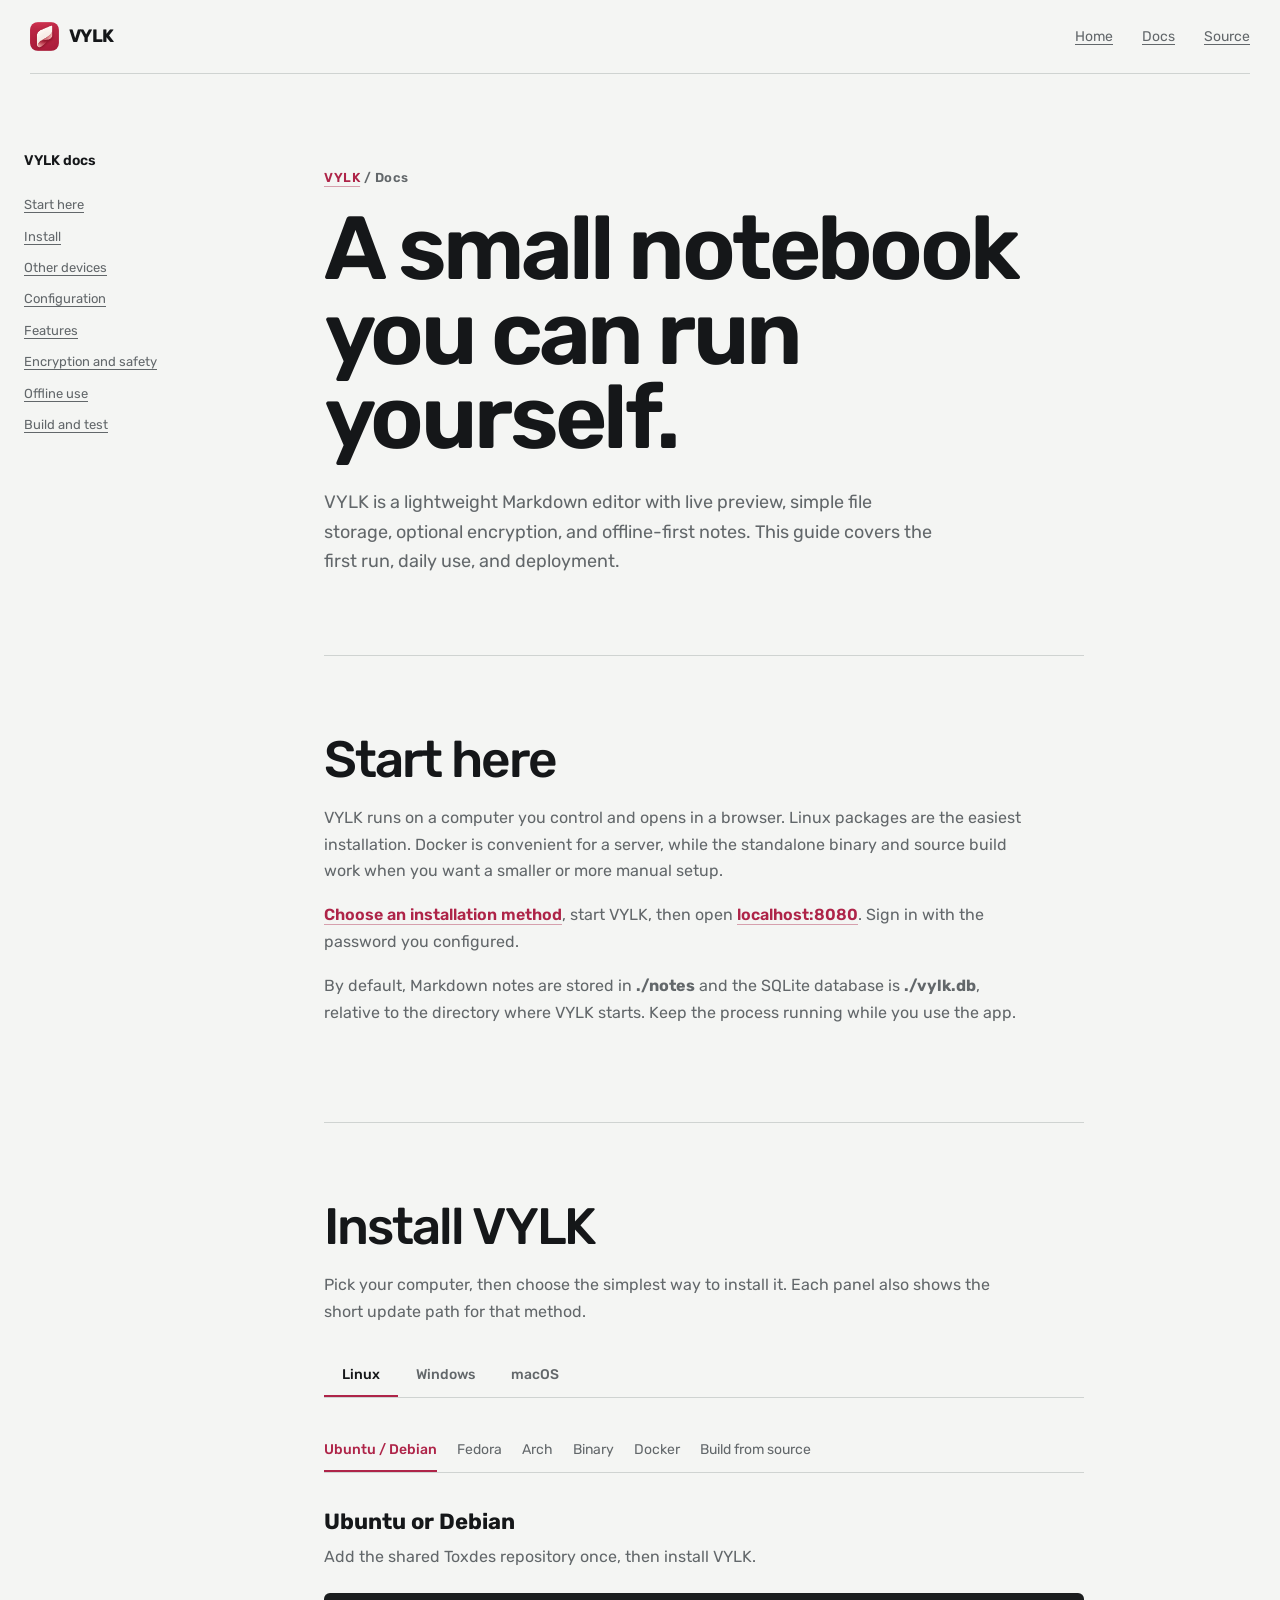
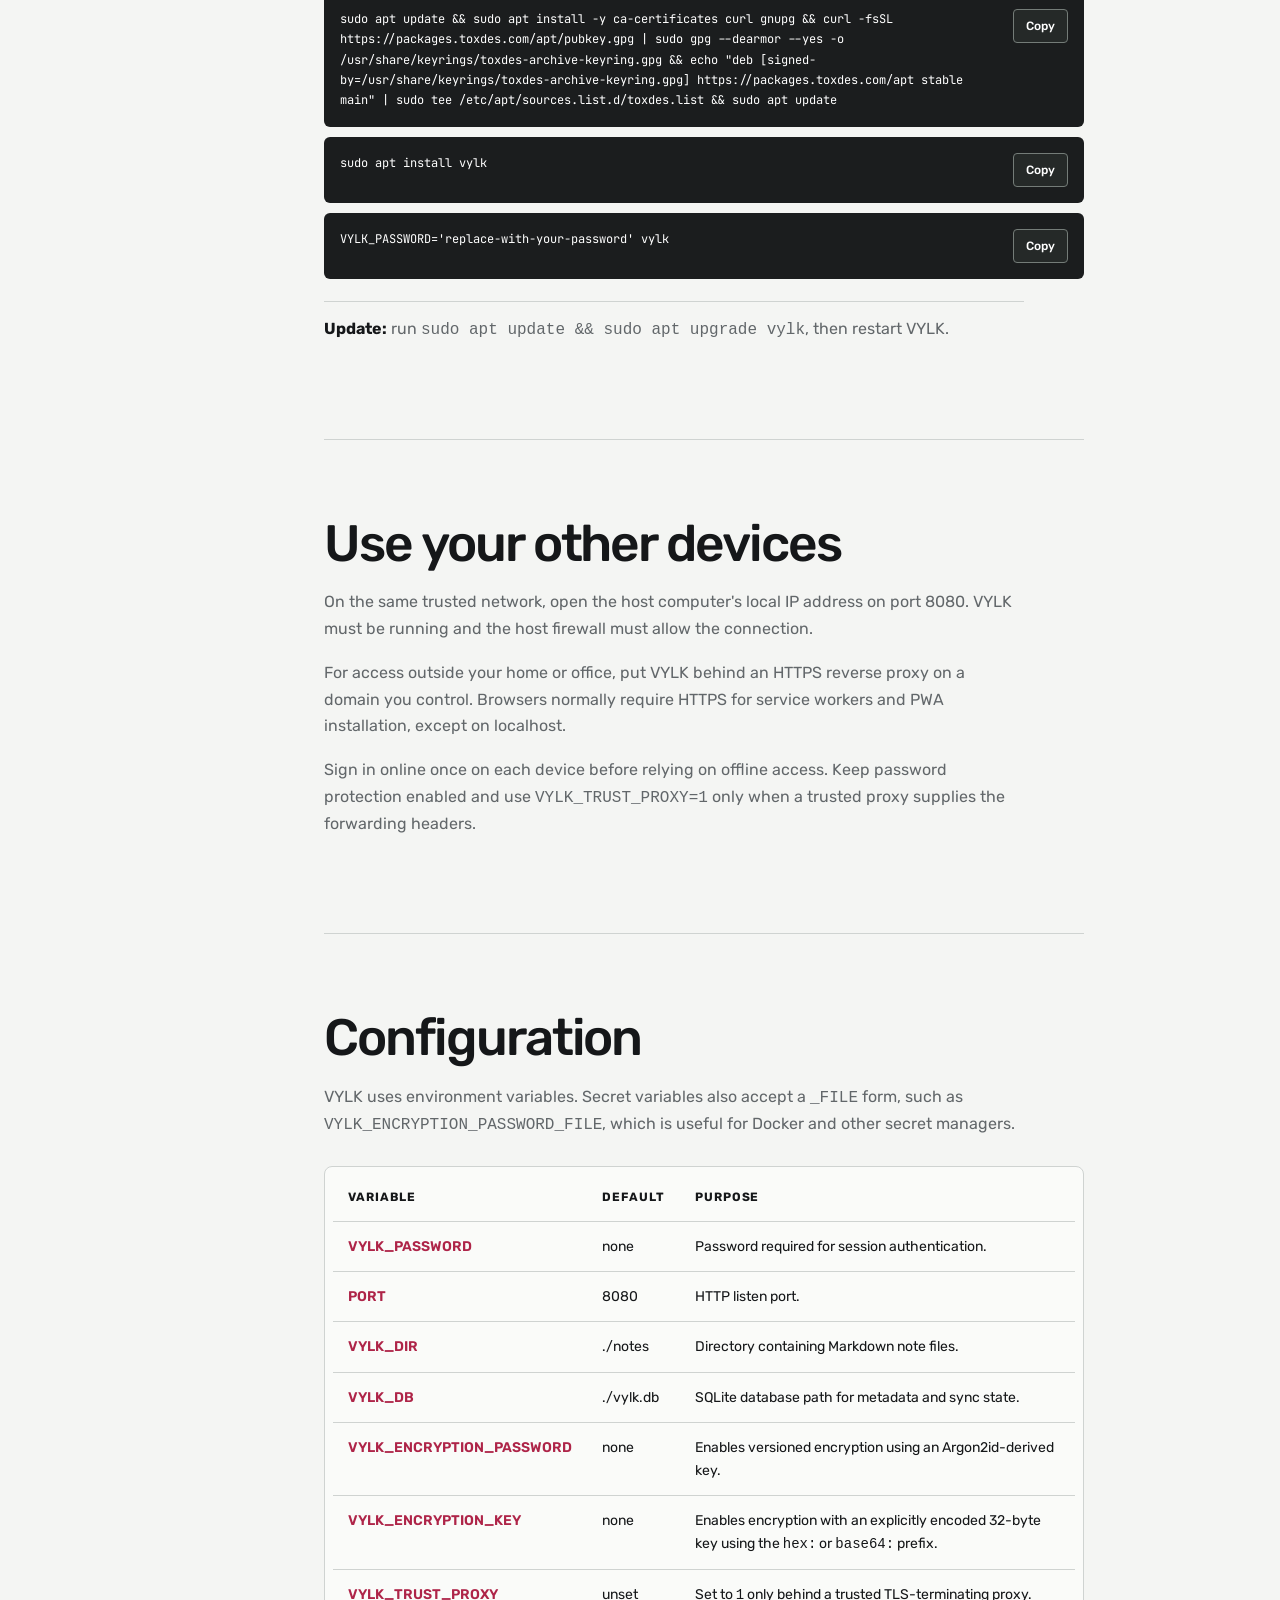
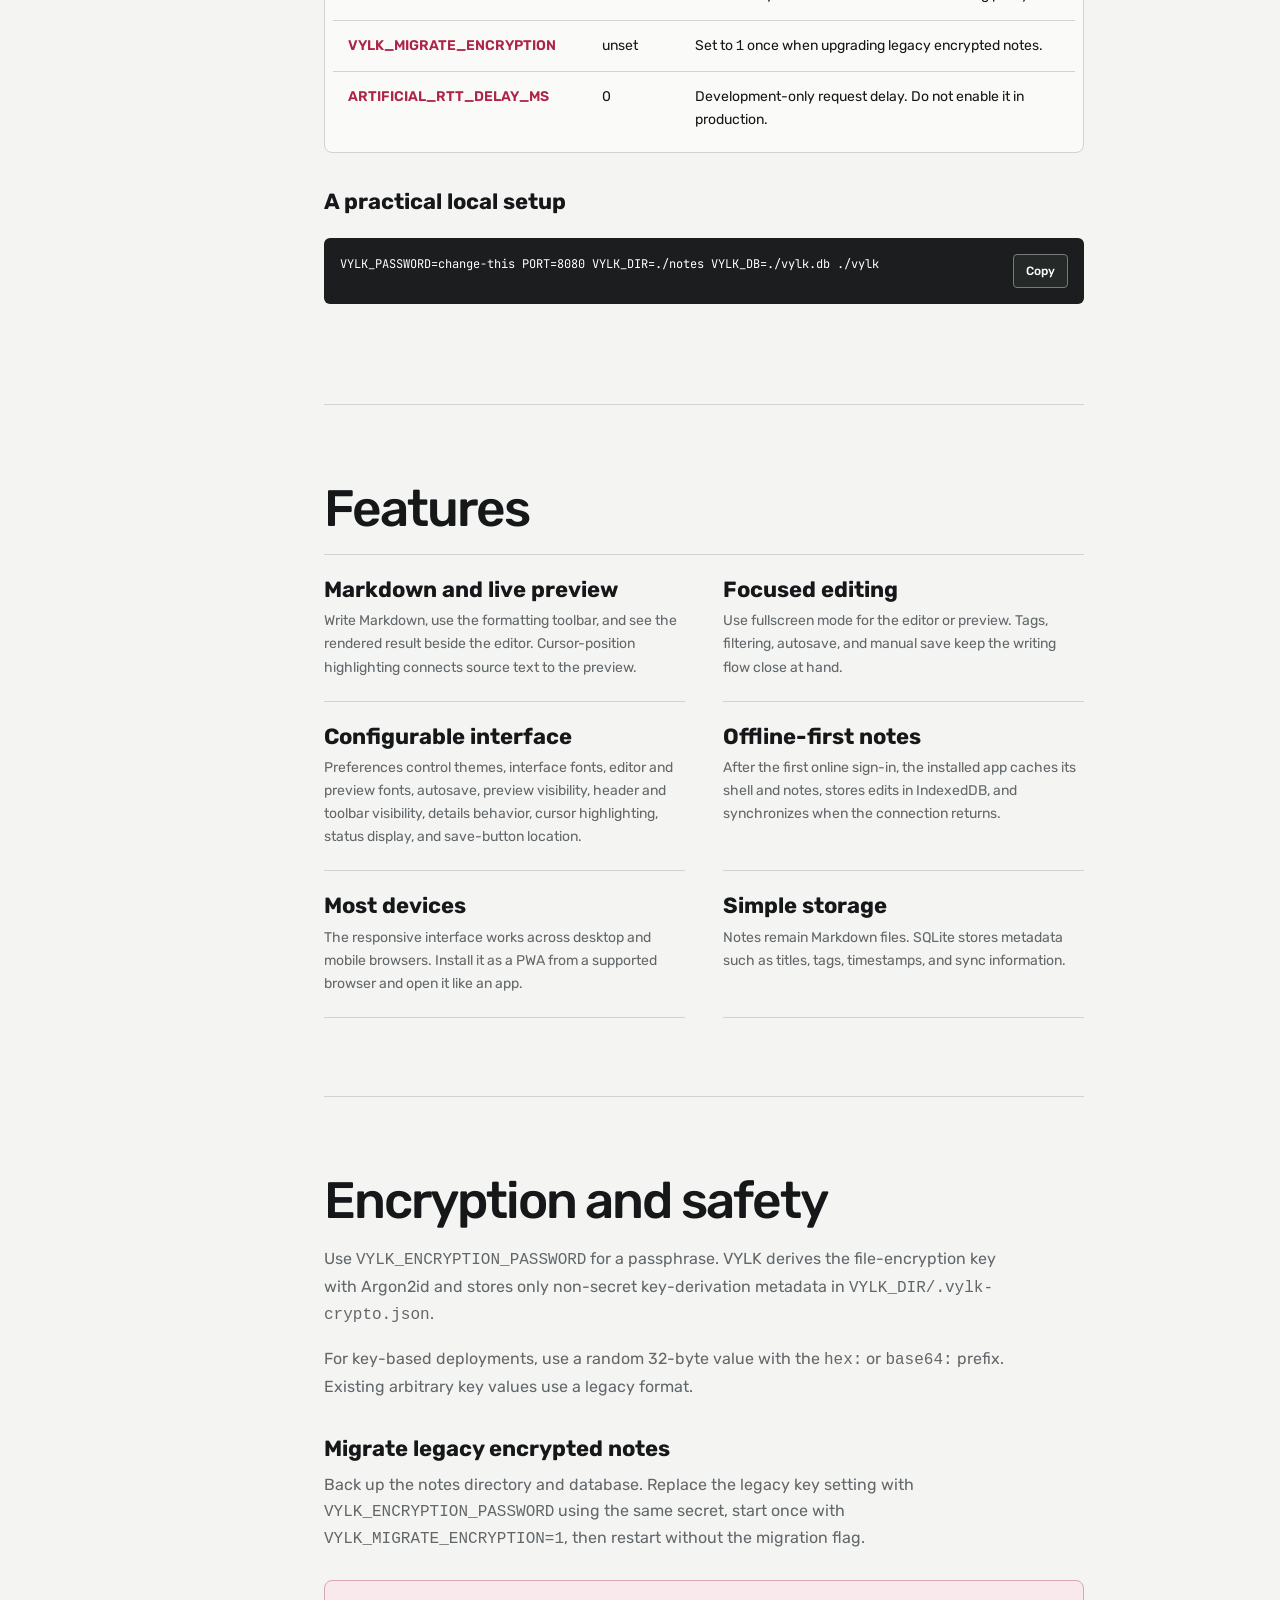
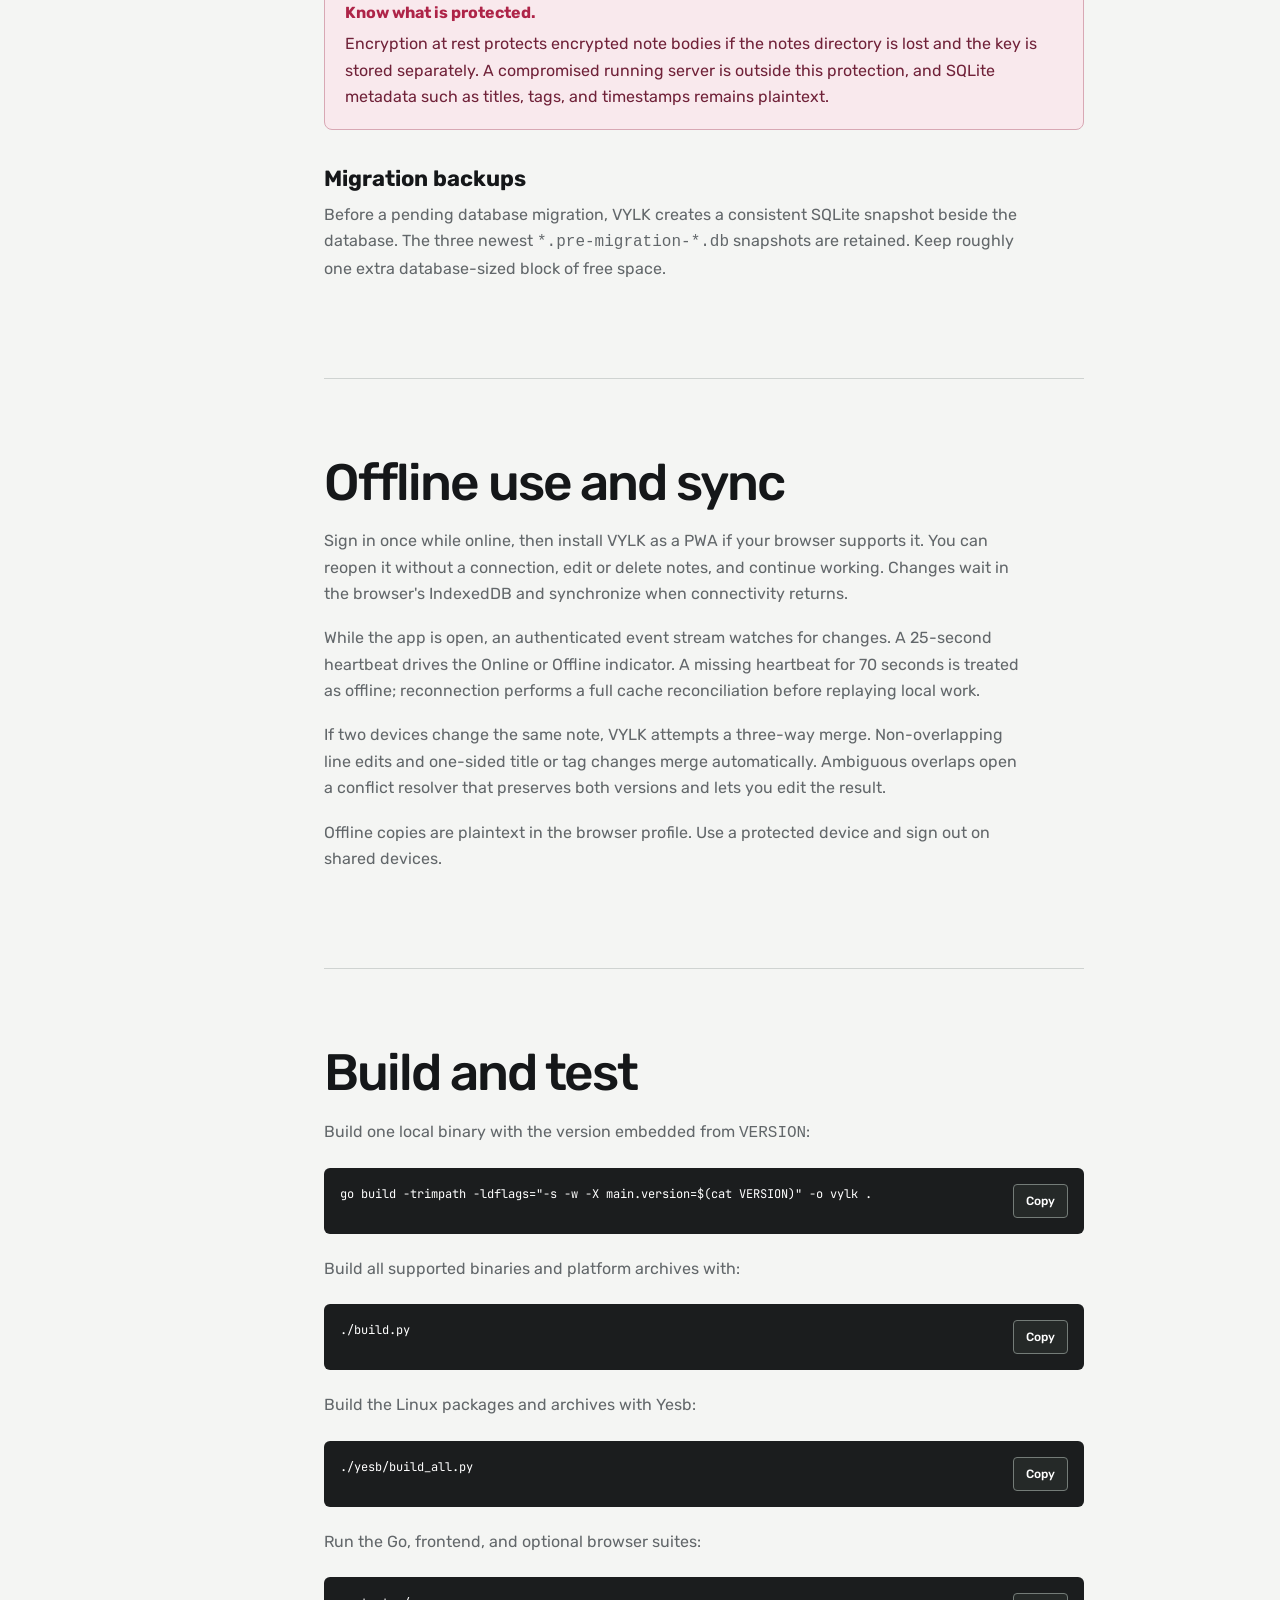
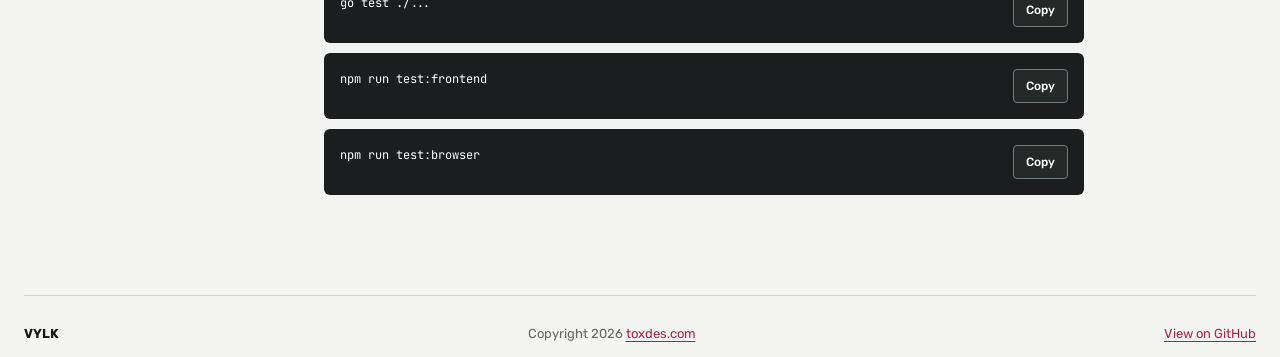
==== docs/index.html @ c50c4548 "feat: add VYLK lander site" ====
<!doctype html>
<html lang="en">
<head>
  <meta charset="utf-8">
  <meta name="viewport" content="width=device-width, initial-scale=1">
  <meta name="description" content="VYLK documentation for installing, configuring, protecting, and using a self-hosted Markdown notes app.">
  <meta name="robots" content="index,follow">
  <meta name="theme-color" content="#f4f5f3">
  <meta property="og:type" content="article">
  <meta property="og:title" content="VYLK docs - Install and configure VYLK">
  <meta property="og:description" content="Install, configure, and run VYLK, a lightweight self-hosted Markdown editor with offline-first notes.">
  <meta name="twitter:card" content="summary">
  <meta name="twitter:title" content="VYLK docs - Install and configure VYLK">
  <meta name="twitter:description" content="Install, configure, and run VYLK, a lightweight self-hosted Markdown editor with offline-first notes.">
  <title>VYLK docs - Install and configure VYLK</title>
  <link rel="icon" type="image/png" sizes="96x96" href="../assets/favicon.png">
  <link rel="preconnect" href="https://fonts.googleapis.com">
  <link rel="preconnect" href="https://fonts.gstatic.com" crossorigin>
  <link href="https://fonts.googleapis.com/css2?family=Rubik:wght@400;500;600;700&family=JetBrains+Mono:wght@400;500;600;700&display=swap" rel="stylesheet">
  <link rel="stylesheet" href="style.css">
  <link rel="stylesheet" href="setup.css">
</head>
<body>
  <header class="docs-nav">
    <a class="brand" href="../index.html"><img src="../assets/vylk-logo.webp" alt="" width="29" height="29"><span>VYLK</span></a>
      <nav aria-label="Documentation navigation"><a href="../index.html">Home</a><a class="active" aria-current="page" href="#top">Docs</a><a href="https://github.com/toxdes/vylk">Source</a></nav>
  </header>

  <div class="docs-shell" id="top">
    <aside class="toc" aria-label="Documentation sections">
      <p>VYLK docs</p>
      <a href="#start">Start here</a><a href="#install">Install</a><a href="#remote">Other devices</a><a href="#config">Configuration</a><a href="#features">Features</a><a href="#security">Encryption and safety</a><a href="#offline">Offline use</a><a href="#build">Build and test</a>
    </aside>

    <main class="docs-main">
      <section class="docs-hero">
        <p class="path" aria-label="Breadcrumb"><a href="../index.html">VYLK</a><span aria-hidden="true"> / </span><span>Docs</span></p>
        <h1>A small notebook<br>you can run yourself.</h1>
        <p>VYLK is a lightweight Markdown editor with live preview, simple file storage, optional encryption, and offline-first notes. This guide covers the first run, daily use, and deployment.</p>
      </section>

      <section id="start">
        <h2>Start here</h2>
        <p>VYLK runs on a computer you control and opens in a browser. Linux packages are the easiest installation. Docker is convenient for a server, while the standalone binary and source build work when you want a smaller or more manual setup.</p>
        <p><a href="../index.html#install">Choose an installation method</a>, start VYLK, then open <a href="http://localhost:8080">localhost:8080</a>. Sign in with the password you configured.</p>
        <p>By default, Markdown notes are stored in <b>./notes</b> and the SQLite database is <b>./vylk.db</b>, relative to the directory where VYLK starts. Keep the process running while you use the app.</p>
      </section>

      <section id="install">
        <h2>Install VYLK</h2>
        <p>Pick your computer, then choose the simplest way to install it. Each panel also shows the short update path for that method.</p>
        <div class="os-tabs docs-os-tabs" role="tablist" aria-label="Your operating system">
          <button type="button" class="active" data-os-tab="linux" role="tab" aria-selected="true">Linux</button>
          <button type="button" data-os-tab="windows" role="tab" aria-selected="false">Windows</button>
          <button type="button" data-os-tab="macos" role="tab" aria-selected="false">macOS</button>
        </div>
        <div class="os-panel active" data-os-panel="linux">
          <div class="method-tabs" role="tablist" aria-label="Linux installation method">
            <button type="button" class="active" data-linux-tab="ubuntu" role="tab" aria-selected="true">Ubuntu / Debian</button>
            <button type="button" data-linux-tab="fedora" role="tab" aria-selected="false">Fedora</button>
            <button type="button" data-linux-tab="arch" role="tab" aria-selected="false">Arch</button>
            <button type="button" data-linux-tab="binary" role="tab" aria-selected="false">Binary</button>
            <button type="button" data-linux-tab="linux-docker" role="tab" aria-selected="false">Docker</button>
            <button type="button" data-linux-tab="source" role="tab" aria-selected="false">Build from source</button>
          </div>
          <div class="linux-panel active" data-linux-panel="ubuntu">
            <h3>Ubuntu or Debian</h3><p>Add the shared Toxdes repository once, then install VYLK.</p>
            <div class="command-list"><div class="command-row"><code>sudo apt update &amp;&amp; sudo apt install -y ca-certificates curl gnupg &amp;&amp; curl -fsSL https://packages.toxdes.com/apt/pubkey.gpg | sudo gpg --dearmor --yes -o /usr/share/keyrings/toxdes-archive-keyring.gpg &amp;&amp; echo "deb [signed-by=/usr/share/keyrings/toxdes-archive-keyring.gpg] https://packages.toxdes.com/apt stable main" | sudo tee /etc/apt/sources.list.d/toxdes.list &amp;&amp; sudo apt update</code><button type="button" class="copy-button" aria-label="Copy repository setup command">Copy</button></div><div class="command-row"><code>sudo apt install vylk</code><button type="button" class="copy-button" aria-label="Copy install command">Copy</button></div><div class="command-row"><code>VYLK_PASSWORD='replace-with-your-password' vylk</code><button type="button" class="copy-button" aria-label="Copy start command">Copy</button></div></div>
            <p class="update-note"><b>Update:</b> run <code>sudo apt update &amp;&amp; sudo apt upgrade vylk</code>, then restart VYLK.</p>
          </div>
          <div class="linux-panel" data-linux-panel="fedora">
            <h3>Fedora</h3><p>Add the shared Toxdes repository once, then install VYLK.</p>
            <div class="command-list"><div class="command-row"><code>printf '%s\n' '[toxdes]' 'name=Toxdes' 'baseurl=https://packages.toxdes.com/rpm' 'enabled=1' 'gpgcheck=1' 'repo_gpgcheck=1' 'gpgkey=https://packages.toxdes.com/rpm/pubkey.gpg' | sudo tee /etc/yum.repos.d/toxdes.repo</code><button type="button" class="copy-button" aria-label="Copy Fedora repository command">Copy</button></div><div class="command-row"><code>sudo dnf install vylk</code><button type="button" class="copy-button" aria-label="Copy Fedora install command">Copy</button></div><div class="command-row"><code>VYLK_PASSWORD='replace-with-your-password' vylk</code><button type="button" class="copy-button" aria-label="Copy start command">Copy</button></div></div>
            <p class="update-note"><b>Update:</b> run <code>sudo dnf upgrade vylk</code>, then restart VYLK.</p>
          </div>
          <div class="linux-panel" data-linux-panel="arch">
            <h3>Arch Linux</h3><p>VYLK is available in the AUR.</p><div class="command-list"><div class="command-row"><code>yay -S vylk-bin</code><button type="button" class="copy-button" aria-label="Copy AUR install command">Copy</button></div><div class="command-row"><code>VYLK_PASSWORD='replace-with-your-password' vylk</code><button type="button" class="copy-button" aria-label="Copy start command">Copy</button></div></div><p>To build from the current source instead, use <code>yay -S vylk-git</code>.</p>
            <p class="update-note"><b>Update:</b> run <code>yay -Syu vylk-bin</code>, then restart VYLK.</p>
          </div>
          <div class="linux-panel" data-linux-panel="binary">
            <h3>Standalone binary</h3><p>Download the archive for your processor, then put the binary on your <code>PATH</code>.</p><p class="download-links"><a data-release-asset="vylk_{version}_amd64.tar.gz" data-release-label="Download v{version} - AMD64" href="https://packages.toxdes.com/releases/vylk___VYLK_VERSION___amd64.tar.gz">Download v__VYLK_VERSION__ - AMD64</a><a data-release-asset="vylk_{version}_arm64.tar.gz" data-release-label="Download v{version} - ARM64" href="https://packages.toxdes.com/releases/vylk___VYLK_VERSION___arm64.tar.gz">Download v__VYLK_VERSION__ - ARM64</a></p><div class="command-list"><div class="command-row"><code>curl -fsSL https://packages.toxdes.com/releases/vylk___VYLK_VERSION___amd64.tar.gz | sudo tar xzC /</code><button type="button" class="copy-button" aria-label="Copy binary install command">Copy</button></div><div class="command-row"><code>VYLK_PASSWORD='replace-with-your-password' vylk</code><button type="button" class="copy-button" aria-label="Copy start command">Copy</button></div></div>
            <p class="update-note"><b>Update:</b> download the newer archive, replace the binary, and restart VYLK. Your notes and database stay where they are.</p>
          </div>
          <div class="linux-panel" data-linux-panel="linux-docker">
            <h3>Docker</h3><p>The image supports Linux AMD64 and ARM64. The named volume keeps your notes and database.</p><div class="command-list"><div class="command-row"><code data-version-template>docker run -d --name vylk -p 127.0.0.1:8080:8080 -e VYLK_PASSWORD='replace-with-your-password' -v vylk-data:/data toxdes/vylk:{version}</code><button type="button" class="copy-button" aria-label="Copy Docker run command">Copy</button></div></div><p>Open <a href="http://localhost:8080">localhost:8080</a> after the container starts.</p>
            <p class="update-note"><b>Update:</b> pull the new image, remove the container, then run the same command again with the volume unchanged.</p>
          </div>
          <div class="linux-panel" data-linux-panel="source">
            <h3>Build from source</h3><p>Requires Git and Go 1.25.1+.</p><div class="command-list"><div class="command-row"><code>git clone https://github.com/toxdes/vylk.git &amp;&amp; cd vylk</code><button type="button" class="copy-button" aria-label="Copy clone command">Copy</button></div><div class="command-row"><code>go build -trimpath -ldflags="-s -w -X main.version=$(cat VERSION)" -o vylk .</code><button type="button" class="copy-button" aria-label="Copy build command">Copy</button></div><div class="command-row"><code>VYLK_PASSWORD='replace-with-your-password' ./vylk</code><button type="button" class="copy-button" aria-label="Copy start command">Copy</button></div></div>
            <p class="update-note"><b>Update:</b> pull the latest source, rebuild the binary, and restart the process.</p>
          </div>
        </div>
        <div class="os-panel" data-os-panel="windows">
          <div class="method-tabs" role="tablist" aria-label="Windows installation method"><button type="button" class="active" data-windows-tab="zip" role="tab" aria-selected="true">Binary</button><button type="button" data-windows-tab="docker" role="tab" aria-selected="false">Docker</button></div>
          <div class="platform-panel active" data-windows-panel="zip"><h3 id="windows">Windows binary</h3><p>Download the ZIP archive, extract it, then open PowerShell in the extracted folder.</p><p><a data-release-asset="vylk-{version}-windows-amd64.zip" data-release-label="Download v{version} - Windows AMD64" href="https://packages.toxdes.com/releases/vylk-__VYLK_VERSION__-windows-amd64.zip">Download v__VYLK_VERSION__ - Windows AMD64</a></p><div class="command-list"><div class="command-row"><code>$env:VYLK_PASSWORD="replace-with-your-password"</code><button type="button" class="copy-button" aria-label="Copy Windows password command">Copy</button></div><div class="command-row"><code>.\vylk.exe</code><button type="button" class="copy-button" aria-label="Copy Windows start command">Copy</button></div></div><p class="update-note"><b>Update:</b> download the newer ZIP, replace the executable in the same folder, and start it again. Keep the <code>notes</code> folder and <code>vylk.db</code> file.</p></div>
          <div class="platform-panel" data-windows-panel="docker"><h3>Docker</h3><p>Use the Docker image. Your notes stay in a named volume.</p><div class="command-list"><div class="command-row"><code data-version-template>docker run -d --name vylk -p 127.0.0.1:8080:8080 -e VYLK_PASSWORD='replace-with-your-password' -v vylk-data:/data toxdes/vylk:{version}</code><button type="button" class="copy-button" aria-label="Copy Docker run command">Copy</button></div></div><p class="update-note"><b>Update:</b> pull the new image, remove the container, and run the same command again with <code>vylk-data</code> unchanged.</p></div>
        </div>
        <div class="os-panel" data-os-panel="macos">
          <div class="method-tabs" role="tablist" aria-label="macOS installation method"><button type="button" class="active" data-macos-tab="homebrew" role="tab" aria-selected="true">Homebrew</button><button type="button" data-macos-tab="docker" role="tab" aria-selected="false">Docker</button><button type="button" data-macos-tab="zip" role="tab" aria-selected="false">Binary</button><button type="button" data-macos-tab="source" role="tab" aria-selected="false">Build from source</button></div>
          <div class="platform-panel active" data-macos-panel="homebrew"><h3 id="macos">Homebrew</h3><p>After the Toxdes tap is published:</p><div class="command-list"><div class="command-row"><code>brew install toxdes/tap/vylk</code><button type="button" class="copy-button" aria-label="Copy Homebrew install command">Copy</button></div></div><p class="update-note"><b>Update:</b> run <code>brew update &amp;&amp; brew upgrade vylk</code>.</p></div>
          <div class="platform-panel" data-macos-panel="zip"><h3>macOS binary</h3><p>Download the ZIP archive for your Mac, extract it, then start VYLK from Terminal.</p><p class="download-links"><a data-release-asset="vylk-{version}-macos-amd64.zip" data-release-label="Download v{version} - Intel" href="https://packages.toxdes.com/releases/vylk-__VYLK_VERSION__-macos-amd64.zip">Download v__VYLK_VERSION__ - Intel</a><a data-release-asset="vylk-{version}-macos-arm64.zip" data-release-label="Download v{version} - Apple Silicon" href="https://packages.toxdes.com/releases/vylk-__VYLK_VERSION__-macos-arm64.zip">Download v__VYLK_VERSION__ - Apple Silicon</a></p><div class="command-list"><div class="command-row"><code>VYLK_PASSWORD='replace-with-your-password' ./vylk</code><button type="button" class="copy-button" aria-label="Copy macOS start command">Copy</button></div></div><p class="update-note"><b>Update:</b> download the newer ZIP, replace the binary, and restart VYLK. Keep your notes folder and database.</p></div>
          <div class="platform-panel" data-macos-panel="docker"><h3>Docker</h3><p>Use the Docker image. Your notes stay in a named volume.</p><div class="command-list"><div class="command-row"><code data-version-template>docker run -d --name vylk -p 127.0.0.1:8080:8080 -e VYLK_PASSWORD='replace-with-your-password' -v vylk-data:/data toxdes/vylk:{version}</code><button type="button" class="copy-button" aria-label="Copy Docker run command">Copy</button></div></div><p class="update-note"><b>Update:</b> pull the new image, remove the container, and run the same command again with <code>vylk-data</code> unchanged.</p></div>
          <div class="platform-panel" data-macos-panel="source"><h3>Build from source</h3><p>Install Go, then build VYLK from the public source repository.</p><div class="command-list"><div class="command-row"><code>git clone https://github.com/toxdes/vylk.git &amp;&amp; cd vylk</code><button type="button" class="copy-button" aria-label="Copy clone command">Copy</button></div><div class="command-row"><code>go build -trimpath -ldflags="-s -w -X main.version=$(cat VERSION)" -o vylk .</code><button type="button" class="copy-button" aria-label="Copy build command">Copy</button></div><div class="command-row"><code>VYLK_PASSWORD='replace-with-your-password' ./vylk</code><button type="button" class="copy-button" aria-label="Copy start command">Copy</button></div></div><p class="update-note"><b>Update:</b> pull the latest source, rebuild the binary, and restart it.</p></div>
        </div>
      </section>

      <section id="remote">
        <h2>Use your other devices</h2>
        <p>On the same trusted network, open the host computer's local IP address on port 8080. VYLK must be running and the host firewall must allow the connection.</p>
        <p>For access outside your home or office, put VYLK behind an HTTPS reverse proxy on a domain you control. Browsers normally require HTTPS for service workers and PWA installation, except on localhost.</p>
        <p>Sign in online once on each device before relying on offline access. Keep password protection enabled and use <code>VYLK_TRUST_PROXY=1</code> only when a trusted proxy supplies the forwarding headers.</p>
      </section>

      <section id="config">
        <h2>Configuration</h2>
        <p>VYLK uses environment variables. Secret variables also accept a <code>_FILE</code> form, such as <code>VYLK_ENCRYPTION_PASSWORD_FILE</code>, which is useful for Docker and other secret managers.</p>
        <div class="table-wrap"><table><caption class="visually-hidden">VYLK configuration variables</caption><thead><tr><th scope="col">Variable</th><th scope="col">Default</th><th scope="col">Purpose</th></tr></thead><tbody>
          <tr><td>VYLK_PASSWORD</td><td>none</td><td>Password required for session authentication.</td></tr>
          <tr><td>PORT</td><td>8080</td><td>HTTP listen port.</td></tr>
          <tr><td>VYLK_DIR</td><td>./notes</td><td>Directory containing Markdown note files.</td></tr>
          <tr><td>VYLK_DB</td><td>./vylk.db</td><td>SQLite database path for metadata and sync state.</td></tr>
          <tr><td>VYLK_ENCRYPTION_PASSWORD</td><td>none</td><td>Enables versioned encryption using an Argon2id-derived key.</td></tr>
          <tr><td>VYLK_ENCRYPTION_KEY</td><td>none</td><td>Enables encryption with an explicitly encoded 32-byte key using the <code>hex:</code> or <code>base64:</code> prefix.</td></tr>
          <tr><td>VYLK_TRUST_PROXY</td><td>unset</td><td>Set to <code>1</code> only behind a trusted TLS-terminating proxy.</td></tr>
          <tr><td>VYLK_MIGRATE_ENCRYPTION</td><td>unset</td><td>Set to <code>1</code> once when upgrading legacy encrypted notes.</td></tr>
          <tr><td>ARTIFICIAL_RTT_DELAY_MS</td><td>0</td><td>Development-only request delay. Do not enable it in production.</td></tr>
        </tbody></table></div>
        <h3>A practical local setup</h3>
        <div class="command-list"><div class="command-row"><code>VYLK_PASSWORD=change-this PORT=8080 VYLK_DIR=./notes VYLK_DB=./vylk.db ./vylk</code><button type="button" class="copy-button" aria-label="Copy local configuration command">Copy</button></div></div>
      </section>

      <section id="features">
        <h2>Features</h2>
        <div class="feature-list">
          <div><h3>Markdown and live preview</h3><p>Write Markdown, use the formatting toolbar, and see the rendered result beside the editor. Cursor-position highlighting connects source text to the preview.</p></div>
          <div><h3>Focused editing</h3><p>Use fullscreen mode for the editor or preview. Tags, filtering, autosave, and manual save keep the writing flow close at hand.</p></div>
          <div><h3>Configurable interface</h3><p>Preferences control themes, interface fonts, editor and preview fonts, autosave, preview visibility, header and toolbar visibility, details behavior, cursor highlighting, status display, and save-button location.</p></div>
          <div><h3>Offline-first notes</h3><p>After the first online sign-in, the installed app caches its shell and notes, stores edits in IndexedDB, and synchronizes when the connection returns.</p></div>
          <div><h3>Most devices</h3><p>The responsive interface works across desktop and mobile browsers. Install it as a PWA from a supported browser and open it like an app.</p></div>
          <div><h3>Simple storage</h3><p>Notes remain Markdown files. SQLite stores metadata such as titles, tags, timestamps, and sync information.</p></div>
        </div>
      </section>

      <section id="security">
        <h2>Encryption and safety</h2>
        <p>Use <code>VYLK_ENCRYPTION_PASSWORD</code> for a passphrase. VYLK derives the file-encryption key with Argon2id and stores only non-secret key-derivation metadata in <code>VYLK_DIR/.vylk-crypto.json</code>.</p>
        <p>For key-based deployments, use a random 32-byte value with the <code>hex:</code> or <code>base64:</code> prefix. Existing arbitrary key values use a legacy format.</p>
        <h3>Migrate legacy encrypted notes</h3>
        <p>Back up the notes directory and database. Replace the legacy key setting with <code>VYLK_ENCRYPTION_PASSWORD</code> using the same secret, start once with <code>VYLK_MIGRATE_ENCRYPTION=1</code>, then restart without the migration flag.</p>
        <div class="callout"><strong>Know what is protected.</strong><p>Encryption at rest protects encrypted note bodies if the notes directory is lost and the key is stored separately. A compromised running server is outside this protection, and SQLite metadata such as titles, tags, and timestamps remains plaintext.</p></div>
        <h3>Migration backups</h3>
        <p>Before a pending database migration, VYLK creates a consistent SQLite snapshot beside the database. The three newest <code>*.pre-migration-*.db</code> snapshots are retained. Keep roughly one extra database-sized block of free space.</p>
      </section>

      <section id="offline">
        <h2>Offline use and sync</h2>
        <p>Sign in once while online, then install VYLK as a PWA if your browser supports it. You can reopen it without a connection, edit or delete notes, and continue working. Changes wait in the browser's IndexedDB and synchronize when connectivity returns.</p>
        <p>While the app is open, an authenticated event stream watches for changes. A 25-second heartbeat drives the Online or Offline indicator. A missing heartbeat for 70 seconds is treated as offline; reconnection performs a full cache reconciliation before replaying local work.</p>
        <p>If two devices change the same note, VYLK attempts a three-way merge. Non-overlapping line edits and one-sided title or tag changes merge automatically. Ambiguous overlaps open a conflict resolver that preserves both versions and lets you edit the result.</p>
        <p>Offline copies are plaintext in the browser profile. Use a protected device and sign out on shared devices.</p>
      </section>

      <section id="build">
        <h2>Build and test</h2>
        <p>Build one local binary with the version embedded from <code>VERSION</code>:</p>
        <div class="command-list"><div class="command-row"><code>go build -trimpath -ldflags="-s -w -X main.version=$(cat VERSION)" -o vylk .</code><button type="button" class="copy-button" aria-label="Copy Go build command">Copy</button></div></div>
        <p>Build all supported binaries and platform archives with:</p>
        <div class="command-list"><div class="command-row"><code>./build.py</code><button type="button" class="copy-button" aria-label="Copy build script command">Copy</button></div></div>
        <p>Build the Linux packages and archives with Yesb:</p>
        <div class="command-list"><div class="command-row"><code>./yesb/build_all.py</code><button type="button" class="copy-button" aria-label="Copy Yesb build command">Copy</button></div></div>
        <p>Run the Go, frontend, and optional browser suites:</p>
        <div class="command-list"><div class="command-row"><code>go test ./...</code><button type="button" class="copy-button" aria-label="Copy Go test command">Copy</button></div><div class="command-row"><code>npm run test:frontend</code><button type="button" class="copy-button" aria-label="Copy frontend test command">Copy</button></div><div class="command-row"><code>npm run test:browser</code><button type="button" class="copy-button" aria-label="Copy browser test command">Copy</button></div></div>
      </section>

    </main>
  </div>

  <footer class="docs-footer"><span>VYLK</span><span>Copyright 2026 <a href="https://toxdes.com" target="_blank" rel="noopener noreferrer">toxdes.com</a></span><a href="https://github.com/toxdes/vylk">View on GitHub</a></footer>
  <script src="../version.js"></script>
  <script src="../script.js"></script>
</body>
</html>
---- docs/style.css ----
:root{--paper:#f4f5f3;--ink:#151719;--muted:#62676a;--line:#cfd3d1;--red:#ae2448;--red-dark:#871d39;--stage:#dce2df;--code:#1b1d1e;--shadow:0 18px 24px rgba(24,33,31,.12)}
*{box-sizing:border-box}html{scroll-behavior:smooth}body{margin:0;background:var(--paper);color:var(--ink);font:16px/1.65 Rubik,Arial,sans-serif}a{color:inherit;text-decoration:none}a:hover{color:var(--red)}img{display:block;max-width:100%}.docs-nav{height:74px;width:min(1240px,calc(100% - 48px));margin:auto;display:flex;align-items:center;justify-content:space-between;border-bottom:1px solid var(--line)}.brand{display:flex;align-items:center;gap:10px;font-size:18px;font-weight:700;letter-spacing:-.04em}.brand img{width:29px;height:29px;border-radius:8px}.docs-nav nav{display:flex;align-items:center;gap:28px;font-size:14px;color:var(--muted)}.docs-nav nav .active{color:var(--red);font-weight:600}.nav-button{display:inline-flex;align-items:center;justify-content:center;min-height:40px;padding:0 16px;background:var(--red);border:1px solid rgba(174,36,72,.25);border-radius:8px;color:#fff;font-size:13px;font-weight:600;box-shadow:0 8px 18px rgba(0,0,0,.16);transition:transform .2s ease,background .2s ease}.nav-button:hover{color:#fff;background:var(--red-dark);transform:translateY(-2px)}.docs-shell{width:min(1240px,calc(100% - 48px));margin:auto;display:grid;grid-template-columns:190px minmax(0,760px);gap:110px}.toc{position:sticky;top:24px;align-self:start;padding-top:75px;font-size:13px;color:var(--muted)}.toc p{margin:0 0 17px;color:var(--ink);font-size:14px;font-weight:600}.toc a{display:block;padding:5px 0}.docs-main{min-width:0}.docs-main section{padding:78px 0;border-bottom:1px solid var(--line);scroll-margin-top:30px}.docs-main section:last-child{border-bottom:0}.docs-hero{padding-top:93px!important}.path{color:var(--red);font-size:13px;font-weight:600;letter-spacing:.04em;margin:0 0 22px}.docs-main h1{font-size:clamp(3.4rem,7vw,6.1rem);line-height:.94;letter-spacing:-.04em;font-weight:600;margin:0 0 29px}.docs-main h2{font-size:clamp(2.3rem,4vw,4rem);line-height:1;letter-spacing:-.04em;font-weight:500;margin:0 0 20px}.docs-main h3{font-size:19px;line-height:1.2;margin:36px 0 9px}.docs-main p{max-width:70ch;color:var(--muted);margin:0 0 18px}.docs-hero>p:not(.path){font-size:18px;max-width:56ch;margin-bottom:50px}.docs-hero>img{width:100%;border:1px solid #bcc4c0;border-radius:8px;box-shadow:var(--shadow)}.docs-main pre{white-space:pre-wrap;overflow:auto;background:var(--code);color:#fff;padding:18px;border:1px solid #383f3d;border-radius:7px;font:13px/1.7 "JetBrains Mono",monospace;margin:24px 0 21px}.table-wrap{overflow:auto;border:1px solid var(--line);border-radius:8px;margin:28px 0 34px;padding:8px;background:#fafbf9}.table-wrap table{width:100%;border-collapse:collapse;min-width:650px;text-align:left;font-size:14px}.table-wrap th,.table-wrap td{padding:13px 15px;border-bottom:1px solid var(--line);vertical-align:top}.table-wrap th{color:var(--ink);font-size:12px;text-transform:uppercase;letter-spacing:.08em}.table-wrap td:first-child{color:var(--red);font-weight:600}.table-wrap tr:last-child td{border-bottom:0}.feature-list{display:grid;grid-template-columns:1fr 1fr;gap:0 38px;border-top:1px solid var(--line)}.feature-list div{padding:22px 0;border-bottom:1px solid var(--line)}.feature-list h3{font-size:17px;margin:0 0 6px}.feature-list p{font-size:14px;margin:0}.callout{border:1px solid #d8a8b4;border-radius:8px;background:#f9e9ed;padding:19px 20px;margin:27px 0}.callout strong{color:var(--red)}.callout p{color:#702239;margin:5px 0 0}.docs-main section a{color:var(--red);font-weight:600;text-decoration:underline;text-decoration-color:#d6a0ad;text-underline-offset:4px}.docs-footer{width:min(1240px,calc(100% - 48px));margin:auto;border-top:1px solid var(--line);padding:27px 0;display:flex;justify-content:space-between;color:var(--muted);font-size:13px}.docs-footer span:first-child{color:var(--ink);font-weight:700}.docs-footer a{color:var(--red)}
@media(max-width:900px){.docs-shell{grid-template-columns:1fr;gap:0}.toc{position:static;display:flex;flex-wrap:wrap;gap:4px 20px;padding-top:25px;border-bottom:1px solid var(--line);padding-bottom:19px}.toc p{width:100%;margin-bottom:0}.toc a{padding:0}.docs-hero{padding-top:67px!important}}
@media(max-width:560px){.docs-nav{width:calc(100% - 32px)}.docs-nav nav{gap:15px}.docs-nav nav a:first-child{display:none}.docs-nav nav a:nth-child(3){display:none}.docs-shell,.docs-footer{width:calc(100% - 32px)}.docs-main section{padding-block:60px}.docs-main h1{font-size:clamp(3rem,14vw,5rem)}.docs-hero>p:not(.path){font-size:16px}.feature-list{grid-template-columns:1fr}.docs-main pre{font-size:12px;padding:14px}.docs-footer{flex-wrap:wrap;gap:10px}.docs-footer span:nth-child(2){order:3;width:100%}}

/* Keep text links visibly discoverable without turning action controls into text links. */
a{ text-decoration:underline; text-decoration-thickness:1px; text-underline-offset:3px }
.brand,.nav-button{ text-decoration:none }
.visually-hidden{ position:absolute; width:1px; height:1px; padding:0; margin:-1px; overflow:hidden; clip:rect(0,0,0,0); white-space:nowrap; border:0 }
.nav-actions{display:flex;align-items:center;gap:10px}.nav-actions .nav-button,.nav-actions .secondary{min-height:44px;padding:0 15px;border-radius:6px;font-size:12px}.nav-actions .secondary{display:inline-flex;align-items:center;justify-content:center;border:1px solid var(--red);background:transparent;color:var(--red);font-weight:600}.nav-actions .secondary:hover{background:var(--red);border-color:var(--red);color:#fff}.nav-actions a span{position:relative;display:inline-block;width:18px;height:16px;margin-left:7px;font-size:0;line-height:16px;vertical-align:middle;overflow:hidden}.nav-actions a span:before,.nav-actions a span:after{position:absolute;inset:0;font-size:15px;line-height:1;transition:opacity .2s ease,transform .2s ease}.nav-actions a span:before{content:">";opacity:1;transform:translateX(0)}.nav-actions a span:after{content:"->";opacity:0;transform:translateX(-6px)}.nav-actions a:hover span:before{opacity:0;transform:translateX(6px)}.nav-actions a:hover span:after{opacity:1;transform:translateX(0)}
.docs-nav{width:min(1220px,calc(100% - 48px));height:74px}.docs-nav nav{gap:29px;font-size:14px;color:var(--muted)}.docs-nav nav a{font-weight:400}.docs-nav nav .active{color:var(--muted);font-weight:400}.docs-nav nav a:hover{color:var(--red)}
.path a{text-decoration:underline;text-underline-offset:4px}.path a:hover{color:var(--red)}
.docs-hero>p:not(.path){margin-bottom:0}
@media(max-width:560px){.docs-nav nav{display:none}.nav-actions{gap:6px}.nav-actions .nav-button,.nav-actions .secondary{padding:0 10px;font-size:11px}.nav-actions a span{margin-left:4px}}
@media(prefers-reduced-motion:reduce){.nav-actions a span:before,.nav-actions a span:after{transition:none}}
.cta-arrow{display:inline-block;width:5px;height:8px;margin-left:8px;overflow:visible;vertical-align:middle}.cta-arrow .shaft{transform:translateX(-8px);transition:transform .22s ease-out}.nav-actions a:hover .cta-arrow .shaft{transform:translateX(0)}
@media(prefers-reduced-motion:reduce){.cta-arrow .shaft{transition:none;transform:translateX(0)}}
.cta-arrow{width:12px;height:8px;flex:0 0 12px;overflow:hidden;vertical-align:-1px}
.cta-arrow .shaft{transform:translateX(-10px);transition:transform .32s cubic-bezier(.22,.61,.36,1);will-change:transform}
.cta-arrow path{transform:translateX(0);transform-box:fill-box;transform-origin:center;transition:transform .32s cubic-bezier(.22,.61,.36,1);will-change:transform}
.nav-actions a:hover .cta-arrow .shaft{transform:translateX(0)}
.nav-actions a:hover .cta-arrow path{transform:translateX(2px)}
.nav-button,.secondary{box-shadow:none!important}
.nav-actions .nav-button,.nav-actions .secondary{position:relative;min-width:72px;padding:0 27px 0 15px;justify-content:center}
.nav-actions .cta-arrow{position:absolute;right:12px;margin-left:0}
.cta-arrow{width:9px;height:8px;flex:0 0 9px;margin-left:7px;overflow:hidden;vertical-align:-1px}
.cta-arrow .shaft{transform:translateX(-6px)}
.cta-arrow path{transform:translateX(0)}
.nav-actions a:hover .cta-arrow .shaft{transform:translateX(0)}
.nav-actions a:hover .cta-arrow path{transform:translateX(2px)}
@media(max-width:560px){.nav-actions .nav-button,.nav-actions .secondary{min-width:64px;padding:0 22px 0 10px}.nav-actions .cta-arrow{right:9px}}
@media(prefers-reduced-motion:reduce){.cta-arrow .shaft,.cta-arrow path{transition:none}.cta-arrow .shaft{transform:translateX(0)}.cta-arrow path{transform:translateX(2px)}}

/* Keep the CTA arrow in a fixed box and make the Stripe-style reveal feel immediate. */
.cta-arrow .shaft,.cta-arrow path{transition:transform .18s cubic-bezier(.16,1,.3,1);will-change:transform}
@media(prefers-reduced-motion:reduce){.cta-arrow .shaft,.cta-arrow path{transition:none}}

/* The shaft starts fully outside the clip, then lands exactly under the arrowhead. */
.cta-arrow .shaft{transform:translateX(-16px);transition:transform .18s cubic-bezier(.16,1,.3,1)}
.cta-arrow path{transform:translateX(0);transform-box:fill-box;transform-origin:center;transition:transform .18s cubic-bezier(.16,1,.3,1)}
@media(prefers-reduced-motion:reduce){.cta-arrow .shaft{transform:translateX(-16px)}.cta-arrow path{transform:translateX(0)}}
---- docs/setup.css ----
.docs-main h4 { margin: 24px 0 12px; font-size: 16px; }
.docs-main h3 { font-size: 22px; }
.command-list { display: grid; gap: 10px; margin: 22px 0; }
.command-row { display: grid; grid-template-columns: minmax(0, 1fr) auto; gap: 14px; padding: 16px; border-radius: 6px; background: #1b1d1e; }
.command-row code { color: #fff; font: 12px/1.7 "JetBrains Mono", monospace; white-space: pre-wrap; overflow-wrap: anywhere; }
.copy-button { align-self: start; padding: 9px 12px; border: 1px solid #747c78; border-radius: 4px; background: #252928; color: #fff; cursor: pointer; font: 500 12px Rubik, sans-serif; }
.copy-button:hover { background: #871d39; }
.copy-button:focus-visible { outline: 3px solid #ae2448; outline-offset: 3px; }
.copy-button.copied { background: #dce9d5; color: #315a32; }
.docs-main details { padding: 18px 0; margin-bottom: 20px; border-block: 1px solid #cfd3d1; }
.docs-main summary { cursor: pointer; color: #ae2448; font-weight: 500; }
.docs-main details[open] summary { margin-bottom: 16px; }
.download-links { display: flex; flex-wrap: wrap; gap: 16px; }
.docs-main .os-panel,
.docs-main [data-linux-panel],
.docs-main [data-windows-panel],
.docs-main [data-macos-panel] { display: none; }
.docs-main .os-panel.active,
.docs-main [data-linux-panel].active,
.docs-main [data-windows-panel].active,
.docs-main [data-macos-panel].active { display: block; }
.docs-os-tabs { display: flex; gap: 0; margin: 28px 0 30px; border-bottom: 1px solid #cfd3d1; }
.docs-os-tabs button { border: 0; border-bottom: 2px solid transparent; padding: 10px 18px; min-height: 44px; background: transparent; color: #62676a; font: 500 14px Rubik, sans-serif; cursor: pointer; }
.docs-os-tabs button.active { border-bottom-color: #ae2448; color: #151719; }
.docs-os-tabs button:hover { color: #ae2448; }
.docs-os-tabs button:focus-visible,
.docs-main .method-tabs button:focus-visible { outline: 2px solid #ae2448; outline-offset: 4px; }
.docs-main .method-tabs { display: flex; flex-wrap: wrap; gap: 0 20px; margin: 0 0 24px; border-bottom: 1px solid #cfd3d1; }
.docs-main .method-tabs button { border: 0; border-bottom: 2px solid transparent; padding: 9px 0; min-height: 44px; background: transparent; color: #62676a; font: 400 14px Rubik, sans-serif; cursor: pointer; }
.docs-main .method-tabs button.active { border-bottom-color: #ae2448; color: #ae2448; font-weight: 500; }
.docs-main .method-tabs button:hover { color: #ae2448; }
.update-note { padding-top: 14px; border-top: 1px solid #cfd3d1; }
.update-note b { color: #151719; }
@media (max-width: 560px) {
  .docs-nav nav { display: none; }
  .docs-nav nav a:nth-child(3) { display: block; }
  .docs-os-tabs button { flex: 1; padding-inline: 8px; }
  .docs-main .method-tabs { gap: 0 14px; }
}
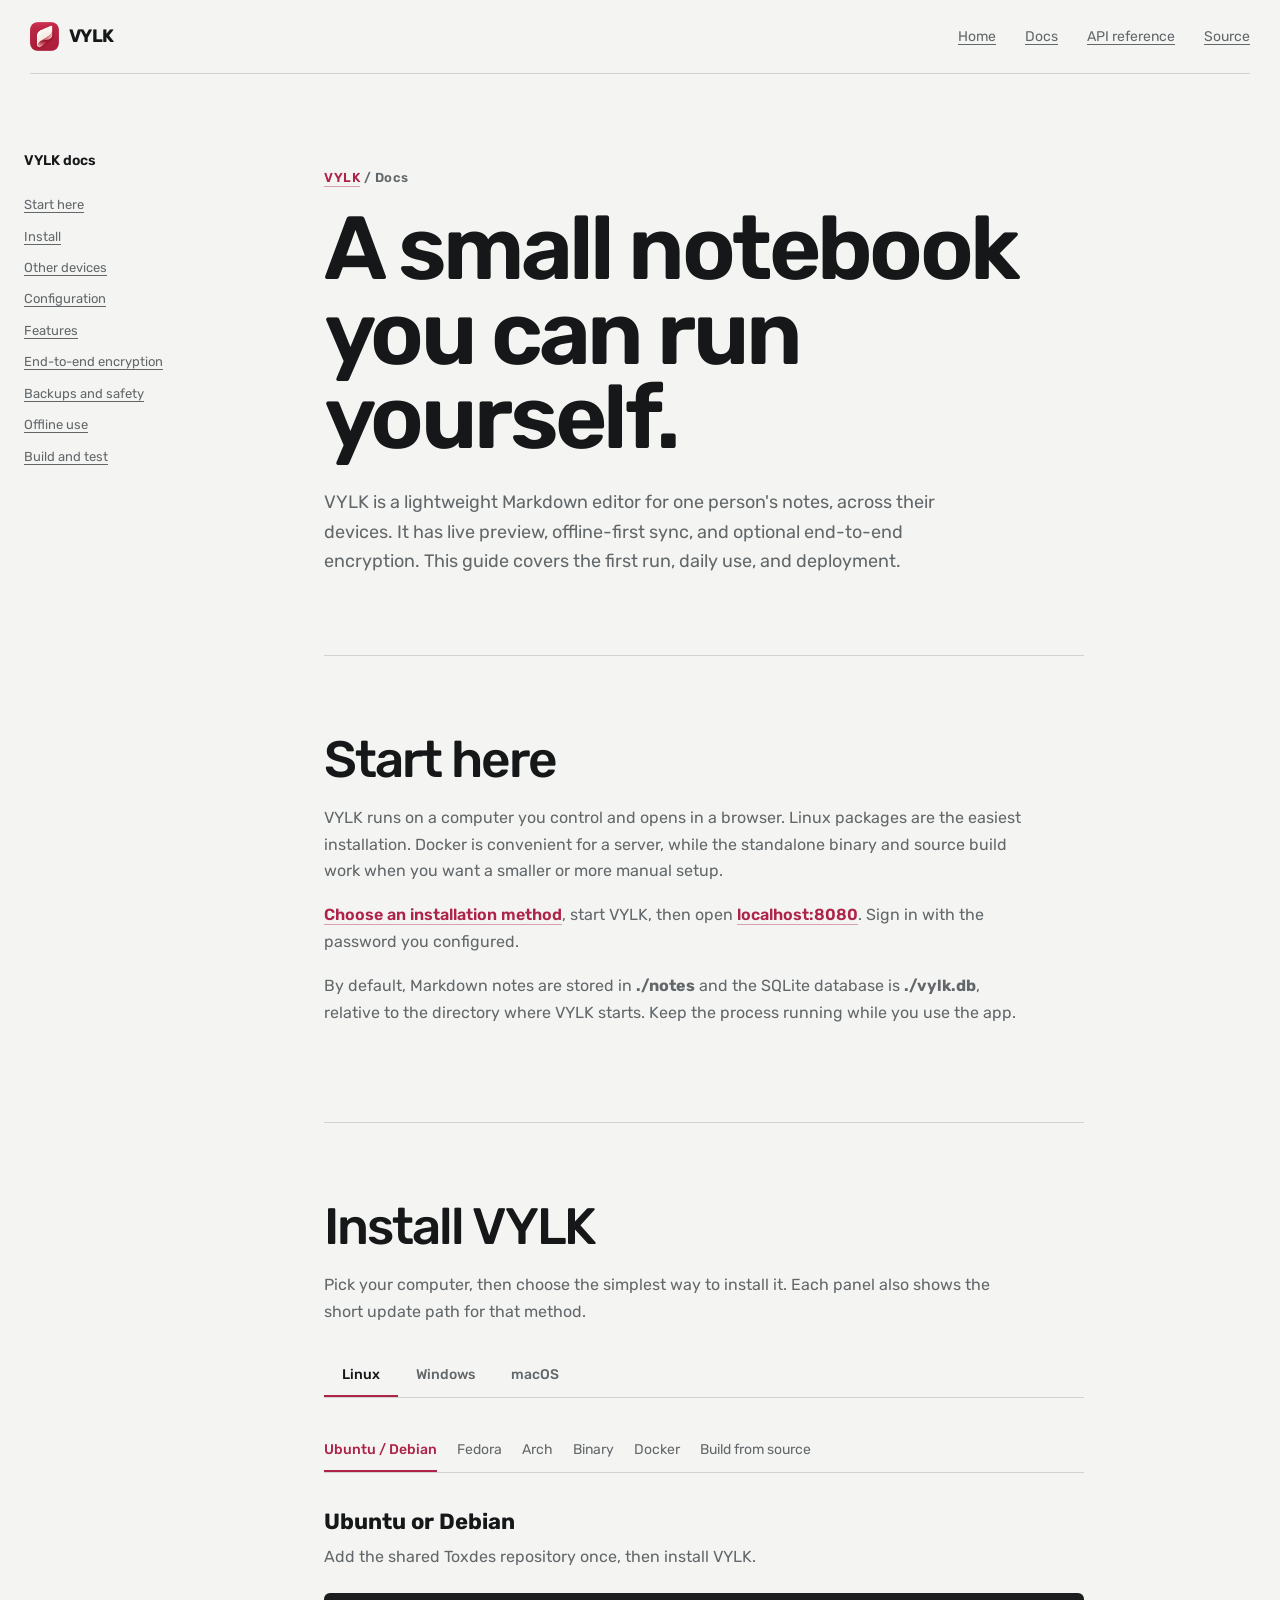
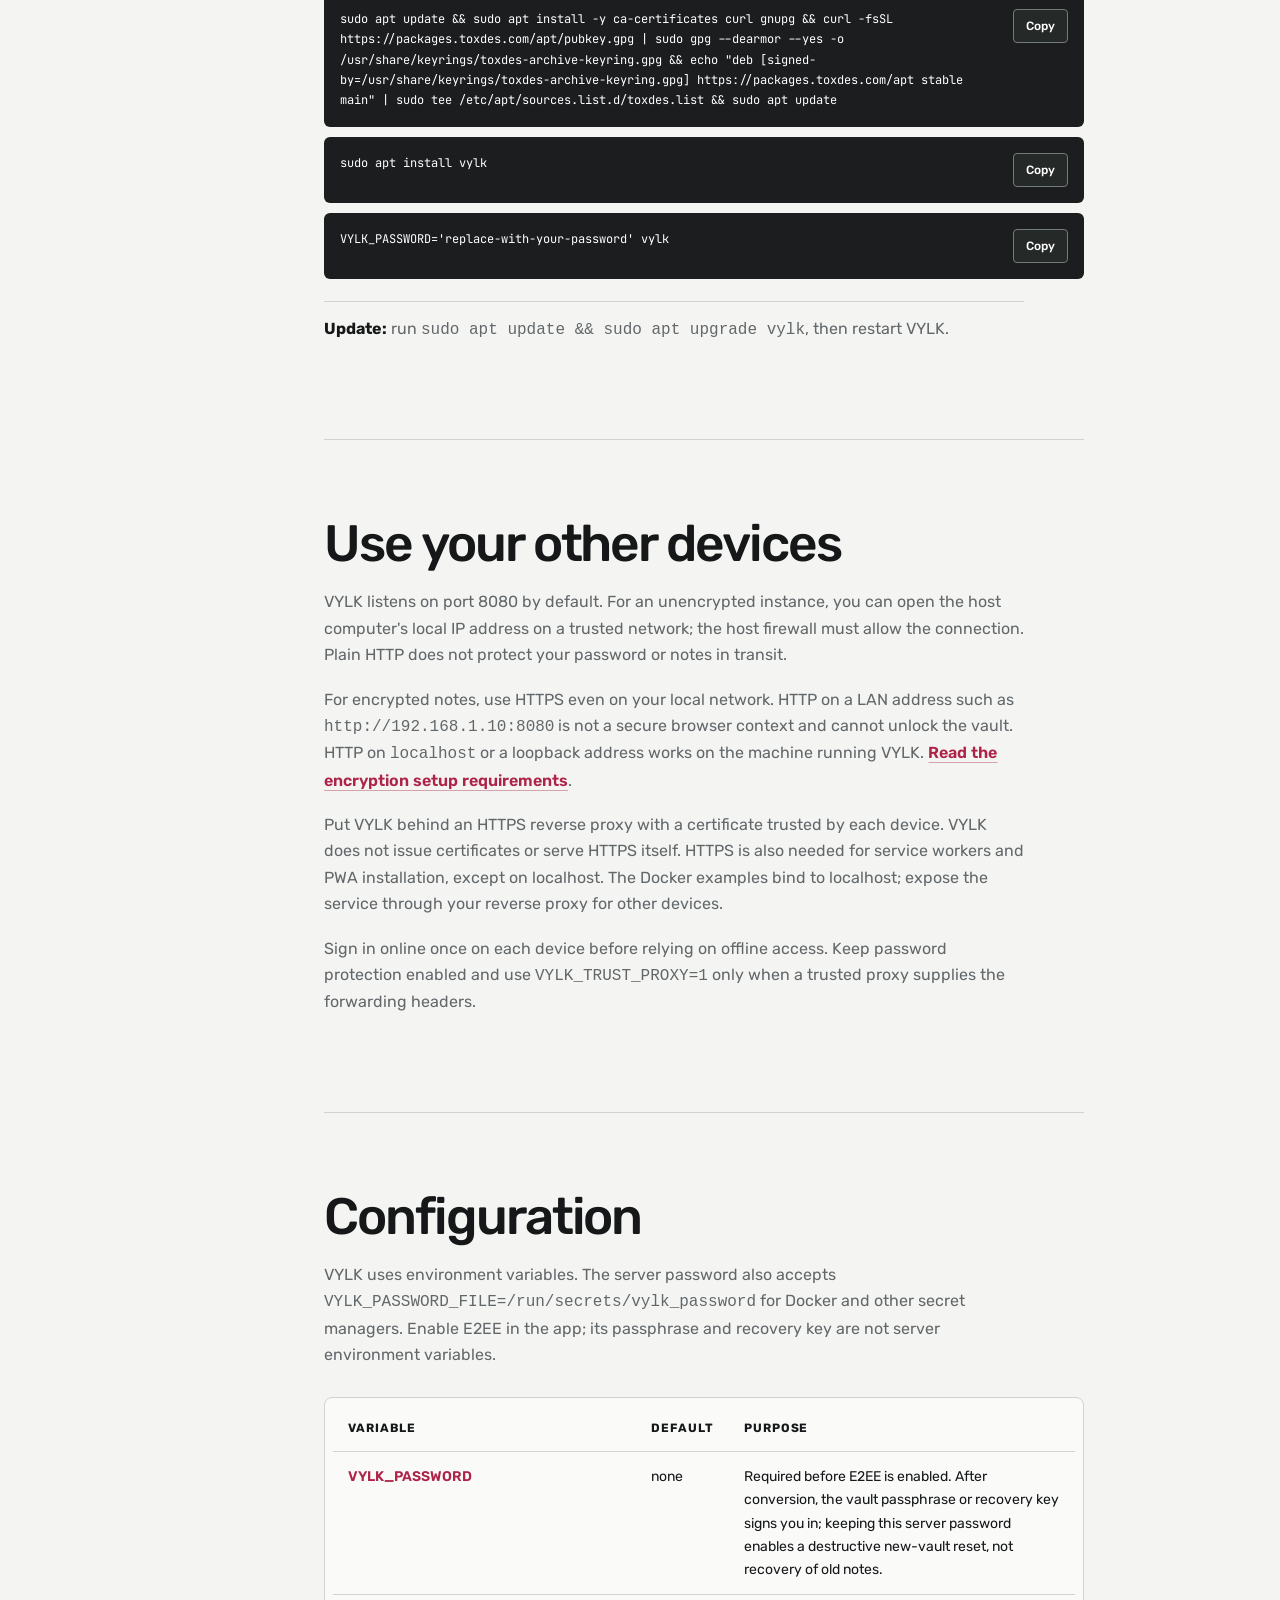
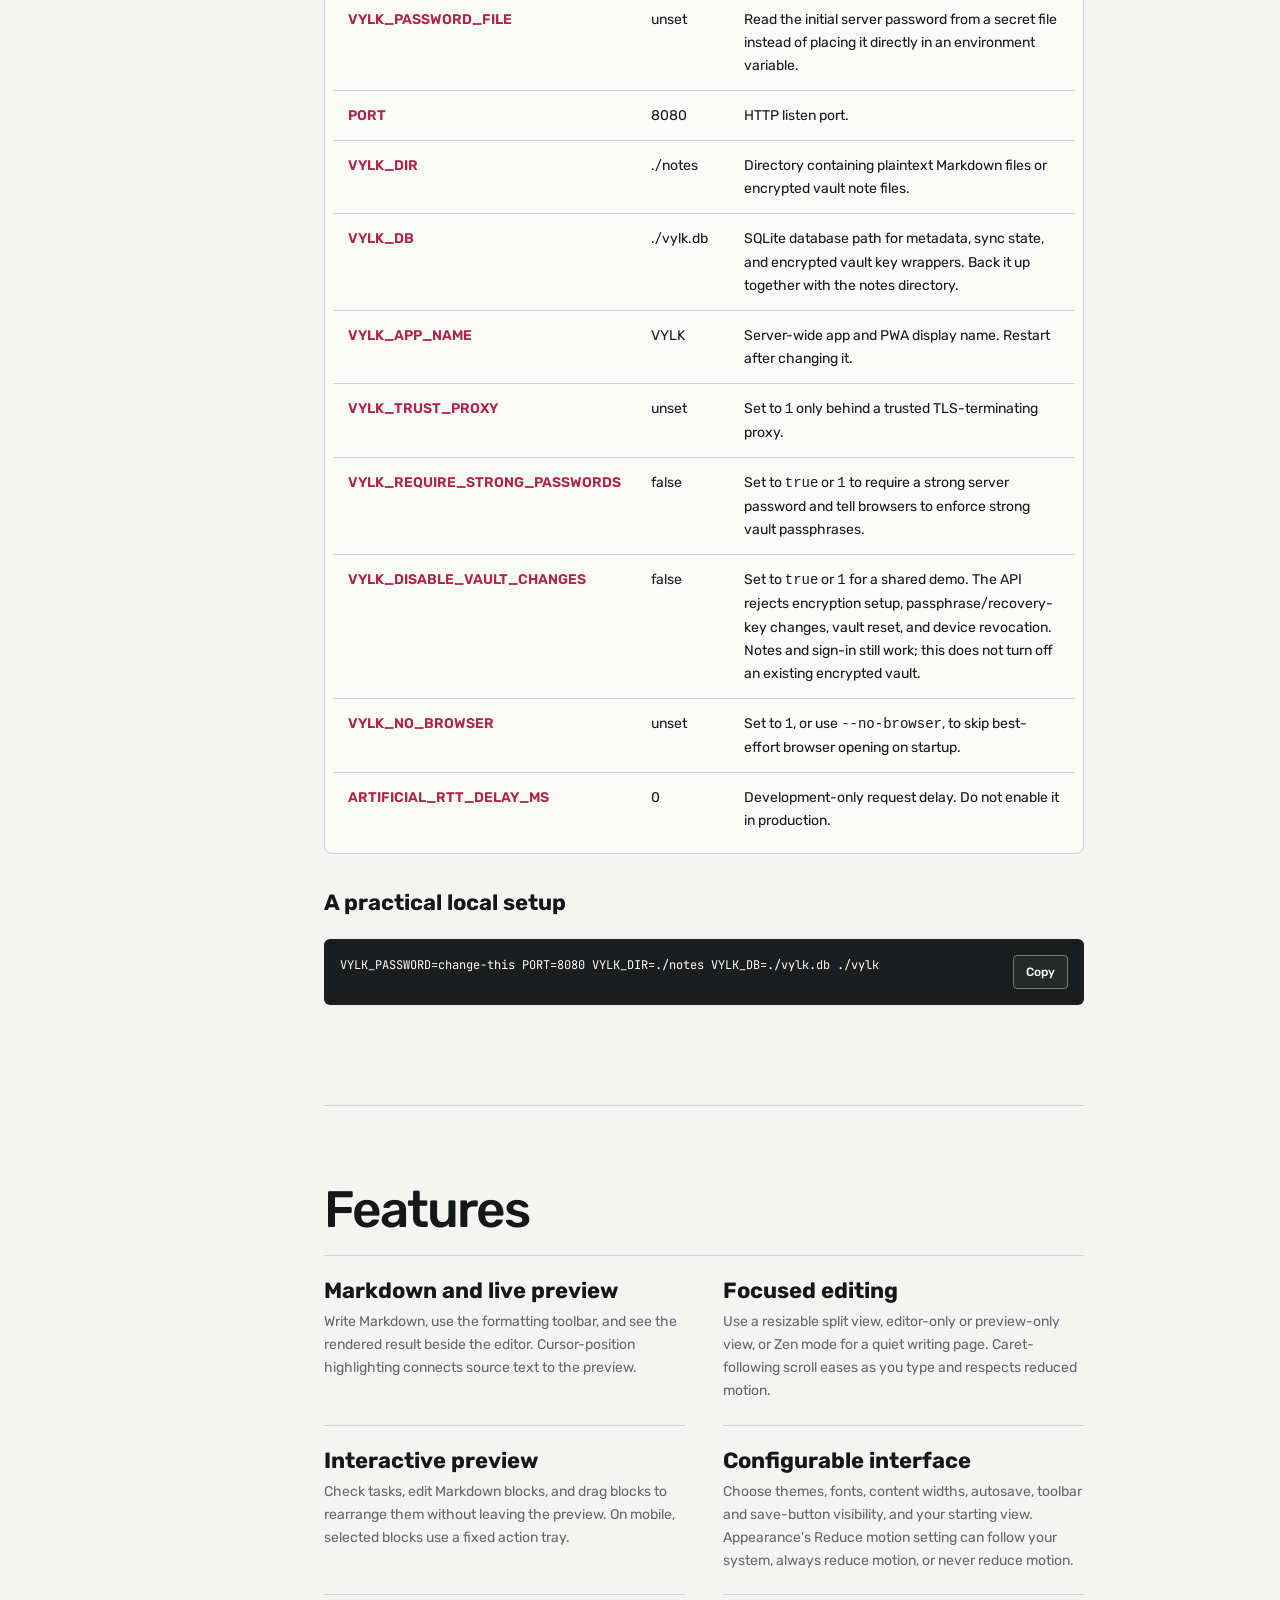
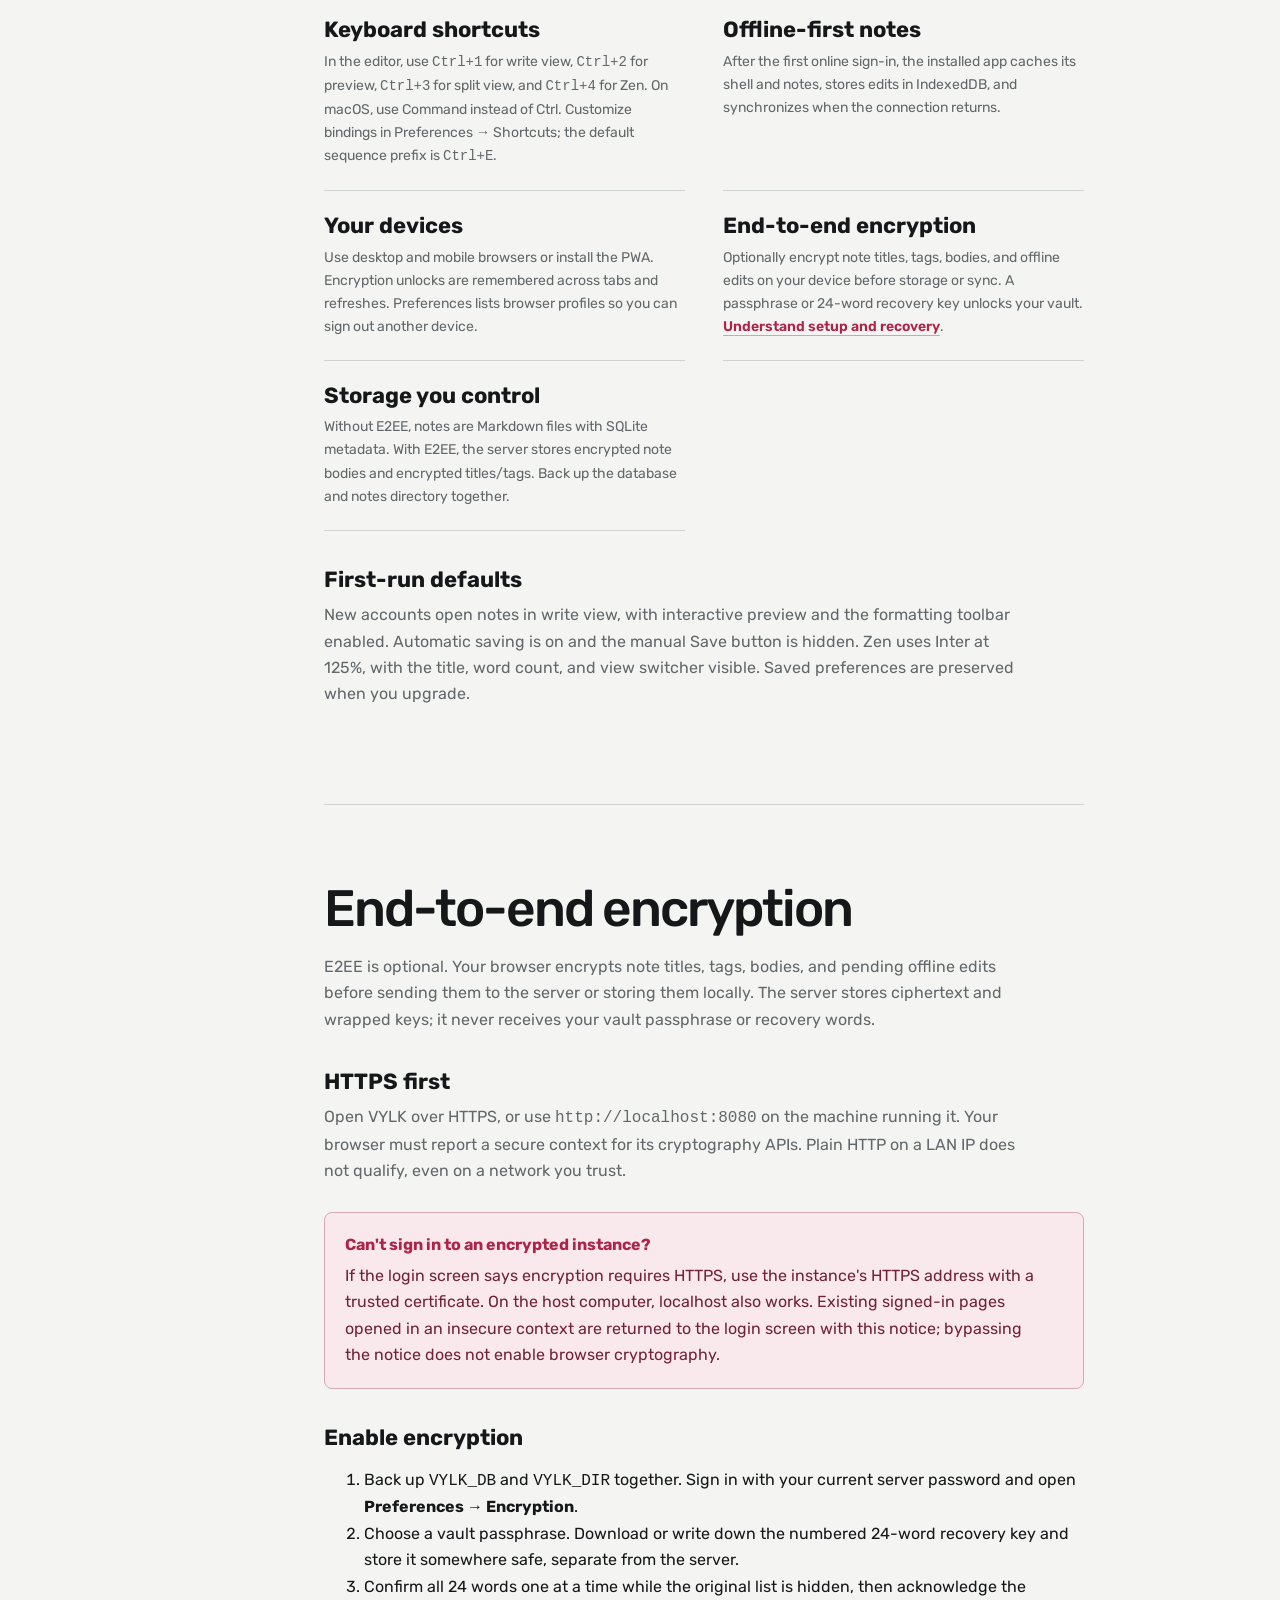
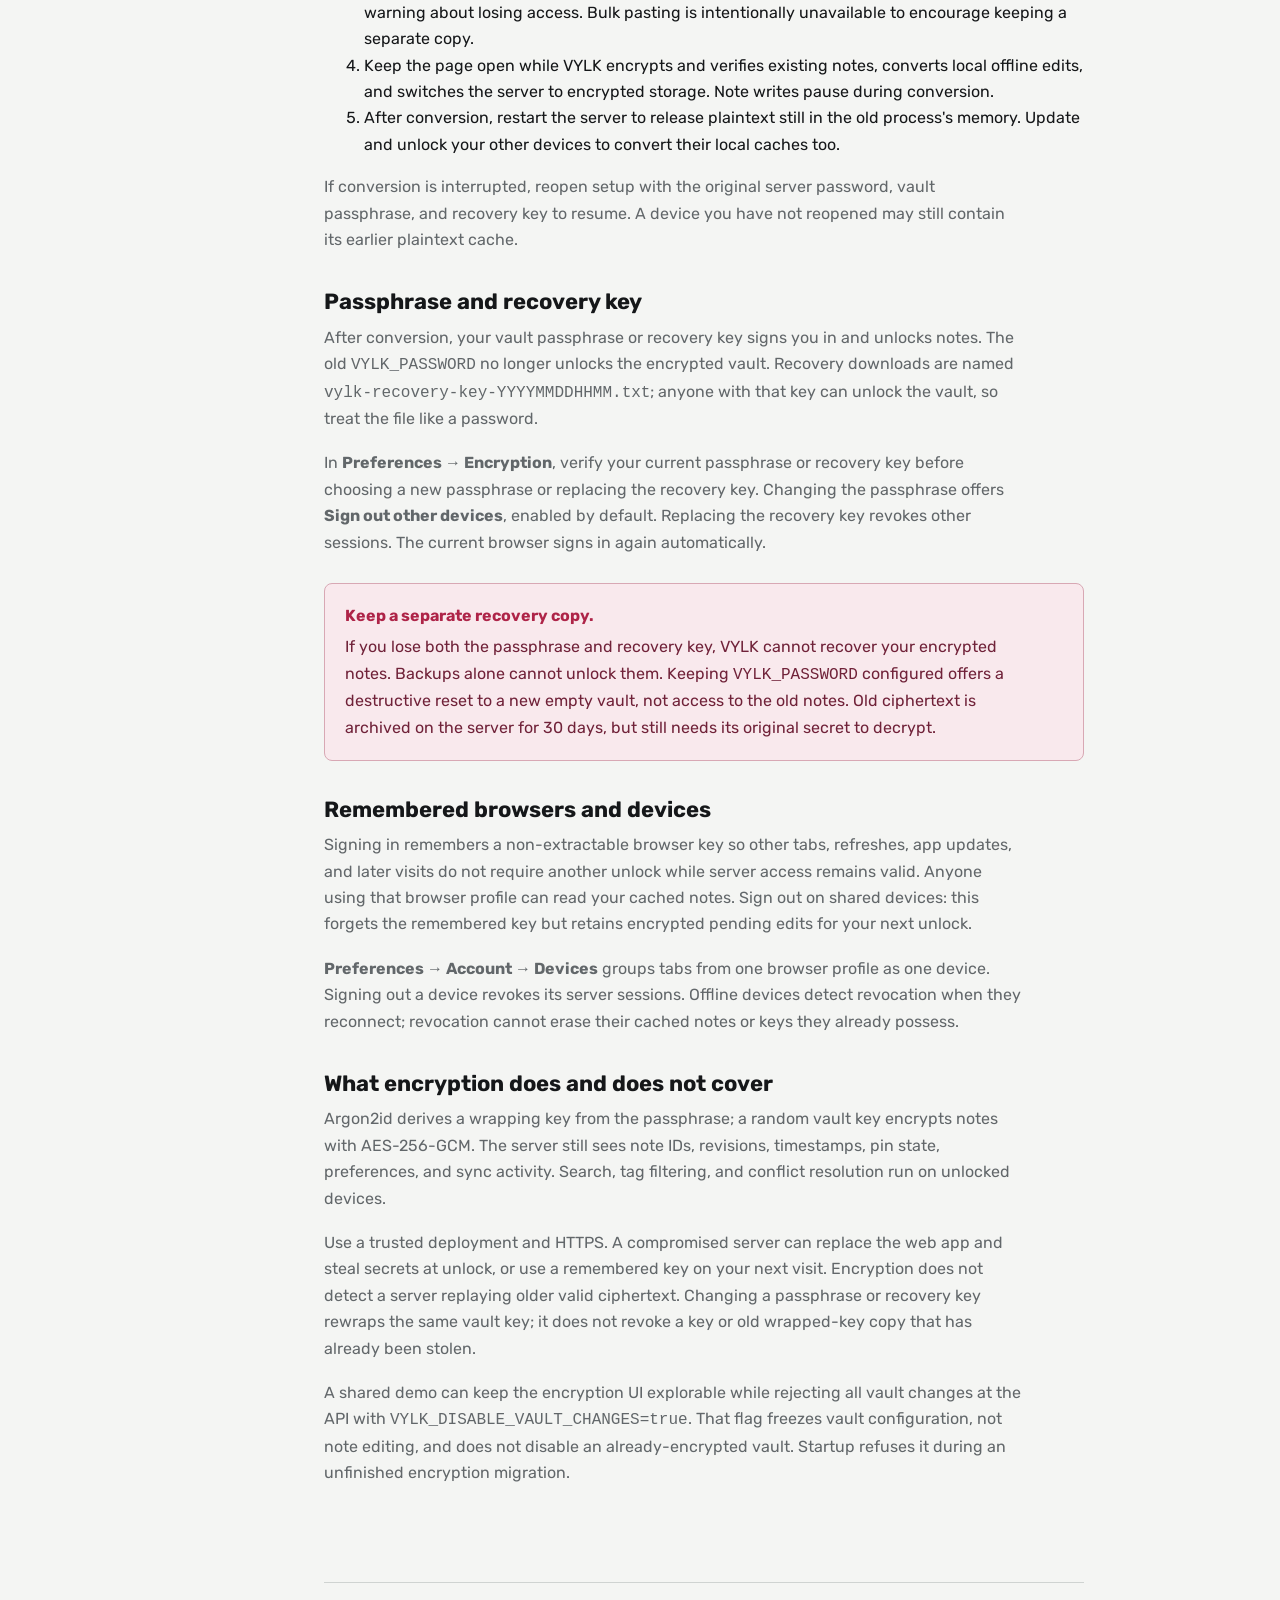
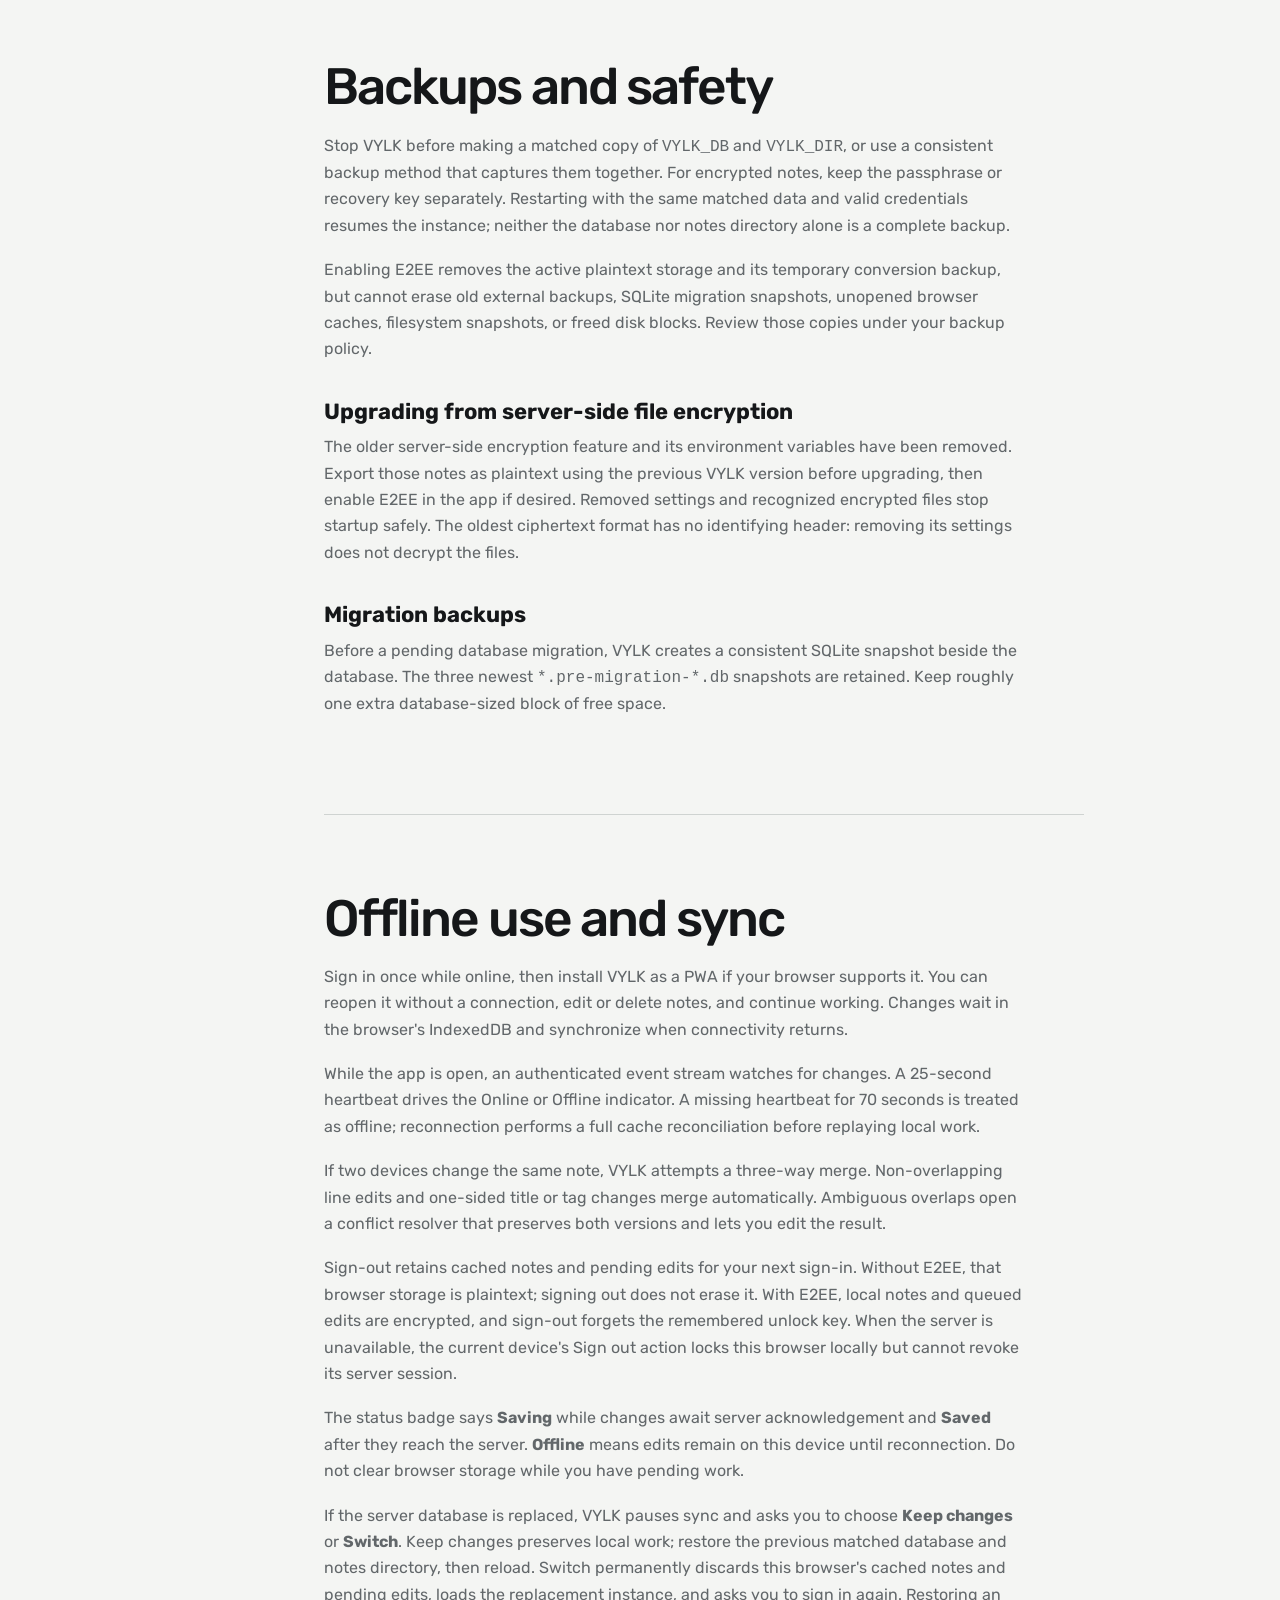
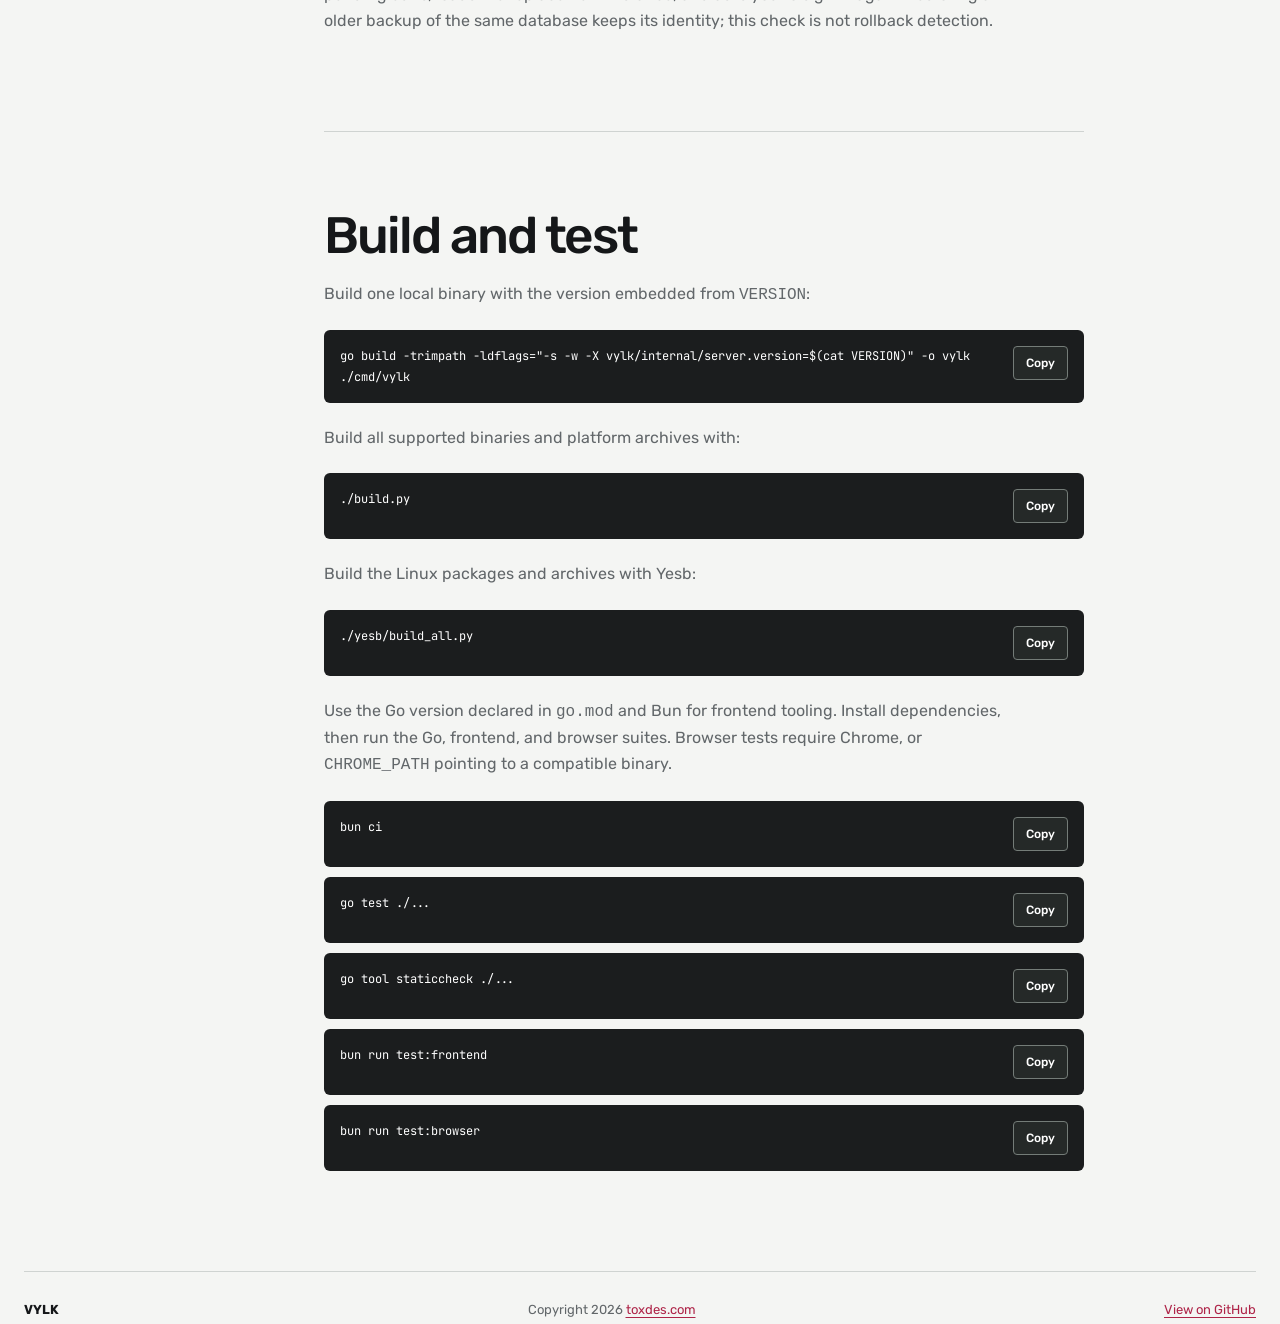
==== commit e555bed3: "docs: refresh features and generate release-matched API reference" ====
--- a/docs/index.html
+++ b/docs/index.html
@@ -23,20 +23,20 @@
 <body>
   <header class="docs-nav">
     <a class="brand" href="../index.html"><img src="../assets/vylk-logo.webp" alt="" width="29" height="29"><span>VYLK</span></a>
-      <nav aria-label="Documentation navigation"><a href="../index.html">Home</a><a class="active" aria-current="page" href="#top">Docs</a><a href="https://github.com/toxdes/vylk">Source</a></nav>
+      <nav aria-label="Documentation navigation"><a href="../index.html">Home</a><a class="active" aria-current="page" href="#top">Docs</a><a href="api/">API reference</a><a href="https://github.com/toxdes/vylk">Source</a></nav>
   </header>
 
   <div class="docs-shell" id="top">
     <aside class="toc" aria-label="Documentation sections">
       <p>VYLK docs</p>
-      <a href="#start">Start here</a><a href="#install">Install</a><a href="#remote">Other devices</a><a href="#config">Configuration</a><a href="#features">Features</a><a href="#security">Encryption and safety</a><a href="#offline">Offline use</a><a href="#build">Build and test</a>
+      <a href="#start">Start here</a><a href="#install">Install</a><a href="#remote">Other devices</a><a href="#config">Configuration</a><a href="#features">Features</a><a href="#end-to-end-encryption">End-to-end encryption</a><a href="#security">Backups and safety</a><a href="#offline">Offline use</a><a href="#build">Build and test</a>
     </aside>
 
     <main class="docs-main">
       <section class="docs-hero">
         <p class="path" aria-label="Breadcrumb"><a href="../index.html">VYLK</a><span aria-hidden="true"> / </span><span>Docs</span></p>
         <h1>A small notebook<br>you can run yourself.</h1>
-        <p>VYLK is a lightweight Markdown editor with live preview, simple file storage, optional encryption, and offline-first notes. This guide covers the first run, daily use, and deployment.</p>
+        <p>VYLK is a lightweight Markdown editor for one person's notes, across their devices. It has live preview, offline-first sync, and optional end-to-end encryption. This guide covers the first run, daily use, and deployment.</p>
       </section>
 
       <section id="start">
@@ -86,43 +86,46 @@
             <p class="update-note"><b>Update:</b> pull the new image, remove the container, then run the same command again with the volume unchanged.</p>
           </div>
           <div class="linux-panel" data-linux-panel="source">
-            <h3>Build from source</h3><p>Requires Git and Go 1.25.1+.</p><div class="command-list"><div class="command-row"><code>git clone https://github.com/toxdes/vylk.git &amp;&amp; cd vylk</code><button type="button" class="copy-button" aria-label="Copy clone command">Copy</button></div><div class="command-row"><code>go build -trimpath -ldflags="-s -w -X main.version=$(cat VERSION)" -o vylk .</code><button type="button" class="copy-button" aria-label="Copy build command">Copy</button></div><div class="command-row"><code>VYLK_PASSWORD='replace-with-your-password' ./vylk</code><button type="button" class="copy-button" aria-label="Copy start command">Copy</button></div></div>
+            <h3>Build from source</h3><p>Requires Git and the Go version declared in the application's go.mod.</p><div class="command-list"><div class="command-row"><code>git clone https://github.com/toxdes/vylk.git &amp;&amp; cd vylk</code><button type="button" class="copy-button" aria-label="Copy clone command">Copy</button></div><div class="command-row"><code>go build -trimpath -ldflags="-s -w -X vylk/internal/server.version=$(cat VERSION)" -o vylk ./cmd/vylk</code><button type="button" class="copy-button" aria-label="Copy build command">Copy</button></div><div class="command-row"><code>VYLK_PASSWORD='replace-with-your-password' ./vylk</code><button type="button" class="copy-button" aria-label="Copy start command">Copy</button></div></div>
             <p class="update-note"><b>Update:</b> pull the latest source, rebuild the binary, and restart the process.</p>
           </div>
         </div>
         <div class="os-panel" data-os-panel="windows">
-          <div class="method-tabs" role="tablist" aria-label="Windows installation method"><button type="button" class="active" data-windows-tab="zip" role="tab" aria-selected="true">Binary</button><button type="button" data-windows-tab="docker" role="tab" aria-selected="false">Docker</button></div>
-          <div class="platform-panel active" data-windows-panel="zip"><h3 id="windows">Windows binary</h3><p>Download the ZIP archive, extract it, then open PowerShell in the extracted folder.</p><p><a data-release-asset="vylk-{version}-windows-amd64.zip" data-release-label="Download v{version} - Windows AMD64" href="https://packages.toxdes.com/releases/vylk-__VYLK_VERSION__-windows-amd64.zip">Download v__VYLK_VERSION__ - Windows AMD64</a></p><div class="command-list"><div class="command-row"><code>$env:VYLK_PASSWORD="replace-with-your-password"</code><button type="button" class="copy-button" aria-label="Copy Windows password command">Copy</button></div><div class="command-row"><code>.\vylk.exe</code><button type="button" class="copy-button" aria-label="Copy Windows start command">Copy</button></div></div><p class="update-note"><b>Update:</b> download the newer ZIP, replace the executable in the same folder, and start it again. Keep the <code>notes</code> folder and <code>vylk.db</code> file.</p></div>
+          <div class="method-tabs" role="tablist" aria-label="Windows installation method"><button type="button" class="active" data-windows-tab="binary" role="tab" aria-selected="true">Binary</button><button type="button" data-windows-tab="docker" role="tab" aria-selected="false">Docker</button></div>
+          <div class="platform-panel active" data-windows-panel="binary"><h3 id="windows">Windows binary</h3><p>Download the executable, then open PowerShell in the same folder.</p><p><a data-release-asset="vylk_windows_amd64_{version}.exe" data-release-label="Download v{version} - Windows AMD64" href="https://packages.toxdes.com/releases/vylk_windows_amd64___VYLK_VERSION___.exe">Download v__VYLK_VERSION__ - Windows AMD64</a></p><div class="command-list"><div class="command-row"><code>$env:VYLK_PASSWORD="replace-with-your-password"</code><button type="button" class="copy-button" aria-label="Copy Windows password command">Copy</button></div><div class="command-row"><code data-version-template>.\vylk_windows_amd64_{version}.exe</code><button type="button" class="copy-button" aria-label="Copy Windows start command">Copy</button></div></div><p class="update-note"><b>Update:</b> download the newer executable, replace the file in the same folder, and start it again. Keep the <code>notes</code> folder and <code>vylk.db</code> file.</p></div>
           <div class="platform-panel" data-windows-panel="docker"><h3>Docker</h3><p>Use the Docker image. Your notes stay in a named volume.</p><div class="command-list"><div class="command-row"><code data-version-template>docker run -d --name vylk -p 127.0.0.1:8080:8080 -e VYLK_PASSWORD='replace-with-your-password' -v vylk-data:/data toxdes/vylk:{version}</code><button type="button" class="copy-button" aria-label="Copy Docker run command">Copy</button></div></div><p class="update-note"><b>Update:</b> pull the new image, remove the container, and run the same command again with <code>vylk-data</code> unchanged.</p></div>
         </div>
         <div class="os-panel" data-os-panel="macos">
           <div class="method-tabs" role="tablist" aria-label="macOS installation method"><button type="button" class="active" data-macos-tab="homebrew" role="tab" aria-selected="true">Homebrew</button><button type="button" data-macos-tab="docker" role="tab" aria-selected="false">Docker</button><button type="button" data-macos-tab="zip" role="tab" aria-selected="false">Binary</button><button type="button" data-macos-tab="source" role="tab" aria-selected="false">Build from source</button></div>
-          <div class="platform-panel active" data-macos-panel="homebrew"><h3 id="macos">Homebrew</h3><p>After the Toxdes tap is published:</p><div class="command-list"><div class="command-row"><code>brew install toxdes/tap/vylk</code><button type="button" class="copy-button" aria-label="Copy Homebrew install command">Copy</button></div></div><p class="update-note"><b>Update:</b> run <code>brew update &amp;&amp; brew upgrade vylk</code>.</p></div>
+          <div class="platform-panel active" data-macos-panel="homebrew"><h3 id="macos">Homebrew</h3><p>Install from the Toxdes tap:</p><div class="command-list"><div class="command-row"><code>brew install toxdes/tap/vylk</code><button type="button" class="copy-button" aria-label="Copy Homebrew install command">Copy</button></div></div><p class="update-note"><b>Update:</b> run <code>brew update &amp;&amp; brew upgrade vylk</code>.</p></div>
           <div class="platform-panel" data-macos-panel="zip"><h3>macOS binary</h3><p>Download the ZIP archive for your Mac, extract it, then start VYLK from Terminal.</p><p class="download-links"><a data-release-asset="vylk-{version}-macos-amd64.zip" data-release-label="Download v{version} - Intel" href="https://packages.toxdes.com/releases/vylk-__VYLK_VERSION__-macos-amd64.zip">Download v__VYLK_VERSION__ - Intel</a><a data-release-asset="vylk-{version}-macos-arm64.zip" data-release-label="Download v{version} - Apple Silicon" href="https://packages.toxdes.com/releases/vylk-__VYLK_VERSION__-macos-arm64.zip">Download v__VYLK_VERSION__ - Apple Silicon</a></p><div class="command-list"><div class="command-row"><code>VYLK_PASSWORD='replace-with-your-password' ./vylk</code><button type="button" class="copy-button" aria-label="Copy macOS start command">Copy</button></div></div><p class="update-note"><b>Update:</b> download the newer ZIP, replace the binary, and restart VYLK. Keep your notes folder and database.</p></div>
           <div class="platform-panel" data-macos-panel="docker"><h3>Docker</h3><p>Use the Docker image. Your notes stay in a named volume.</p><div class="command-list"><div class="command-row"><code data-version-template>docker run -d --name vylk -p 127.0.0.1:8080:8080 -e VYLK_PASSWORD='replace-with-your-password' -v vylk-data:/data toxdes/vylk:{version}</code><button type="button" class="copy-button" aria-label="Copy Docker run command">Copy</button></div></div><p class="update-note"><b>Update:</b> pull the new image, remove the container, and run the same command again with <code>vylk-data</code> unchanged.</p></div>
-          <div class="platform-panel" data-macos-panel="source"><h3>Build from source</h3><p>Install Go, then build VYLK from the public source repository.</p><div class="command-list"><div class="command-row"><code>git clone https://github.com/toxdes/vylk.git &amp;&amp; cd vylk</code><button type="button" class="copy-button" aria-label="Copy clone command">Copy</button></div><div class="command-row"><code>go build -trimpath -ldflags="-s -w -X main.version=$(cat VERSION)" -o vylk .</code><button type="button" class="copy-button" aria-label="Copy build command">Copy</button></div><div class="command-row"><code>VYLK_PASSWORD='replace-with-your-password' ./vylk</code><button type="button" class="copy-button" aria-label="Copy start command">Copy</button></div></div><p class="update-note"><b>Update:</b> pull the latest source, rebuild the binary, and restart it.</p></div>
+          <div class="platform-panel" data-macos-panel="source"><h3>Build from source</h3><p>Install Go, then build VYLK from the public source repository.</p><div class="command-list"><div class="command-row"><code>git clone https://github.com/toxdes/vylk.git &amp;&amp; cd vylk</code><button type="button" class="copy-button" aria-label="Copy clone command">Copy</button></div><div class="command-row"><code>go build -trimpath -ldflags="-s -w -X vylk/internal/server.version=$(cat VERSION)" -o vylk ./cmd/vylk</code><button type="button" class="copy-button" aria-label="Copy build command">Copy</button></div><div class="command-row"><code>VYLK_PASSWORD='replace-with-your-password' ./vylk</code><button type="button" class="copy-button" aria-label="Copy start command">Copy</button></div></div><p class="update-note"><b>Update:</b> pull the latest source, rebuild the binary, and restart it.</p></div>
         </div>
       </section>
 
       <section id="remote">
         <h2>Use your other devices</h2>
-        <p>On the same trusted network, open the host computer's local IP address on port 8080. VYLK must be running and the host firewall must allow the connection.</p>
-        <p>For access outside your home or office, put VYLK behind an HTTPS reverse proxy on a domain you control. Browsers normally require HTTPS for service workers and PWA installation, except on localhost.</p>
+        <p>VYLK listens on port 8080 by default. For an unencrypted instance, you can open the host computer's local IP address on a trusted network; the host firewall must allow the connection. Plain HTTP does not protect your password or notes in transit.</p>
+        <p>For encrypted notes, use HTTPS even on your local network. HTTP on a LAN address such as <code>http://192.168.1.10:8080</code> is not a secure browser context and cannot unlock the vault. HTTP on <code>localhost</code> or a loopback address works on the machine running VYLK. <a href="#end-to-end-encryption">Read the encryption setup requirements</a>.</p>
+        <p>Put VYLK behind an HTTPS reverse proxy with a certificate trusted by each device. VYLK does not issue certificates or serve HTTPS itself. HTTPS is also needed for service workers and PWA installation, except on localhost. The Docker examples bind to localhost; expose the service through your reverse proxy for other devices.</p>
         <p>Sign in online once on each device before relying on offline access. Keep password protection enabled and use <code>VYLK_TRUST_PROXY=1</code> only when a trusted proxy supplies the forwarding headers.</p>
       </section>
 
       <section id="config">
         <h2>Configuration</h2>
-        <p>VYLK uses environment variables. Secret variables also accept a <code>_FILE</code> form, such as <code>VYLK_ENCRYPTION_PASSWORD_FILE</code>, which is useful for Docker and other secret managers.</p>
+        <p>VYLK uses environment variables. The server password also accepts <code>VYLK_PASSWORD_FILE=/run/secrets/vylk_password</code> for Docker and other secret managers. Enable E2EE in the app; its passphrase and recovery key are not server environment variables.</p>
         <div class="table-wrap"><table><caption class="visually-hidden">VYLK configuration variables</caption><thead><tr><th scope="col">Variable</th><th scope="col">Default</th><th scope="col">Purpose</th></tr></thead><tbody>
-          <tr><td>VYLK_PASSWORD</td><td>none</td><td>Password required for session authentication.</td></tr>
+          <tr><td>VYLK_PASSWORD</td><td>none</td><td>Required before E2EE is enabled. After conversion, the vault passphrase or recovery key signs you in; keeping this server password enables a destructive new-vault reset, not recovery of old notes.</td></tr>
+          <tr><td>VYLK_PASSWORD_FILE</td><td>unset</td><td>Read the initial server password from a secret file instead of placing it directly in an environment variable.</td></tr>
           <tr><td>PORT</td><td>8080</td><td>HTTP listen port.</td></tr>
-          <tr><td>VYLK_DIR</td><td>./notes</td><td>Directory containing Markdown note files.</td></tr>
-          <tr><td>VYLK_DB</td><td>./vylk.db</td><td>SQLite database path for metadata and sync state.</td></tr>
-          <tr><td>VYLK_ENCRYPTION_PASSWORD</td><td>none</td><td>Enables versioned encryption using an Argon2id-derived key.</td></tr>
-          <tr><td>VYLK_ENCRYPTION_KEY</td><td>none</td><td>Enables encryption with an explicitly encoded 32-byte key using the <code>hex:</code> or <code>base64:</code> prefix.</td></tr>
+          <tr><td>VYLK_DIR</td><td>./notes</td><td>Directory containing plaintext Markdown files or encrypted vault note files.</td></tr>
+          <tr><td>VYLK_DB</td><td>./vylk.db</td><td>SQLite database path for metadata, sync state, and encrypted vault key wrappers. Back it up together with the notes directory.</td></tr>
+          <tr><td>VYLK_APP_NAME</td><td>VYLK</td><td>Server-wide app and PWA display name. Restart after changing it.</td></tr>
           <tr><td>VYLK_TRUST_PROXY</td><td>unset</td><td>Set to <code>1</code> only behind a trusted TLS-terminating proxy.</td></tr>
-          <tr><td>VYLK_MIGRATE_ENCRYPTION</td><td>unset</td><td>Set to <code>1</code> once when upgrading legacy encrypted notes.</td></tr>
+          <tr><td>VYLK_REQUIRE_STRONG_PASSWORDS</td><td>false</td><td>Set to <code>true</code> or <code>1</code> to require a strong server password and tell browsers to enforce strong vault passphrases.</td></tr>
+          <tr><td>VYLK_DISABLE_VAULT_CHANGES</td><td>false</td><td>Set to <code>true</code> or <code>1</code> for a shared demo. The API rejects encryption setup, passphrase/recovery-key changes, vault reset, and device revocation. Notes and sign-in still work; this does not turn off an existing encrypted vault.</td></tr>
+          <tr><td>VYLK_NO_BROWSER</td><td>unset</td><td>Set to <code>1</code>, or use <code>--no-browser</code>, to skip best-effort browser opening on startup.</td></tr>
           <tr><td>ARTIFICIAL_RTT_DELAY_MS</td><td>0</td><td>Development-only request delay. Do not enable it in production.</td></tr>
         </tbody></table></div>
         <h3>A practical local setup</h3>
@@ -133,21 +136,53 @@
         <h2>Features</h2>
         <div class="feature-list">
           <div><h3>Markdown and live preview</h3><p>Write Markdown, use the formatting toolbar, and see the rendered result beside the editor. Cursor-position highlighting connects source text to the preview.</p></div>
-          <div><h3>Focused editing</h3><p>Use fullscreen mode for the editor or preview. Tags, filtering, autosave, and manual save keep the writing flow close at hand.</p></div>
-          <div><h3>Configurable interface</h3><p>Preferences control themes, interface fonts, editor and preview fonts, autosave, preview visibility, header and toolbar visibility, details behavior, cursor highlighting, status display, and save-button location.</p></div>
+          <div><h3>Focused editing</h3><p>Use a resizable split view, editor-only or preview-only view, or Zen mode for a quiet writing page. Caret-following scroll eases as you type and respects reduced motion.</p></div>
+          <div><h3>Interactive preview</h3><p>Check tasks, edit Markdown blocks, and drag blocks to rearrange them without leaving the preview. On mobile, selected blocks use a fixed action tray.</p></div>
+          <div><h3>Configurable interface</h3><p>Choose themes, fonts, content widths, autosave, toolbar and save-button visibility, and your starting view. Appearance's Reduce motion setting can follow your system, always reduce motion, or never reduce motion.</p></div>
+          <div><h3>Keyboard shortcuts</h3><p>In the editor, use <code>Ctrl+1</code> for write view, <code>Ctrl+2</code> for preview, <code>Ctrl+3</code> for split view, and <code>Ctrl+4</code> for Zen. On macOS, use Command instead of Ctrl. Customize bindings in Preferences → Shortcuts; the default sequence prefix is <code>Ctrl+E</code>.</p></div>
           <div><h3>Offline-first notes</h3><p>After the first online sign-in, the installed app caches its shell and notes, stores edits in IndexedDB, and synchronizes when the connection returns.</p></div>
-          <div><h3>Most devices</h3><p>The responsive interface works across desktop and mobile browsers. Install it as a PWA from a supported browser and open it like an app.</p></div>
-          <div><h3>Simple storage</h3><p>Notes remain Markdown files. SQLite stores metadata such as titles, tags, timestamps, and sync information.</p></div>
-        </div>
+          <div><h3>Your devices</h3><p>Use desktop and mobile browsers or install the PWA. Encryption unlocks are remembered across tabs and refreshes. Preferences lists browser profiles so you can sign out another device.</p></div>
+          <div><h3>End-to-end encryption</h3><p>Optionally encrypt note titles, tags, bodies, and offline edits on your device before storage or sync. A passphrase or 24-word recovery key unlocks your vault. <a href="#end-to-end-encryption">Understand setup and recovery</a>.</p></div>
+          <div><h3>Storage you control</h3><p>Without E2EE, notes are Markdown files with SQLite metadata. With E2EE, the server stores encrypted note bodies and encrypted titles/tags. Back up the database and notes directory together.</p></div>
+        </div>
+        <h3>First-run defaults</h3>
+        <p>New accounts open notes in write view, with interactive preview and the formatting toolbar enabled. Automatic saving is on and the manual Save button is hidden. Zen uses Inter at 125%, with the title, word count, and view switcher visible. Saved preferences are preserved when you upgrade.</p>
+      </section>
+
+      <section id="end-to-end-encryption">
+        <h2>End-to-end encryption</h2>
+        <p>E2EE is optional. Your browser encrypts note titles, tags, bodies, and pending offline edits before sending them to the server or storing them locally. The server stores ciphertext and wrapped keys; it never receives your vault passphrase or recovery words.</p>
+        <h3>HTTPS first</h3>
+        <p>Open VYLK over HTTPS, or use <code>http://localhost:8080</code> on the machine running it. Your browser must report a secure context for its cryptography APIs. Plain HTTP on a LAN IP does not qualify, even on a network you trust.</p>
+        <div class="callout"><strong>Can't sign in to an encrypted instance?</strong><p>If the login screen says encryption requires HTTPS, use the instance's HTTPS address with a trusted certificate. On the host computer, localhost also works. Existing signed-in pages opened in an insecure context are returned to the login screen with this notice; bypassing the notice does not enable browser cryptography.</p></div>
+        <h3>Enable encryption</h3>
+        <ol>
+          <li>Back up <code>VYLK_DB</code> and <code>VYLK_DIR</code> together. Sign in with your current server password and open <b>Preferences → Encryption</b>.</li>
+          <li>Choose a vault passphrase. Download or write down the numbered 24-word recovery key and store it somewhere safe, separate from the server.</li>
+          <li>Confirm all 24 words one at a time while the original list is hidden, then acknowledge the warning about losing access. Bulk pasting is intentionally unavailable to encourage keeping a separate copy.</li>
+          <li>Keep the page open while VYLK encrypts and verifies existing notes, converts local offline edits, and switches the server to encrypted storage. Note writes pause during conversion.</li>
+          <li>After conversion, restart the server to release plaintext still in the old process's memory. Update and unlock your other devices to convert their local caches too.</li>
+        </ol>
+        <p>If conversion is interrupted, reopen setup with the original server password, vault passphrase, and recovery key to resume. A device you have not reopened may still contain its earlier plaintext cache.</p>
+        <h3>Passphrase and recovery key</h3>
+        <p>After conversion, your vault passphrase or recovery key signs you in and unlocks notes. The old <code>VYLK_PASSWORD</code> no longer unlocks the encrypted vault. Recovery downloads are named <code>vylk-recovery-key-YYYYMMDDHHMM.txt</code>; anyone with that key can unlock the vault, so treat the file like a password.</p>
+        <p>In <b>Preferences → Encryption</b>, verify your current passphrase or recovery key before choosing a new passphrase or replacing the recovery key. Changing the passphrase offers <b>Sign out other devices</b>, enabled by default. Replacing the recovery key revokes other sessions. The current browser signs in again automatically.</p>
+        <div class="callout"><strong>Keep a separate recovery copy.</strong><p>If you lose both the passphrase and recovery key, VYLK cannot recover your encrypted notes. Backups alone cannot unlock them. Keeping <code>VYLK_PASSWORD</code> configured offers a destructive reset to a new empty vault, not access to the old notes. Old ciphertext is archived on the server for 30 days, but still needs its original secret to decrypt.</p></div>
+        <h3>Remembered browsers and devices</h3>
+        <p>Signing in remembers a non-extractable browser key so other tabs, refreshes, app updates, and later visits do not require another unlock while server access remains valid. Anyone using that browser profile can read your cached notes. Sign out on shared devices: this forgets the remembered key but retains encrypted pending edits for your next unlock.</p>
+        <p><b>Preferences → Account → Devices</b> groups tabs from one browser profile as one device. Signing out a device revokes its server sessions. Offline devices detect revocation when they reconnect; revocation cannot erase their cached notes or keys they already possess.</p>
+        <h3>What encryption does and does not cover</h3>
+        <p>Argon2id derives a wrapping key from the passphrase; a random vault key encrypts notes with AES-256-GCM. The server still sees note IDs, revisions, timestamps, pin state, preferences, and sync activity. Search, tag filtering, and conflict resolution run on unlocked devices.</p>
+        <p>Use a trusted deployment and HTTPS. A compromised server can replace the web app and steal secrets at unlock, or use a remembered key on your next visit. Encryption does not detect a server replaying older valid ciphertext. Changing a passphrase or recovery key rewraps the same vault key; it does not revoke a key or old wrapped-key copy that has already been stolen.</p>
+        <p>A shared demo can keep the encryption UI explorable while rejecting all vault changes at the API with <code>VYLK_DISABLE_VAULT_CHANGES=true</code>. That flag freezes vault configuration, not note editing, and does not disable an already-encrypted vault. Startup refuses it during an unfinished encryption migration.</p>
       </section>
 
       <section id="security">
-        <h2>Encryption and safety</h2>
-        <p>Use <code>VYLK_ENCRYPTION_PASSWORD</code> for a passphrase. VYLK derives the file-encryption key with Argon2id and stores only non-secret key-derivation metadata in <code>VYLK_DIR/.vylk-crypto.json</code>.</p>
-        <p>For key-based deployments, use a random 32-byte value with the <code>hex:</code> or <code>base64:</code> prefix. Existing arbitrary key values use a legacy format.</p>
-        <h3>Migrate legacy encrypted notes</h3>
-        <p>Back up the notes directory and database. Replace the legacy key setting with <code>VYLK_ENCRYPTION_PASSWORD</code> using the same secret, start once with <code>VYLK_MIGRATE_ENCRYPTION=1</code>, then restart without the migration flag.</p>
-        <div class="callout"><strong>Know what is protected.</strong><p>Encryption at rest protects encrypted note bodies if the notes directory is lost and the key is stored separately. A compromised running server is outside this protection, and SQLite metadata such as titles, tags, and timestamps remains plaintext.</p></div>
+        <h2>Backups and safety</h2>
+        <p>Stop VYLK before making a matched copy of <code>VYLK_DB</code> and <code>VYLK_DIR</code>, or use a consistent backup method that captures them together. For encrypted notes, keep the passphrase or recovery key separately. Restarting with the same matched data and valid credentials resumes the instance; neither the database nor notes directory alone is a complete backup.</p>
+        <p>Enabling E2EE removes the active plaintext storage and its temporary conversion backup, but cannot erase old external backups, SQLite migration snapshots, unopened browser caches, filesystem snapshots, or freed disk blocks. Review those copies under your backup policy.</p>
+        <h3>Upgrading from server-side file encryption</h3>
+        <p>The older server-side encryption feature and its environment variables have been removed. Export those notes as plaintext using the previous VYLK version before upgrading, then enable E2EE in the app if desired. Removed settings and recognized encrypted files stop startup safely. The oldest ciphertext format has no identifying header: removing its settings does not decrypt the files.</p>
         <h3>Migration backups</h3>
         <p>Before a pending database migration, VYLK creates a consistent SQLite snapshot beside the database. The three newest <code>*.pre-migration-*.db</code> snapshots are retained. Keep roughly one extra database-sized block of free space.</p>
       </section>
@@ -157,19 +192,21 @@
         <p>Sign in once while online, then install VYLK as a PWA if your browser supports it. You can reopen it without a connection, edit or delete notes, and continue working. Changes wait in the browser's IndexedDB and synchronize when connectivity returns.</p>
         <p>While the app is open, an authenticated event stream watches for changes. A 25-second heartbeat drives the Online or Offline indicator. A missing heartbeat for 70 seconds is treated as offline; reconnection performs a full cache reconciliation before replaying local work.</p>
         <p>If two devices change the same note, VYLK attempts a three-way merge. Non-overlapping line edits and one-sided title or tag changes merge automatically. Ambiguous overlaps open a conflict resolver that preserves both versions and lets you edit the result.</p>
-        <p>Offline copies are plaintext in the browser profile. Use a protected device and sign out on shared devices.</p>
+        <p>Sign-out retains cached notes and pending edits for your next sign-in. Without E2EE, that browser storage is plaintext; signing out does not erase it. With E2EE, local notes and queued edits are encrypted, and sign-out forgets the remembered unlock key. When the server is unavailable, the current device's Sign out action locks this browser locally but cannot revoke its server session.</p>
+        <p>The status badge says <b>Saving</b> while changes await server acknowledgement and <b>Saved</b> after they reach the server. <b>Offline</b> means edits remain on this device until reconnection. Do not clear browser storage while you have pending work.</p>
+        <p>If the server database is replaced, VYLK pauses sync and asks you to choose <b>Keep changes</b> or <b>Switch</b>. Keep changes preserves local work; restore the previous matched database and notes directory, then reload. Switch permanently discards this browser's cached notes and pending edits, loads the replacement instance, and asks you to sign in again. Restoring an older backup of the same database keeps its identity; this check is not rollback detection.</p>
       </section>
 
       <section id="build">
         <h2>Build and test</h2>
         <p>Build one local binary with the version embedded from <code>VERSION</code>:</p>
-        <div class="command-list"><div class="command-row"><code>go build -trimpath -ldflags="-s -w -X main.version=$(cat VERSION)" -o vylk .</code><button type="button" class="copy-button" aria-label="Copy Go build command">Copy</button></div></div>
+        <div class="command-list"><div class="command-row"><code>go build -trimpath -ldflags="-s -w -X vylk/internal/server.version=$(cat VERSION)" -o vylk ./cmd/vylk</code><button type="button" class="copy-button" aria-label="Copy Go build command">Copy</button></div></div>
         <p>Build all supported binaries and platform archives with:</p>
         <div class="command-list"><div class="command-row"><code>./build.py</code><button type="button" class="copy-button" aria-label="Copy build script command">Copy</button></div></div>
         <p>Build the Linux packages and archives with Yesb:</p>
         <div class="command-list"><div class="command-row"><code>./yesb/build_all.py</code><button type="button" class="copy-button" aria-label="Copy Yesb build command">Copy</button></div></div>
-        <p>Run the Go, frontend, and optional browser suites:</p>
-        <div class="command-list"><div class="command-row"><code>go test ./...</code><button type="button" class="copy-button" aria-label="Copy Go test command">Copy</button></div><div class="command-row"><code>npm run test:frontend</code><button type="button" class="copy-button" aria-label="Copy frontend test command">Copy</button></div><div class="command-row"><code>npm run test:browser</code><button type="button" class="copy-button" aria-label="Copy browser test command">Copy</button></div></div>
+        <p>Use the Go version declared in <code>go.mod</code> and Bun for frontend tooling. Install dependencies, then run the Go, frontend, and browser suites. Browser tests require Chrome, or <code>CHROME_PATH</code> pointing to a compatible binary.</p>
+        <div class="command-list"><div class="command-row"><code>bun ci</code><button type="button" class="copy-button" aria-label="Copy dependency install command">Copy</button></div><div class="command-row"><code>go test ./...</code><button type="button" class="copy-button" aria-label="Copy Go test command">Copy</button></div><div class="command-row"><code>go tool staticcheck ./...</code><button type="button" class="copy-button" aria-label="Copy Staticcheck command">Copy</button></div><div class="command-row"><code>bun run test:frontend</code><button type="button" class="copy-button" aria-label="Copy frontend test command">Copy</button></div><div class="command-row"><code>bun run test:browser</code><button type="button" class="copy-button" aria-label="Copy browser test command">Copy</button></div></div>
       </section>
 
     </main>
--- a/docs/setup.css
+++ b/docs/setup.css
@@ -1,5 +1,6 @@
 .docs-main h4 { margin: 24px 0 12px; font-size: 16px; }
 .docs-main h3 { font-size: 22px; }
+.docs-main code { overflow-wrap: anywhere; }
 .command-list { display: grid; gap: 10px; margin: 22px 0; }
 .command-row { display: grid; grid-template-columns: minmax(0, 1fr) auto; gap: 14px; padding: 16px; border-radius: 6px; background: #1b1d1e; }
 .command-row code { color: #fff; font: 12px/1.7 "JetBrains Mono", monospace; white-space: pre-wrap; overflow-wrap: anywhere; }
@@ -32,8 +33,9 @@
 .update-note { padding-top: 14px; border-top: 1px solid #cfd3d1; }
 .update-note b { color: #151719; }
 @media (max-width: 560px) {
-  .docs-nav nav { display: none; }
-  .docs-nav nav a:nth-child(3) { display: block; }
+  .docs-nav nav { display: flex; gap: 16px; }
+  .docs-nav nav a { display: none; }
+  .docs-nav nav a[href="api/"] { display: block; }
   .docs-os-tabs button { flex: 1; padding-inline: 8px; }
   .docs-main .method-tabs { gap: 0 14px; }
 }
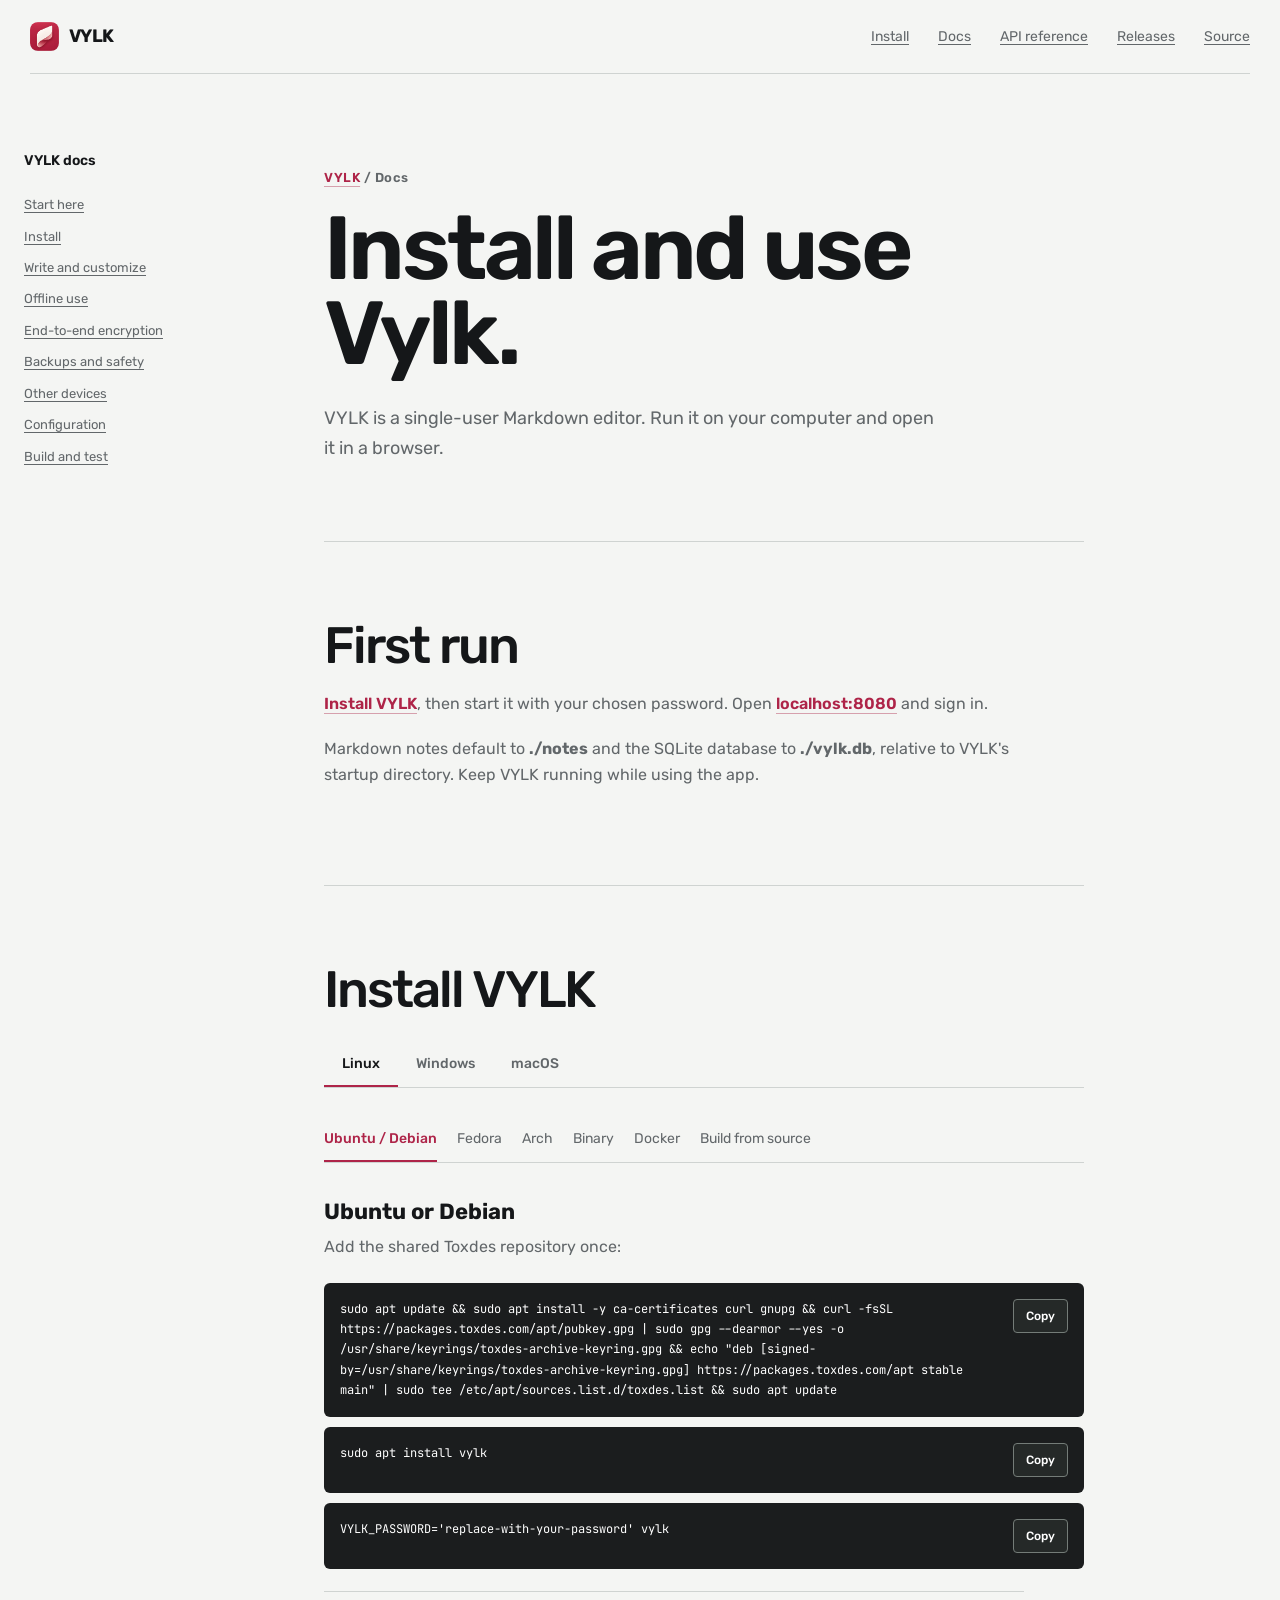
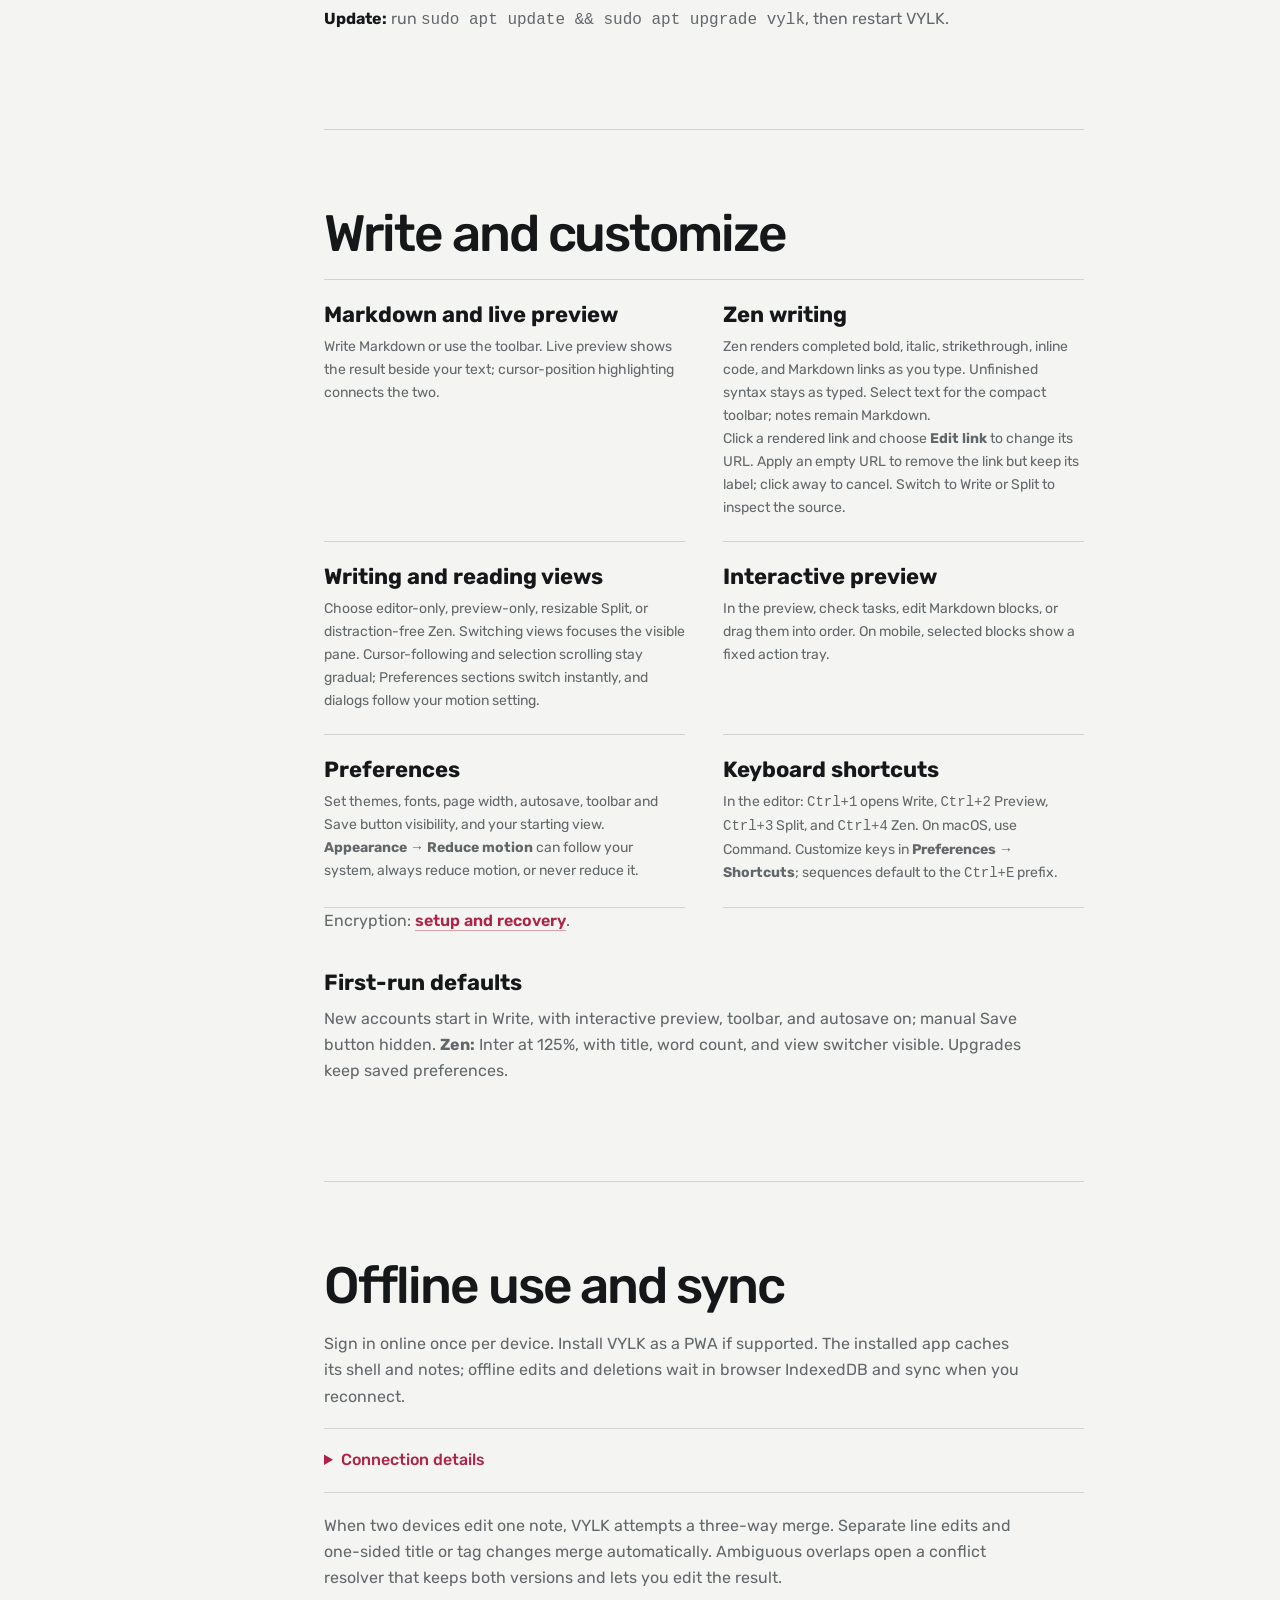
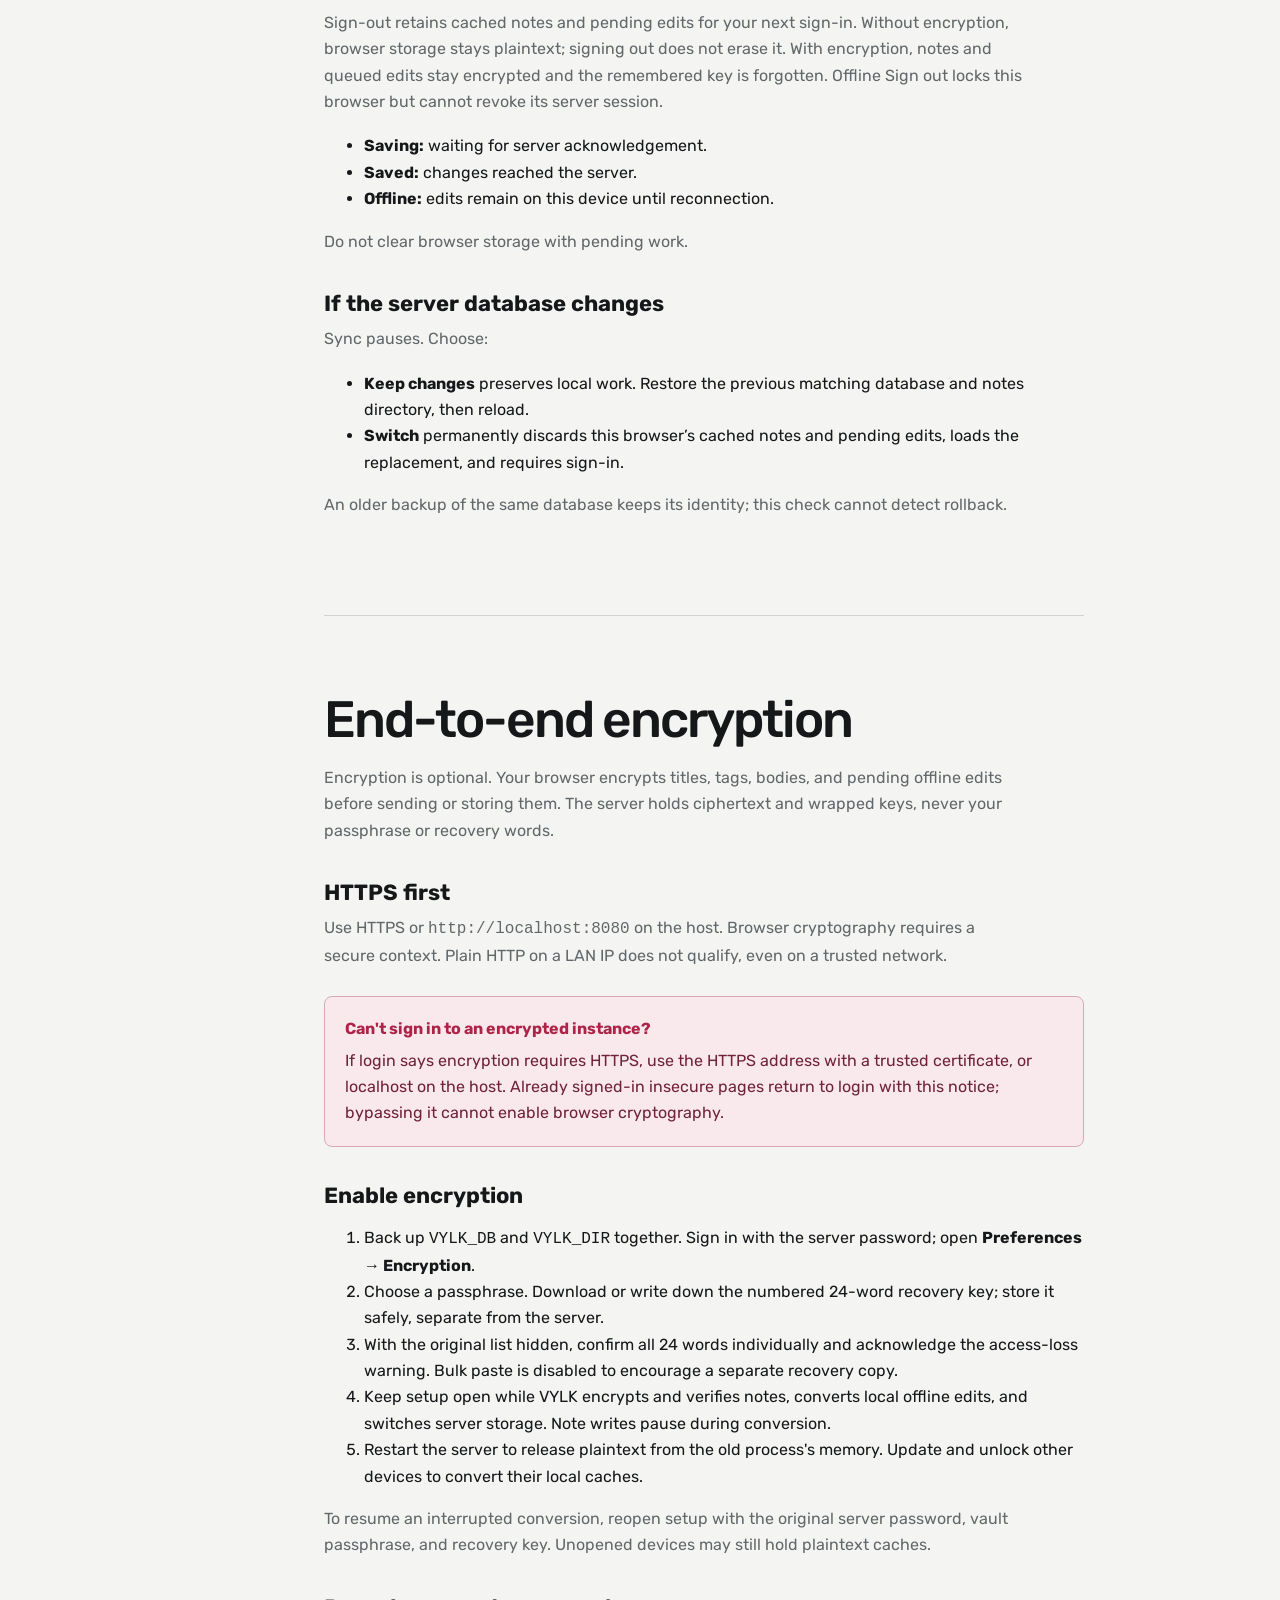
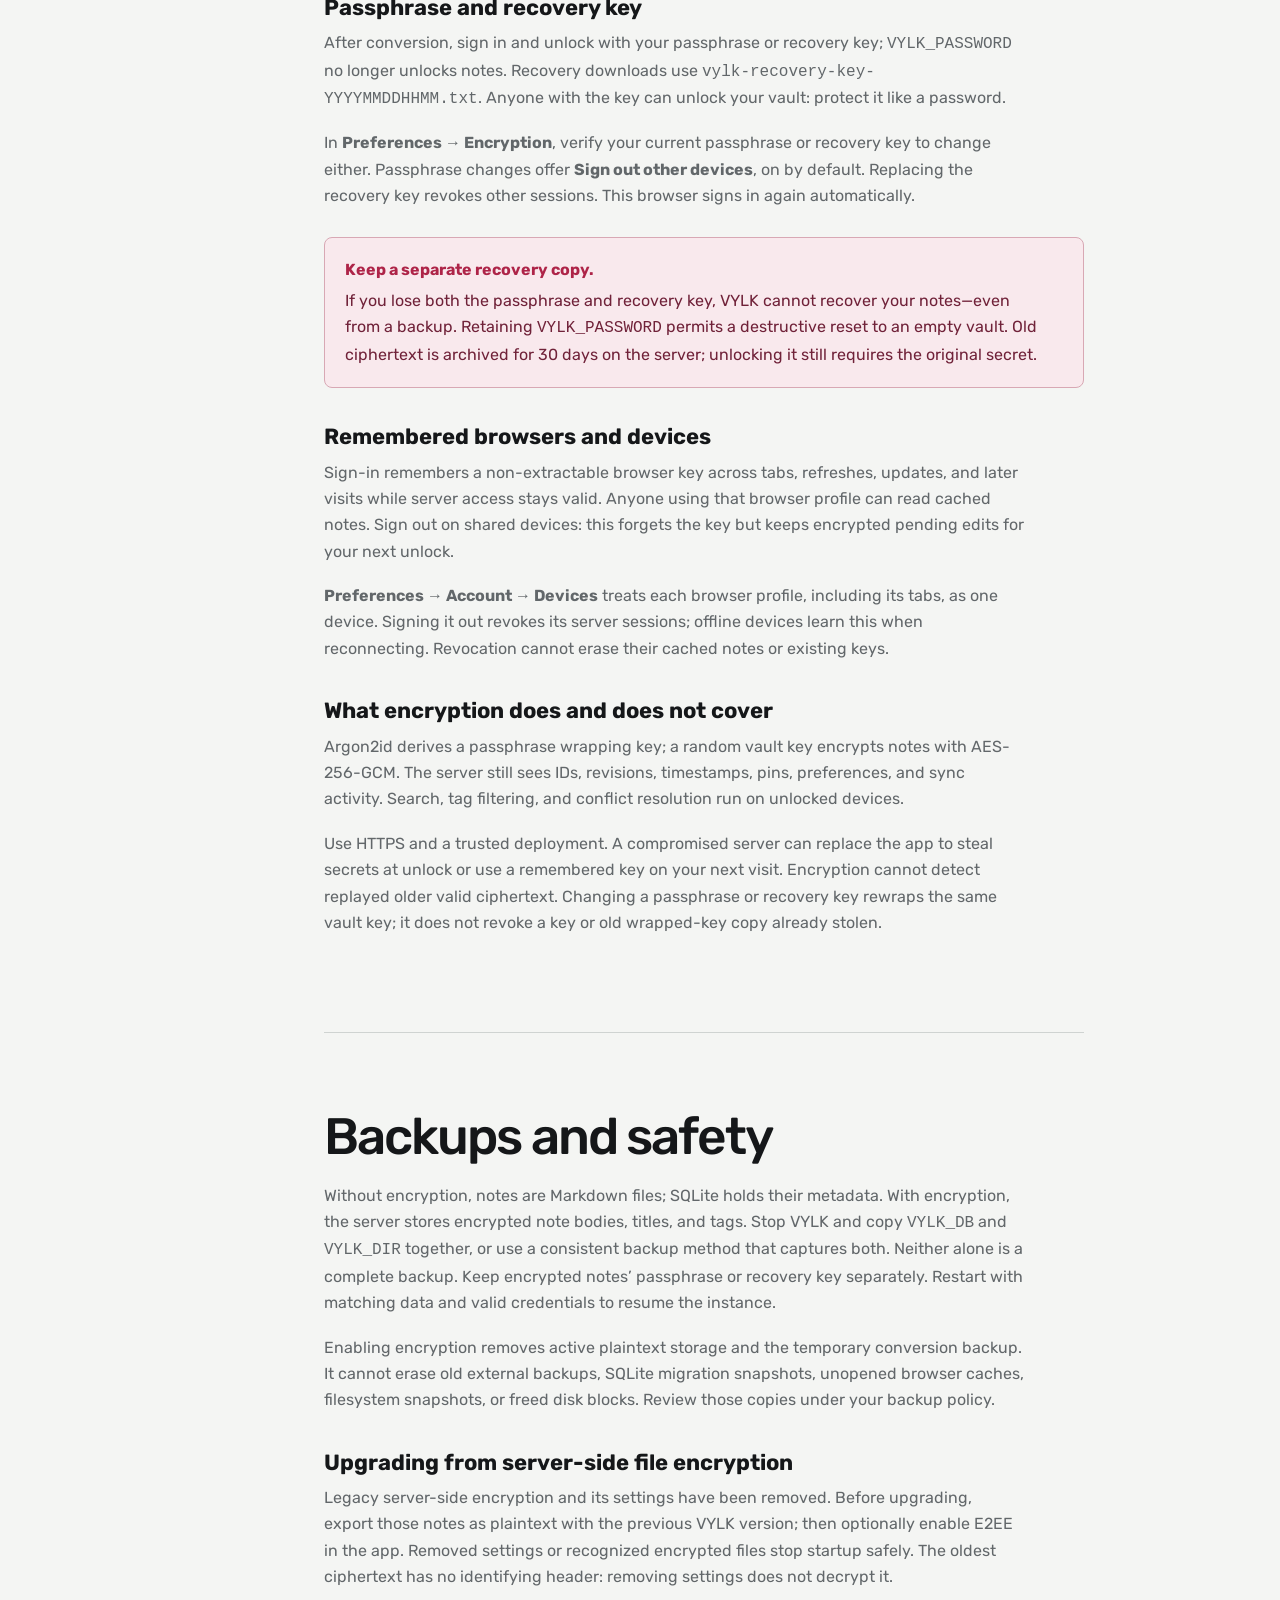
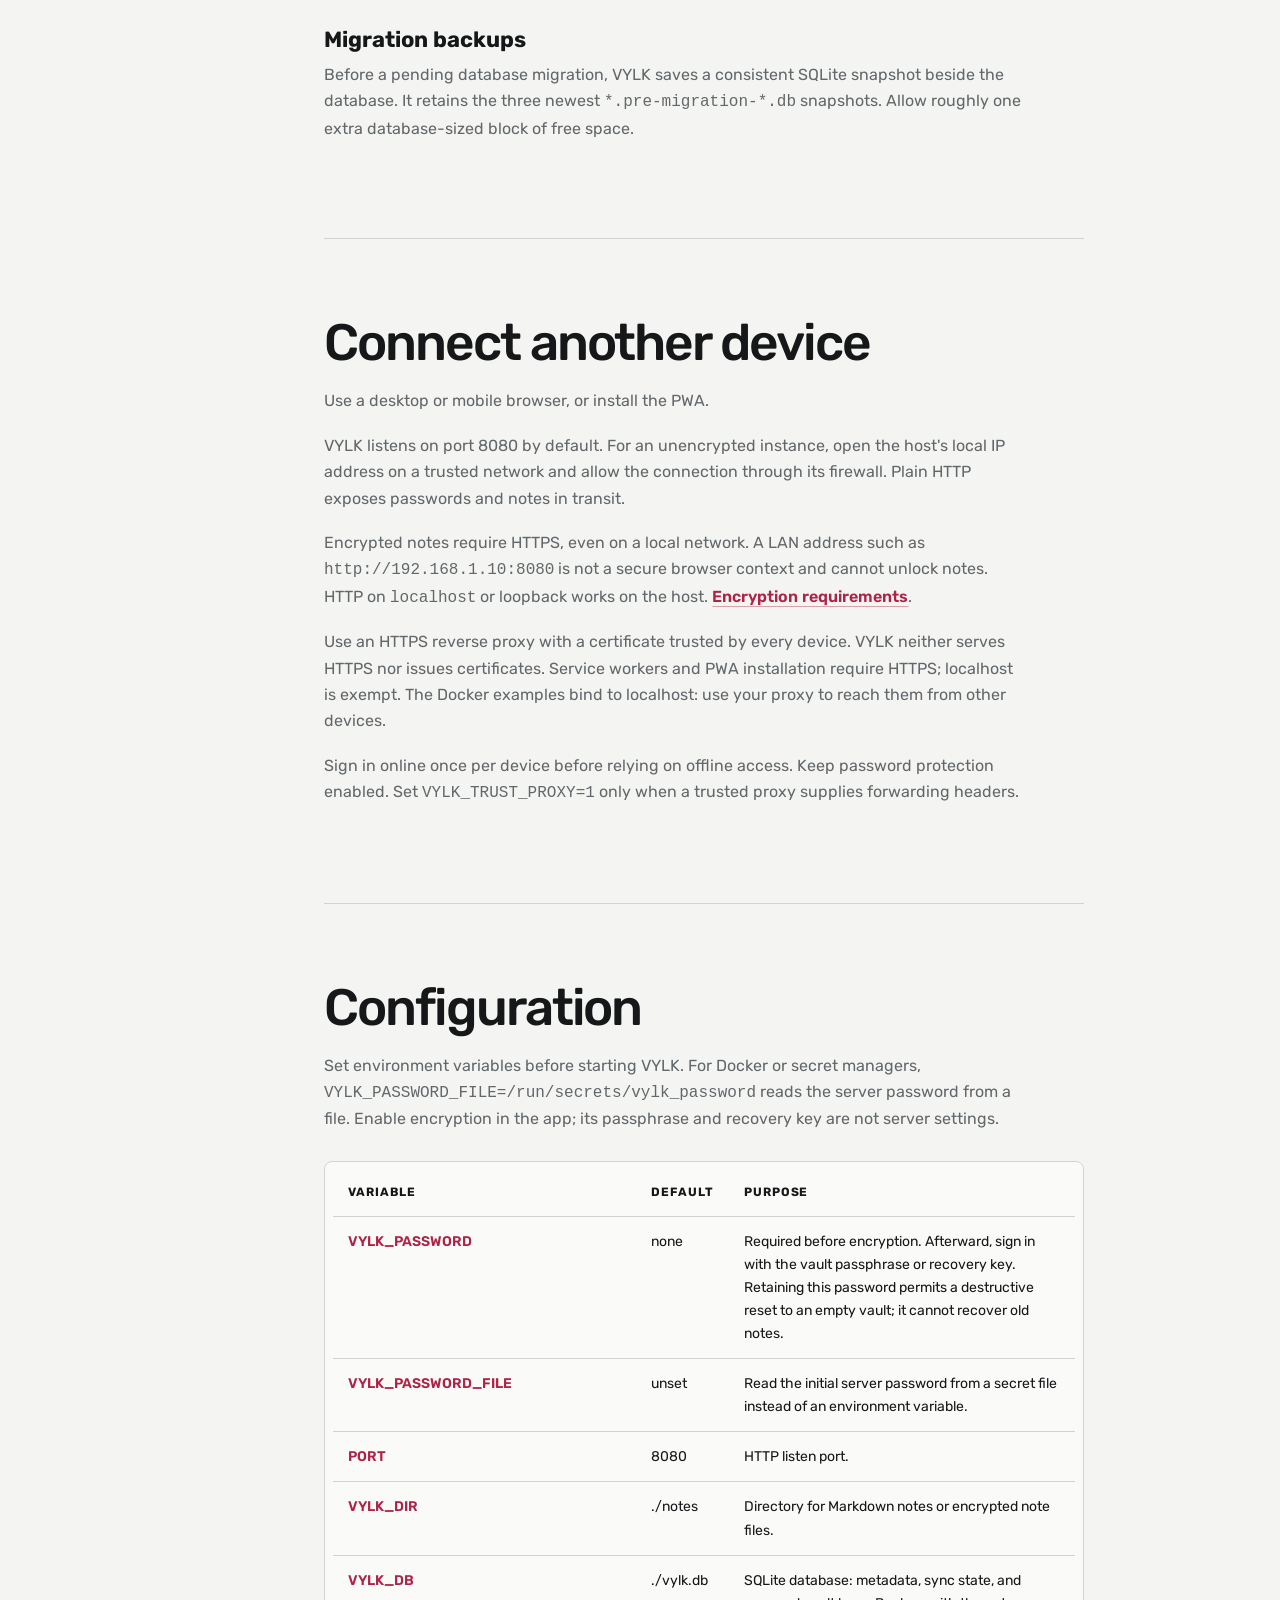
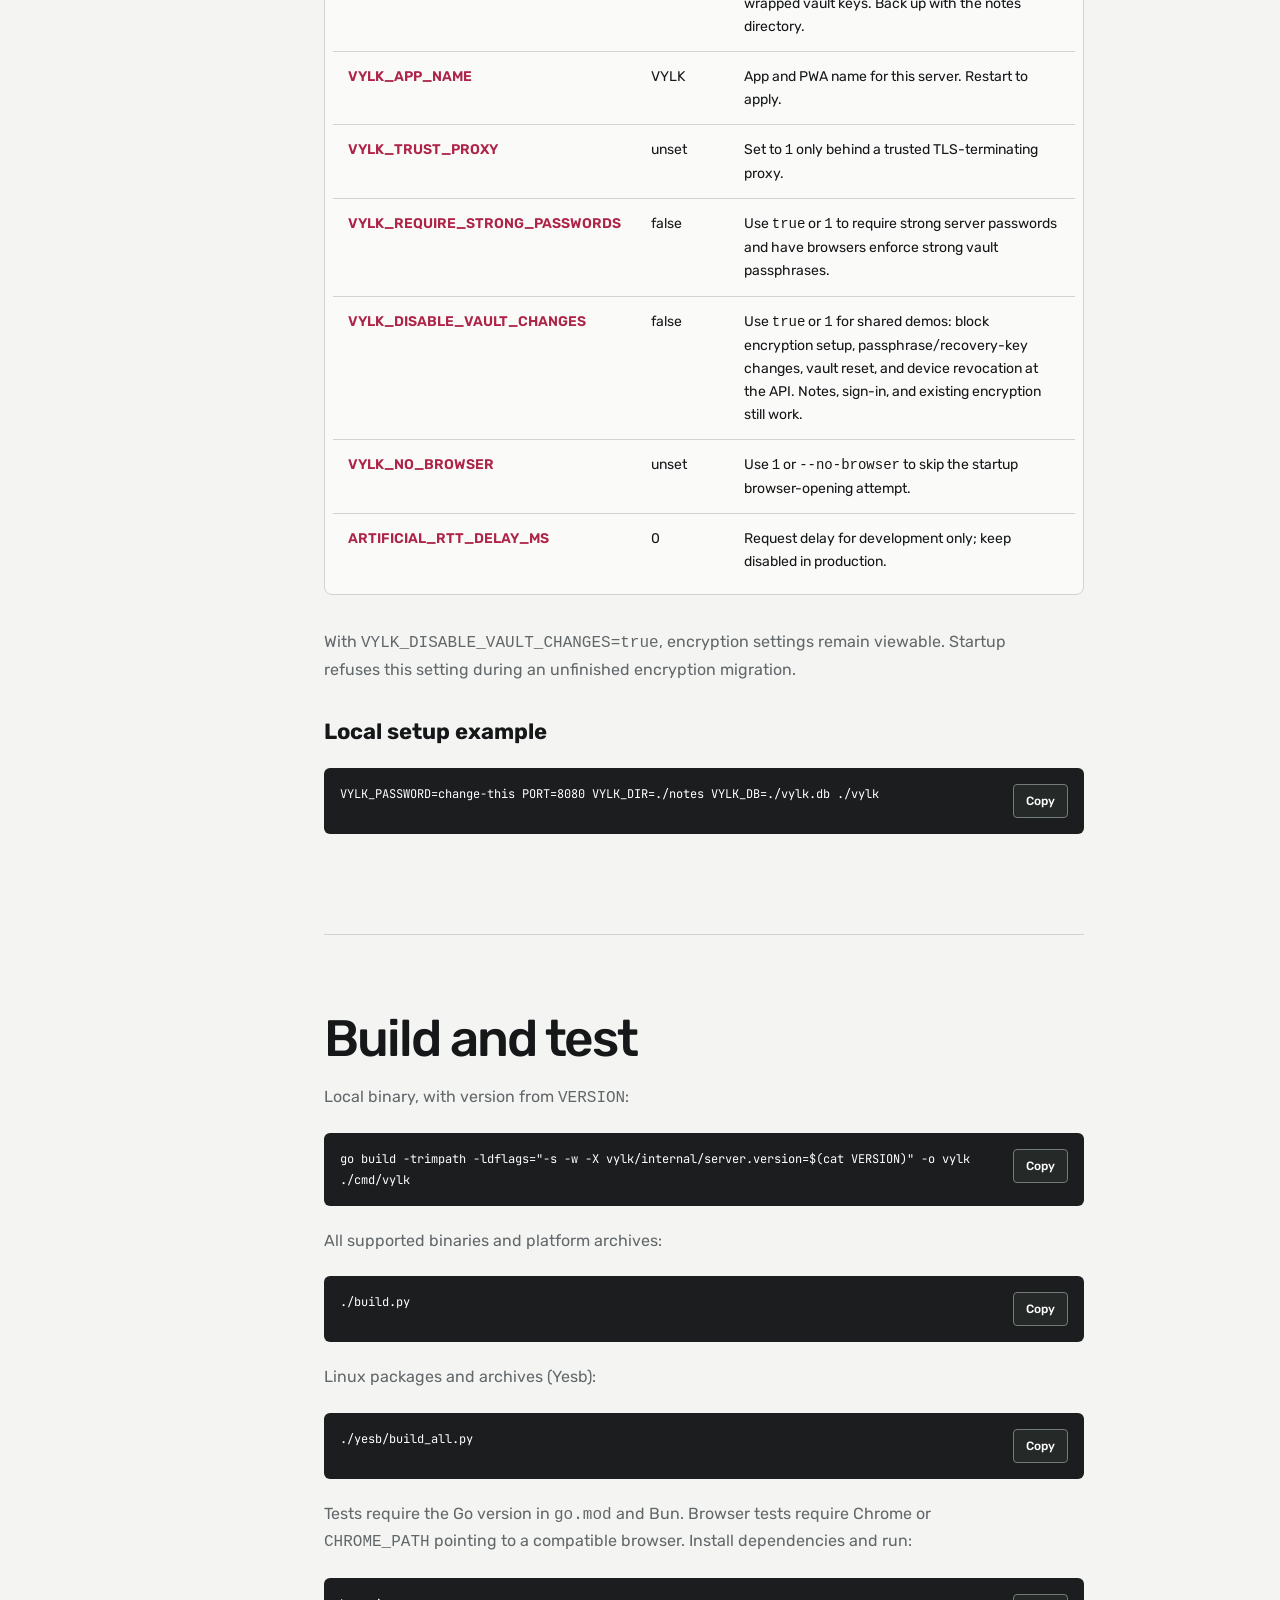
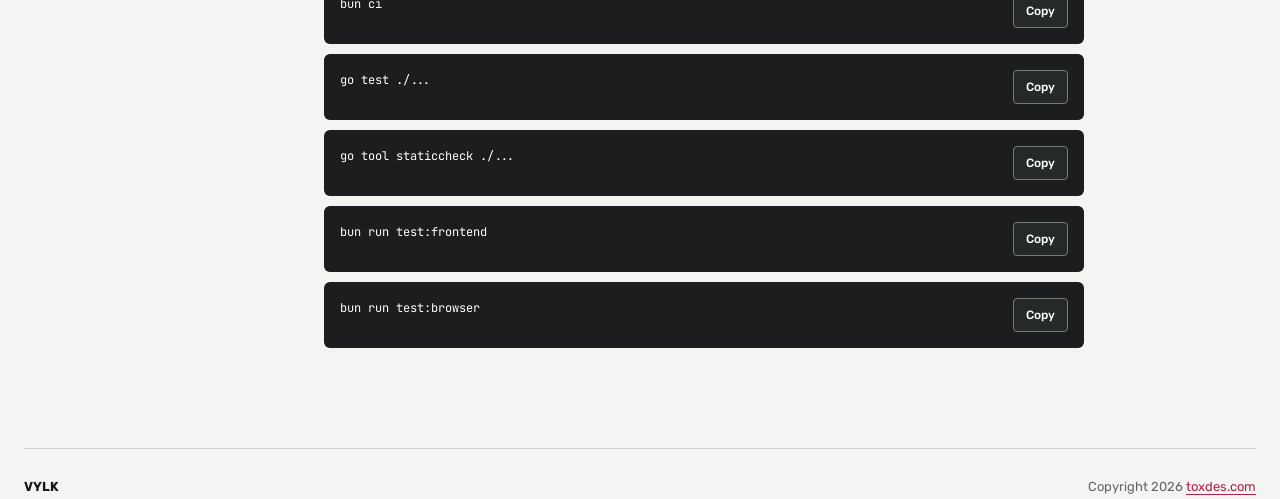
==== commit 7f2e9aa5: "feat: add releases and refresh product site" ====
--- a/docs/index.html
+++ b/docs/index.html
@@ -19,36 +19,37 @@
   <link href="https://fonts.googleapis.com/css2?family=Rubik:wght@400;500;600;700&family=JetBrains+Mono:wght@400;500;600;700&display=swap" rel="stylesheet">
   <link rel="stylesheet" href="style.css">
   <link rel="stylesheet" href="setup.css">
+  <link rel="stylesheet" href="../site-nav.css">
 </head>
 <body>
   <header class="docs-nav">
     <a class="brand" href="../index.html"><img src="../assets/vylk-logo.webp" alt="" width="29" height="29"><span>VYLK</span></a>
-      <nav aria-label="Documentation navigation"><a href="../index.html">Home</a><a class="active" aria-current="page" href="#top">Docs</a><a href="api/">API reference</a><a href="https://github.com/toxdes/vylk">Source</a></nav>
+      <nav aria-label="Documentation navigation"><a href="../index.html#install">Install</a><a class="active" aria-current="page" href="#top">Docs</a><a href="api/">API reference</a><a href="../releases/">Releases</a><a href="https://github.com/toxdes/vylk">Source</a></nav>
   </header>
 
   <div class="docs-shell" id="top">
     <aside class="toc" aria-label="Documentation sections">
       <p>VYLK docs</p>
-      <a href="#start">Start here</a><a href="#install">Install</a><a href="#remote">Other devices</a><a href="#config">Configuration</a><a href="#features">Features</a><a href="#end-to-end-encryption">End-to-end encryption</a><a href="#security">Backups and safety</a><a href="#offline">Offline use</a><a href="#build">Build and test</a>
+      <a href="#start">Start here</a><a href="#install">Install</a><a href="#features">Write and customize</a><a href="#offline">Offline use</a><a href="#end-to-end-encryption">End-to-end encryption</a><a href="#security">Backups and safety</a><a href="#remote">Other devices</a><a href="#config">Configuration</a><a href="#build">Build and test</a>
     </aside>
 
     <main class="docs-main">
       <section class="docs-hero">
         <p class="path" aria-label="Breadcrumb"><a href="../index.html">VYLK</a><span aria-hidden="true"> / </span><span>Docs</span></p>
-        <h1>A small notebook<br>you can run yourself.</h1>
-        <p>VYLK is a lightweight Markdown editor for one person's notes, across their devices. It has live preview, offline-first sync, and optional end-to-end encryption. This guide covers the first run, daily use, and deployment.</p>
+        <h1>Install and use Vylk.</h1>
+        <p>VYLK is a single-user Markdown editor. Run it on your computer and open it in a browser.</p>
       </section>
 
       <section id="start">
-        <h2>Start here</h2>
-        <p>VYLK runs on a computer you control and opens in a browser. Linux packages are the easiest installation. Docker is convenient for a server, while the standalone binary and source build work when you want a smaller or more manual setup.</p>
-        <p><a href="../index.html#install">Choose an installation method</a>, start VYLK, then open <a href="http://localhost:8080">localhost:8080</a>. Sign in with the password you configured.</p>
-        <p>By default, Markdown notes are stored in <b>./notes</b> and the SQLite database is <b>./vylk.db</b>, relative to the directory where VYLK starts. Keep the process running while you use the app.</p>
+        <h2>First run</h2>
+
+        <p><a href="../index.html#install">Install VYLK</a>, then start it with your chosen password. Open <a href="http://localhost:8080">localhost:8080</a> and sign in.</p>
+        <p>Markdown notes default to <b>./notes</b> and the SQLite database to <b>./vylk.db</b>, relative to VYLK's startup directory. Keep VYLK running while using the app.</p>
       </section>
 
       <section id="install">
         <h2>Install VYLK</h2>
-        <p>Pick your computer, then choose the simplest way to install it. Each panel also shows the short update path for that method.</p>
+
         <div class="os-tabs docs-os-tabs" role="tablist" aria-label="Your operating system">
           <button type="button" class="active" data-os-tab="linux" role="tab" aria-selected="true">Linux</button>
           <button type="button" data-os-tab="windows" role="tab" aria-selected="false">Windows</button>
@@ -64,25 +65,25 @@
             <button type="button" data-linux-tab="source" role="tab" aria-selected="false">Build from source</button>
           </div>
           <div class="linux-panel active" data-linux-panel="ubuntu">
-            <h3>Ubuntu or Debian</h3><p>Add the shared Toxdes repository once, then install VYLK.</p>
+            <h3>Ubuntu or Debian</h3><p>Add the shared Toxdes repository once:</p>
             <div class="command-list"><div class="command-row"><code>sudo apt update &amp;&amp; sudo apt install -y ca-certificates curl gnupg &amp;&amp; curl -fsSL https://packages.toxdes.com/apt/pubkey.gpg | sudo gpg --dearmor --yes -o /usr/share/keyrings/toxdes-archive-keyring.gpg &amp;&amp; echo "deb [signed-by=/usr/share/keyrings/toxdes-archive-keyring.gpg] https://packages.toxdes.com/apt stable main" | sudo tee /etc/apt/sources.list.d/toxdes.list &amp;&amp; sudo apt update</code><button type="button" class="copy-button" aria-label="Copy repository setup command">Copy</button></div><div class="command-row"><code>sudo apt install vylk</code><button type="button" class="copy-button" aria-label="Copy install command">Copy</button></div><div class="command-row"><code>VYLK_PASSWORD='replace-with-your-password' vylk</code><button type="button" class="copy-button" aria-label="Copy start command">Copy</button></div></div>
             <p class="update-note"><b>Update:</b> run <code>sudo apt update &amp;&amp; sudo apt upgrade vylk</code>, then restart VYLK.</p>
           </div>
           <div class="linux-panel" data-linux-panel="fedora">
-            <h3>Fedora</h3><p>Add the shared Toxdes repository once, then install VYLK.</p>
+            <h3>Fedora</h3><p>Add the shared Toxdes repository once:</p>
             <div class="command-list"><div class="command-row"><code>printf '%s\n' '[toxdes]' 'name=Toxdes' 'baseurl=https://packages.toxdes.com/rpm' 'enabled=1' 'gpgcheck=1' 'repo_gpgcheck=1' 'gpgkey=https://packages.toxdes.com/rpm/pubkey.gpg' | sudo tee /etc/yum.repos.d/toxdes.repo</code><button type="button" class="copy-button" aria-label="Copy Fedora repository command">Copy</button></div><div class="command-row"><code>sudo dnf install vylk</code><button type="button" class="copy-button" aria-label="Copy Fedora install command">Copy</button></div><div class="command-row"><code>VYLK_PASSWORD='replace-with-your-password' vylk</code><button type="button" class="copy-button" aria-label="Copy start command">Copy</button></div></div>
             <p class="update-note"><b>Update:</b> run <code>sudo dnf upgrade vylk</code>, then restart VYLK.</p>
           </div>
           <div class="linux-panel" data-linux-panel="arch">
-            <h3>Arch Linux</h3><p>VYLK is available in the AUR.</p><div class="command-list"><div class="command-row"><code>yay -S vylk-bin</code><button type="button" class="copy-button" aria-label="Copy AUR install command">Copy</button></div><div class="command-row"><code>VYLK_PASSWORD='replace-with-your-password' vylk</code><button type="button" class="copy-button" aria-label="Copy start command">Copy</button></div></div><p>To build from the current source instead, use <code>yay -S vylk-git</code>.</p>
+            <h3>Arch Linux (AUR)</h3><div class="command-list"><div class="command-row"><code>yay -S vylk-bin</code><button type="button" class="copy-button" aria-label="Copy AUR install command">Copy</button></div><div class="command-row"><code>VYLK_PASSWORD='replace-with-your-password' vylk</code><button type="button" class="copy-button" aria-label="Copy start command">Copy</button></div></div><p>For current source: <code>yay -S vylk-git</code>.</p>
             <p class="update-note"><b>Update:</b> run <code>yay -Syu vylk-bin</code>, then restart VYLK.</p>
           </div>
           <div class="linux-panel" data-linux-panel="binary">
-            <h3>Standalone binary</h3><p>Download the archive for your processor, then put the binary on your <code>PATH</code>.</p><p class="download-links"><a data-release-asset="vylk_{version}_amd64.tar.gz" data-release-label="Download v{version} - AMD64" href="https://packages.toxdes.com/releases/vylk___VYLK_VERSION___amd64.tar.gz">Download v__VYLK_VERSION__ - AMD64</a><a data-release-asset="vylk_{version}_arm64.tar.gz" data-release-label="Download v{version} - ARM64" href="https://packages.toxdes.com/releases/vylk___VYLK_VERSION___arm64.tar.gz">Download v__VYLK_VERSION__ - ARM64</a></p><div class="command-list"><div class="command-row"><code>curl -fsSL https://packages.toxdes.com/releases/vylk___VYLK_VERSION___amd64.tar.gz | sudo tar xzC /</code><button type="button" class="copy-button" aria-label="Copy binary install command">Copy</button></div><div class="command-row"><code>VYLK_PASSWORD='replace-with-your-password' vylk</code><button type="button" class="copy-button" aria-label="Copy start command">Copy</button></div></div>
+            <h3>Standalone binary</h3><p>Download your processor’s archive and put the binary on your <code>PATH</code>.</p><p class="download-links"><a data-release-asset="vylk_{version}_amd64.tar.gz" data-release-label="Download v{version} - AMD64" href="https://packages.toxdes.com/releases/vylk___VYLK_VERSION___amd64.tar.gz">Download v__VYLK_VERSION__ - AMD64</a><a data-release-asset="vylk_{version}_arm64.tar.gz" data-release-label="Download v{version} - ARM64" href="https://packages.toxdes.com/releases/vylk___VYLK_VERSION___arm64.tar.gz">Download v__VYLK_VERSION__ - ARM64</a></p><div class="command-list"><div class="command-row"><code>curl -fsSL https://packages.toxdes.com/releases/vylk___VYLK_VERSION___amd64.tar.gz | sudo tar xzC /</code><button type="button" class="copy-button" aria-label="Copy binary install command">Copy</button></div><div class="command-row"><code>VYLK_PASSWORD='replace-with-your-password' vylk</code><button type="button" class="copy-button" aria-label="Copy start command">Copy</button></div></div>
             <p class="update-note"><b>Update:</b> download the newer archive, replace the binary, and restart VYLK. Your notes and database stay where they are.</p>
           </div>
           <div class="linux-panel" data-linux-panel="linux-docker">
-            <h3>Docker</h3><p>The image supports Linux AMD64 and ARM64. The named volume keeps your notes and database.</p><div class="command-list"><div class="command-row"><code data-version-template>docker run -d --name vylk -p 127.0.0.1:8080:8080 -e VYLK_PASSWORD='replace-with-your-password' -v vylk-data:/data toxdes/vylk:{version}</code><button type="button" class="copy-button" aria-label="Copy Docker run command">Copy</button></div></div><p>Open <a href="http://localhost:8080">localhost:8080</a> after the container starts.</p>
+            <h3>Docker</h3><p>Linux AMD64 and ARM64. Notes and database are stored in <code>vylk-data</code>.</p><div class="command-list"><div class="command-row"><code data-version-template>docker run -d --name vylk -p 127.0.0.1:8080:8080 -e VYLK_PASSWORD='replace-with-your-password' -v vylk-data:/data toxdes/vylk:{version}</code><button type="button" class="copy-button" aria-label="Copy Docker run command">Copy</button></div></div><p>Open <a href="http://localhost:8080">localhost:8080</a> after the container starts.</p>
             <p class="update-note"><b>Update:</b> pull the new image, remove the container, then run the same command again with the volume unchanged.</p>
           </div>
           <div class="linux-panel" data-linux-panel="source">
@@ -92,127 +93,127 @@
         </div>
         <div class="os-panel" data-os-panel="windows">
           <div class="method-tabs" role="tablist" aria-label="Windows installation method"><button type="button" class="active" data-windows-tab="binary" role="tab" aria-selected="true">Binary</button><button type="button" data-windows-tab="docker" role="tab" aria-selected="false">Docker</button></div>
-          <div class="platform-panel active" data-windows-panel="binary"><h3 id="windows">Windows binary</h3><p>Download the executable, then open PowerShell in the same folder.</p><p><a data-release-asset="vylk_windows_amd64_{version}.exe" data-release-label="Download v{version} - Windows AMD64" href="https://packages.toxdes.com/releases/vylk_windows_amd64___VYLK_VERSION___.exe">Download v__VYLK_VERSION__ - Windows AMD64</a></p><div class="command-list"><div class="command-row"><code>$env:VYLK_PASSWORD="replace-with-your-password"</code><button type="button" class="copy-button" aria-label="Copy Windows password command">Copy</button></div><div class="command-row"><code data-version-template>.\vylk_windows_amd64_{version}.exe</code><button type="button" class="copy-button" aria-label="Copy Windows start command">Copy</button></div></div><p class="update-note"><b>Update:</b> download the newer executable, replace the file in the same folder, and start it again. Keep the <code>notes</code> folder and <code>vylk.db</code> file.</p></div>
-          <div class="platform-panel" data-windows-panel="docker"><h3>Docker</h3><p>Use the Docker image. Your notes stay in a named volume.</p><div class="command-list"><div class="command-row"><code data-version-template>docker run -d --name vylk -p 127.0.0.1:8080:8080 -e VYLK_PASSWORD='replace-with-your-password' -v vylk-data:/data toxdes/vylk:{version}</code><button type="button" class="copy-button" aria-label="Copy Docker run command">Copy</button></div></div><p class="update-note"><b>Update:</b> pull the new image, remove the container, and run the same command again with <code>vylk-data</code> unchanged.</p></div>
+          <div class="platform-panel active" data-windows-panel="binary"><h3 id="windows">Windows binary</h3><p>Download the executable and open PowerShell in its folder.</p><p><a data-release-asset="vylk_windows_amd64_{version}.exe" data-release-label="Download v{version} - Windows AMD64" href="https://packages.toxdes.com/releases/vylk_windows_amd64___VYLK_VERSION___.exe">Download v__VYLK_VERSION__ - Windows AMD64</a></p><div class="command-list"><div class="command-row"><code>$env:VYLK_PASSWORD="replace-with-your-password"</code><button type="button" class="copy-button" aria-label="Copy Windows password command">Copy</button></div><div class="command-row"><code data-version-template>.\vylk_windows_amd64_{version}.exe</code><button type="button" class="copy-button" aria-label="Copy Windows start command">Copy</button></div></div><p class="update-note"><b>Update:</b> download the newer executable, replace the file in the same folder, and start it again. Keep the <code>notes</code> folder and <code>vylk.db</code> file.</p></div>
+          <div class="platform-panel" data-windows-panel="docker"><h3>Docker</h3><p>Notes and database are stored in <code>vylk-data</code>.</p><div class="command-list"><div class="command-row"><code data-version-template>docker run -d --name vylk -p 127.0.0.1:8080:8080 -e VYLK_PASSWORD='replace-with-your-password' -v vylk-data:/data toxdes/vylk:{version}</code><button type="button" class="copy-button" aria-label="Copy Docker run command">Copy</button></div></div><p class="update-note"><b>Update:</b> pull the new image, remove the container, and run the same command again with <code>vylk-data</code> unchanged.</p></div>
         </div>
         <div class="os-panel" data-os-panel="macos">
           <div class="method-tabs" role="tablist" aria-label="macOS installation method"><button type="button" class="active" data-macos-tab="homebrew" role="tab" aria-selected="true">Homebrew</button><button type="button" data-macos-tab="docker" role="tab" aria-selected="false">Docker</button><button type="button" data-macos-tab="zip" role="tab" aria-selected="false">Binary</button><button type="button" data-macos-tab="source" role="tab" aria-selected="false">Build from source</button></div>
-          <div class="platform-panel active" data-macos-panel="homebrew"><h3 id="macos">Homebrew</h3><p>Install from the Toxdes tap:</p><div class="command-list"><div class="command-row"><code>brew install toxdes/tap/vylk</code><button type="button" class="copy-button" aria-label="Copy Homebrew install command">Copy</button></div></div><p class="update-note"><b>Update:</b> run <code>brew update &amp;&amp; brew upgrade vylk</code>.</p></div>
-          <div class="platform-panel" data-macos-panel="zip"><h3>macOS binary</h3><p>Download the ZIP archive for your Mac, extract it, then start VYLK from Terminal.</p><p class="download-links"><a data-release-asset="vylk-{version}-macos-amd64.zip" data-release-label="Download v{version} - Intel" href="https://packages.toxdes.com/releases/vylk-__VYLK_VERSION__-macos-amd64.zip">Download v__VYLK_VERSION__ - Intel</a><a data-release-asset="vylk-{version}-macos-arm64.zip" data-release-label="Download v{version} - Apple Silicon" href="https://packages.toxdes.com/releases/vylk-__VYLK_VERSION__-macos-arm64.zip">Download v__VYLK_VERSION__ - Apple Silicon</a></p><div class="command-list"><div class="command-row"><code>VYLK_PASSWORD='replace-with-your-password' ./vylk</code><button type="button" class="copy-button" aria-label="Copy macOS start command">Copy</button></div></div><p class="update-note"><b>Update:</b> download the newer ZIP, replace the binary, and restart VYLK. Keep your notes folder and database.</p></div>
-          <div class="platform-panel" data-macos-panel="docker"><h3>Docker</h3><p>Use the Docker image. Your notes stay in a named volume.</p><div class="command-list"><div class="command-row"><code data-version-template>docker run -d --name vylk -p 127.0.0.1:8080:8080 -e VYLK_PASSWORD='replace-with-your-password' -v vylk-data:/data toxdes/vylk:{version}</code><button type="button" class="copy-button" aria-label="Copy Docker run command">Copy</button></div></div><p class="update-note"><b>Update:</b> pull the new image, remove the container, and run the same command again with <code>vylk-data</code> unchanged.</p></div>
-          <div class="platform-panel" data-macos-panel="source"><h3>Build from source</h3><p>Install Go, then build VYLK from the public source repository.</p><div class="command-list"><div class="command-row"><code>git clone https://github.com/toxdes/vylk.git &amp;&amp; cd vylk</code><button type="button" class="copy-button" aria-label="Copy clone command">Copy</button></div><div class="command-row"><code>go build -trimpath -ldflags="-s -w -X vylk/internal/server.version=$(cat VERSION)" -o vylk ./cmd/vylk</code><button type="button" class="copy-button" aria-label="Copy build command">Copy</button></div><div class="command-row"><code>VYLK_PASSWORD='replace-with-your-password' ./vylk</code><button type="button" class="copy-button" aria-label="Copy start command">Copy</button></div></div><p class="update-note"><b>Update:</b> pull the latest source, rebuild the binary, and restart it.</p></div>
-        </div>
+          <div class="platform-panel active" data-macos-panel="homebrew"><h3 id="macos">Homebrew</h3><div class="command-list"><div class="command-row"><code>brew install toxdes/tap/vylk</code><button type="button" class="copy-button" aria-label="Copy Homebrew install command">Copy</button></div></div><p class="update-note"><b>Update:</b> run <code>brew update &amp;&amp; brew upgrade vylk</code>.</p></div>
+          <div class="platform-panel" data-macos-panel="zip"><h3>macOS binary</h3><p>Download and extract the ZIP, then start VYLK from Terminal.</p><p class="download-links"><a data-release-asset="vylk-{version}-macos-amd64.zip" data-release-label="Download v{version} - Intel" href="https://packages.toxdes.com/releases/vylk-__VYLK_VERSION__-macos-amd64.zip">Download v__VYLK_VERSION__ - Intel</a><a data-release-asset="vylk-{version}-macos-arm64.zip" data-release-label="Download v{version} - Apple Silicon" href="https://packages.toxdes.com/releases/vylk-__VYLK_VERSION__-macos-arm64.zip">Download v__VYLK_VERSION__ - Apple Silicon</a></p><div class="command-list"><div class="command-row"><code>VYLK_PASSWORD='replace-with-your-password' ./vylk</code><button type="button" class="copy-button" aria-label="Copy macOS start command">Copy</button></div></div><p class="update-note"><b>Update:</b> download the newer ZIP, replace the binary, and restart VYLK. Keep your notes folder and database.</p></div>
+          <div class="platform-panel" data-macos-panel="docker"><h3>Docker</h3><p>Notes and database are stored in <code>vylk-data</code>.</p><div class="command-list"><div class="command-row"><code data-version-template>docker run -d --name vylk -p 127.0.0.1:8080:8080 -e VYLK_PASSWORD='replace-with-your-password' -v vylk-data:/data toxdes/vylk:{version}</code><button type="button" class="copy-button" aria-label="Copy Docker run command">Copy</button></div></div><p class="update-note"><b>Update:</b> pull the new image, remove the container, and run the same command again with <code>vylk-data</code> unchanged.</p></div>
+          <div class="platform-panel" data-macos-panel="source"><h3>Build from source</h3><p>Requires Git and the Go version in <code>go.mod</code>.</p><div class="command-list"><div class="command-row"><code>git clone https://github.com/toxdes/vylk.git &amp;&amp; cd vylk</code><button type="button" class="copy-button" aria-label="Copy clone command">Copy</button></div><div class="command-row"><code>go build -trimpath -ldflags="-s -w -X vylk/internal/server.version=$(cat VERSION)" -o vylk ./cmd/vylk</code><button type="button" class="copy-button" aria-label="Copy build command">Copy</button></div><div class="command-row"><code>VYLK_PASSWORD='replace-with-your-password' ./vylk</code><button type="button" class="copy-button" aria-label="Copy start command">Copy</button></div></div><p class="update-note"><b>Update:</b> pull the latest source, rebuild the binary, and restart it.</p></div>
+        </div>
+      </section>
+
+      <section id="features">
+        <h2>Write and customize</h2>
+        <div class="feature-list">
+          <div><h3>Markdown and live preview</h3><p>Write Markdown or use the toolbar. Live preview shows the result beside your text; cursor-position highlighting connects the two.</p></div>
+          <div><h3>Zen writing</h3><p>Zen renders completed bold, italic, strikethrough, inline code, and Markdown links as you type. Unfinished syntax stays as typed. Select text for the compact toolbar; notes remain Markdown.</p><p>Click a rendered link and choose <b>Edit link</b> to change its URL. Apply an empty URL to remove the link but keep its label; click away to cancel. Switch to Write or Split to inspect the source.</p></div>
+          <div><h3>Writing and reading views</h3><p>Choose editor-only, preview-only, resizable Split, or distraction-free Zen. Switching views focuses the visible pane. Cursor-following and selection scrolling stay gradual; Preferences sections switch instantly, and dialogs follow your motion setting.</p></div>
+          <div><h3>Interactive preview</h3><p>In the preview, check tasks, edit Markdown blocks, or drag them into order. On mobile, selected blocks show a fixed action tray.</p></div>
+          <div><h3>Preferences</h3><p>Set themes, fonts, page width, autosave, toolbar and Save button visibility, and your starting view. <b>Appearance → Reduce motion</b> can follow your system, always reduce motion, or never reduce it.</p></div>
+          <div><h3>Keyboard shortcuts</h3><p>In the editor: <code>Ctrl+1</code> opens Write, <code>Ctrl+2</code> Preview, <code>Ctrl+3</code> Split, and <code>Ctrl+4</code> Zen. On macOS, use Command. Customize keys in <b>Preferences → Shortcuts</b>; sequences default to the <code>Ctrl+E</code> prefix.</p></div>
+        </div>
+        <p>Encryption: <a href="#end-to-end-encryption">setup and recovery</a>.</p>
+        <h3>First-run defaults</h3>
+        <p>New accounts start in Write, with interactive preview, toolbar, and autosave on; manual Save button hidden. <b>Zen:</b> Inter at 125%, with title, word count, and view switcher visible. Upgrades keep saved preferences.</p>
+      </section>
+
+      <section id="offline">
+        <h2>Offline use and sync</h2>
+        <p>Sign in online once per device. Install VYLK as a PWA if supported. The installed app caches its shell and notes; offline edits and deletions wait in browser IndexedDB and sync when you reconnect.</p>
+        <details class="docs-details"><summary>Connection details</summary><p>While open, an authenticated event stream watches for changes. A 25-second heartbeat updates Online/Offline status; 70 seconds without one means offline. On reconnect, VYLK reconciles the full cache before replaying local work.</p></details>
+        <p>When two devices edit one note, VYLK attempts a three-way merge. Separate line edits and one-sided title or tag changes merge automatically. Ambiguous overlaps open a conflict resolver that keeps both versions and lets you edit the result.</p>
+        <p>Sign-out retains cached notes and pending edits for your next sign-in. Without encryption, browser storage stays plaintext; signing out does not erase it. With encryption, notes and queued edits stay encrypted and the remembered key is forgotten. Offline Sign out locks this browser but cannot revoke its server session.</p>
+        <ul><li><b>Saving:</b> waiting for server acknowledgement.</li><li><b>Saved:</b> changes reached the server.</li><li><b>Offline:</b> edits remain on this device until reconnection.</li></ul><p>Do not clear browser storage with pending work.</p>
+        <h3>If the server database changes</h3><p>Sync pauses. Choose:</p><ul><li><b>Keep changes</b> preserves local work. Restore the previous matching database and notes directory, then reload.</li><li><b>Switch</b> permanently discards this browser’s cached notes and pending edits, loads the replacement, and requires sign-in.</li></ul><p>An older backup of the same database keeps its identity; this check cannot detect rollback.</p>
+      </section>
+
+      <section id="end-to-end-encryption">
+        <h2>End-to-end encryption</h2>
+        <p>Encryption is optional. Your browser encrypts titles, tags, bodies, and pending offline edits before sending or storing them. The server holds ciphertext and wrapped keys, never your passphrase or recovery words.</p>
+        <h3>HTTPS first</h3>
+        <p>Use HTTPS or <code>http://localhost:8080</code> on the host. Browser cryptography requires a secure context. Plain HTTP on a LAN IP does not qualify, even on a trusted network.</p>
+        <div class="callout"><strong>Can't sign in to an encrypted instance?</strong><p>If login says encryption requires HTTPS, use the HTTPS address with a trusted certificate, or localhost on the host. Already signed-in insecure pages return to login with this notice; bypassing it cannot enable browser cryptography.</p></div>
+        <h3>Enable encryption</h3>
+        <ol>
+          <li>Back up <code>VYLK_DB</code> and <code>VYLK_DIR</code> together. Sign in with the server password; open <b>Preferences → Encryption</b>.</li>
+          <li>Choose a passphrase. Download or write down the numbered 24-word recovery key; store it safely, separate from the server.</li>
+          <li>With the original list hidden, confirm all 24 words individually and acknowledge the access-loss warning. Bulk paste is disabled to encourage a separate recovery copy.</li>
+          <li>Keep setup open while VYLK encrypts and verifies notes, converts local offline edits, and switches server storage. Note writes pause during conversion.</li>
+          <li>Restart the server to release plaintext from the old process's memory. Update and unlock other devices to convert their local caches.</li>
+        </ol>
+        <p>To resume an interrupted conversion, reopen setup with the original server password, vault passphrase, and recovery key. Unopened devices may still hold plaintext caches.</p>
+        <h3>Passphrase and recovery key</h3>
+        <p>After conversion, sign in and unlock with your passphrase or recovery key; <code>VYLK_PASSWORD</code> no longer unlocks notes. Recovery downloads use <code>vylk-recovery-key-YYYYMMDDHHMM.txt</code>. Anyone with the key can unlock your vault: protect it like a password.</p>
+        <p>In <b>Preferences → Encryption</b>, verify your current passphrase or recovery key to change either. Passphrase changes offer <b>Sign out other devices</b>, on by default. Replacing the recovery key revokes other sessions. This browser signs in again automatically.</p>
+        <div class="callout"><strong>Keep a separate recovery copy.</strong><p>If you lose both the passphrase and recovery key, VYLK cannot recover your notes—even from a backup. Retaining <code>VYLK_PASSWORD</code> permits a destructive reset to an empty vault. Old ciphertext is archived for 30 days on the server; unlocking it still requires the original secret.</p></div>
+        <h3>Remembered browsers and devices</h3>
+        <p>Sign-in remembers a non-extractable browser key across tabs, refreshes, updates, and later visits while server access stays valid. Anyone using that browser profile can read cached notes. Sign out on shared devices: this forgets the key but keeps encrypted pending edits for your next unlock.</p>
+        <p><b>Preferences → Account → Devices</b> treats each browser profile, including its tabs, as one device. Signing it out revokes its server sessions; offline devices learn this when reconnecting. Revocation cannot erase their cached notes or existing keys.</p>
+        <h3>What encryption does and does not cover</h3>
+        <p>Argon2id derives a passphrase wrapping key; a random vault key encrypts notes with AES-256-GCM. The server still sees IDs, revisions, timestamps, pins, preferences, and sync activity. Search, tag filtering, and conflict resolution run on unlocked devices.</p>
+        <p>Use HTTPS and a trusted deployment. A compromised server can replace the app to steal secrets at unlock or use a remembered key on your next visit. Encryption cannot detect replayed older valid ciphertext. Changing a passphrase or recovery key rewraps the same vault key; it does not revoke a key or old wrapped-key copy already stolen.</p>
+
+      </section>
+
+      <section id="security">
+        <h2>Backups and safety</h2>
+        <p>Without encryption, notes are Markdown files; SQLite holds their metadata. With encryption, the server stores encrypted note bodies, titles, and tags. Stop VYLK and copy <code>VYLK_DB</code> and <code>VYLK_DIR</code> together, or use a consistent backup method that captures both. Neither alone is a complete backup. Keep encrypted notes’ passphrase or recovery key separately. Restart with matching data and valid credentials to resume the instance.</p>
+        <p>Enabling encryption removes active plaintext storage and the temporary conversion backup. It cannot erase old external backups, SQLite migration snapshots, unopened browser caches, filesystem snapshots, or freed disk blocks. Review those copies under your backup policy.</p>
+        <h3>Upgrading from server-side file encryption</h3>
+        <p>Legacy server-side encryption and its settings have been removed. Before upgrading, export those notes as plaintext with the previous VYLK version; then optionally enable E2EE in the app. Removed settings or recognized encrypted files stop startup safely. The oldest ciphertext has no identifying header: removing settings does not decrypt it.</p>
+        <h3>Migration backups</h3>
+        <p>Before a pending database migration, VYLK saves a consistent SQLite snapshot beside the database. It retains the three newest <code>*.pre-migration-*.db</code> snapshots. Allow roughly one extra database-sized block of free space.</p>
       </section>
 
       <section id="remote">
-        <h2>Use your other devices</h2>
-        <p>VYLK listens on port 8080 by default. For an unencrypted instance, you can open the host computer's local IP address on a trusted network; the host firewall must allow the connection. Plain HTTP does not protect your password or notes in transit.</p>
-        <p>For encrypted notes, use HTTPS even on your local network. HTTP on a LAN address such as <code>http://192.168.1.10:8080</code> is not a secure browser context and cannot unlock the vault. HTTP on <code>localhost</code> or a loopback address works on the machine running VYLK. <a href="#end-to-end-encryption">Read the encryption setup requirements</a>.</p>
-        <p>Put VYLK behind an HTTPS reverse proxy with a certificate trusted by each device. VYLK does not issue certificates or serve HTTPS itself. HTTPS is also needed for service workers and PWA installation, except on localhost. The Docker examples bind to localhost; expose the service through your reverse proxy for other devices.</p>
-        <p>Sign in online once on each device before relying on offline access. Keep password protection enabled and use <code>VYLK_TRUST_PROXY=1</code> only when a trusted proxy supplies the forwarding headers.</p>
+        <h2>Connect another device</h2>
+        <p>Use a desktop or mobile browser, or install the PWA.</p>
+        <p>VYLK listens on port 8080 by default. For an unencrypted instance, open the host's local IP address on a trusted network and allow the connection through its firewall. Plain HTTP exposes passwords and notes in transit.</p>
+        <p>Encrypted notes require HTTPS, even on a local network. A LAN address such as <code>http://192.168.1.10:8080</code> is not a secure browser context and cannot unlock notes. HTTP on <code>localhost</code> or loopback works on the host. <a href="#end-to-end-encryption">Encryption requirements</a>.</p>
+        <p>Use an HTTPS reverse proxy with a certificate trusted by every device. VYLK neither serves HTTPS nor issues certificates. Service workers and PWA installation require HTTPS; localhost is exempt. The Docker examples bind to localhost: use your proxy to reach them from other devices.</p>
+        <p>Sign in online once per device before relying on offline access. Keep password protection enabled. Set <code>VYLK_TRUST_PROXY=1</code> only when a trusted proxy supplies forwarding headers.</p>
       </section>
 
       <section id="config">
         <h2>Configuration</h2>
-        <p>VYLK uses environment variables. The server password also accepts <code>VYLK_PASSWORD_FILE=/run/secrets/vylk_password</code> for Docker and other secret managers. Enable E2EE in the app; its passphrase and recovery key are not server environment variables.</p>
+        <p>Set environment variables before starting VYLK. For Docker or secret managers, <code>VYLK_PASSWORD_FILE=/run/secrets/vylk_password</code> reads the server password from a file. Enable encryption in the app; its passphrase and recovery key are not server settings.</p>
         <div class="table-wrap"><table><caption class="visually-hidden">VYLK configuration variables</caption><thead><tr><th scope="col">Variable</th><th scope="col">Default</th><th scope="col">Purpose</th></tr></thead><tbody>
-          <tr><td>VYLK_PASSWORD</td><td>none</td><td>Required before E2EE is enabled. After conversion, the vault passphrase or recovery key signs you in; keeping this server password enables a destructive new-vault reset, not recovery of old notes.</td></tr>
-          <tr><td>VYLK_PASSWORD_FILE</td><td>unset</td><td>Read the initial server password from a secret file instead of placing it directly in an environment variable.</td></tr>
+          <tr><td>VYLK_PASSWORD</td><td>none</td><td>Required before encryption. Afterward, sign in with the vault passphrase or recovery key. Retaining this password permits a destructive reset to an empty vault; it cannot recover old notes.</td></tr>
+          <tr><td>VYLK_PASSWORD_FILE</td><td>unset</td><td>Read the initial server password from a secret file instead of an environment variable.</td></tr>
           <tr><td>PORT</td><td>8080</td><td>HTTP listen port.</td></tr>
-          <tr><td>VYLK_DIR</td><td>./notes</td><td>Directory containing plaintext Markdown files or encrypted vault note files.</td></tr>
-          <tr><td>VYLK_DB</td><td>./vylk.db</td><td>SQLite database path for metadata, sync state, and encrypted vault key wrappers. Back it up together with the notes directory.</td></tr>
-          <tr><td>VYLK_APP_NAME</td><td>VYLK</td><td>Server-wide app and PWA display name. Restart after changing it.</td></tr>
+          <tr><td>VYLK_DIR</td><td>./notes</td><td>Directory for Markdown notes or encrypted note files.</td></tr>
+          <tr><td>VYLK_DB</td><td>./vylk.db</td><td>SQLite database: metadata, sync state, and wrapped vault keys. Back up with the notes directory.</td></tr>
+          <tr><td>VYLK_APP_NAME</td><td>VYLK</td><td>App and PWA name for this server. Restart to apply.</td></tr>
           <tr><td>VYLK_TRUST_PROXY</td><td>unset</td><td>Set to <code>1</code> only behind a trusted TLS-terminating proxy.</td></tr>
-          <tr><td>VYLK_REQUIRE_STRONG_PASSWORDS</td><td>false</td><td>Set to <code>true</code> or <code>1</code> to require a strong server password and tell browsers to enforce strong vault passphrases.</td></tr>
-          <tr><td>VYLK_DISABLE_VAULT_CHANGES</td><td>false</td><td>Set to <code>true</code> or <code>1</code> for a shared demo. The API rejects encryption setup, passphrase/recovery-key changes, vault reset, and device revocation. Notes and sign-in still work; this does not turn off an existing encrypted vault.</td></tr>
-          <tr><td>VYLK_NO_BROWSER</td><td>unset</td><td>Set to <code>1</code>, or use <code>--no-browser</code>, to skip best-effort browser opening on startup.</td></tr>
-          <tr><td>ARTIFICIAL_RTT_DELAY_MS</td><td>0</td><td>Development-only request delay. Do not enable it in production.</td></tr>
+          <tr><td>VYLK_REQUIRE_STRONG_PASSWORDS</td><td>false</td><td>Use <code>true</code> or <code>1</code> to require strong server passwords and have browsers enforce strong vault passphrases.</td></tr>
+          <tr><td>VYLK_DISABLE_VAULT_CHANGES</td><td>false</td><td>Use <code>true</code> or <code>1</code> for shared demos: block encryption setup, passphrase/recovery-key changes, vault reset, and device revocation at the API. Notes, sign-in, and existing encryption still work.</td></tr>
+          <tr><td>VYLK_NO_BROWSER</td><td>unset</td><td>Use <code>1</code> or <code>--no-browser</code> to skip the startup browser-opening attempt.</td></tr>
+          <tr><td>ARTIFICIAL_RTT_DELAY_MS</td><td>0</td><td>Request delay for development only; keep disabled in production.</td></tr>
         </tbody></table></div>
-        <h3>A practical local setup</h3>
+        <p>With <code>VYLK_DISABLE_VAULT_CHANGES=true</code>, encryption settings remain viewable. Startup refuses this setting during an unfinished encryption migration.</p>
+        <h3>Local setup example</h3>
         <div class="command-list"><div class="command-row"><code>VYLK_PASSWORD=change-this PORT=8080 VYLK_DIR=./notes VYLK_DB=./vylk.db ./vylk</code><button type="button" class="copy-button" aria-label="Copy local configuration command">Copy</button></div></div>
-      </section>
-
-      <section id="features">
-        <h2>Features</h2>
-        <div class="feature-list">
-          <div><h3>Markdown and live preview</h3><p>Write Markdown, use the formatting toolbar, and see the rendered result beside the editor. Cursor-position highlighting connects source text to the preview.</p></div>
-          <div><h3>Focused editing</h3><p>Use a resizable split view, editor-only or preview-only view, or Zen mode for a quiet writing page. Caret-following scroll eases as you type and respects reduced motion.</p></div>
-          <div><h3>Interactive preview</h3><p>Check tasks, edit Markdown blocks, and drag blocks to rearrange them without leaving the preview. On mobile, selected blocks use a fixed action tray.</p></div>
-          <div><h3>Configurable interface</h3><p>Choose themes, fonts, content widths, autosave, toolbar and save-button visibility, and your starting view. Appearance's Reduce motion setting can follow your system, always reduce motion, or never reduce motion.</p></div>
-          <div><h3>Keyboard shortcuts</h3><p>In the editor, use <code>Ctrl+1</code> for write view, <code>Ctrl+2</code> for preview, <code>Ctrl+3</code> for split view, and <code>Ctrl+4</code> for Zen. On macOS, use Command instead of Ctrl. Customize bindings in Preferences → Shortcuts; the default sequence prefix is <code>Ctrl+E</code>.</p></div>
-          <div><h3>Offline-first notes</h3><p>After the first online sign-in, the installed app caches its shell and notes, stores edits in IndexedDB, and synchronizes when the connection returns.</p></div>
-          <div><h3>Your devices</h3><p>Use desktop and mobile browsers or install the PWA. Encryption unlocks are remembered across tabs and refreshes. Preferences lists browser profiles so you can sign out another device.</p></div>
-          <div><h3>End-to-end encryption</h3><p>Optionally encrypt note titles, tags, bodies, and offline edits on your device before storage or sync. A passphrase or 24-word recovery key unlocks your vault. <a href="#end-to-end-encryption">Understand setup and recovery</a>.</p></div>
-          <div><h3>Storage you control</h3><p>Without E2EE, notes are Markdown files with SQLite metadata. With E2EE, the server stores encrypted note bodies and encrypted titles/tags. Back up the database and notes directory together.</p></div>
-        </div>
-        <h3>First-run defaults</h3>
-        <p>New accounts open notes in write view, with interactive preview and the formatting toolbar enabled. Automatic saving is on and the manual Save button is hidden. Zen uses Inter at 125%, with the title, word count, and view switcher visible. Saved preferences are preserved when you upgrade.</p>
-      </section>
-
-      <section id="end-to-end-encryption">
-        <h2>End-to-end encryption</h2>
-        <p>E2EE is optional. Your browser encrypts note titles, tags, bodies, and pending offline edits before sending them to the server or storing them locally. The server stores ciphertext and wrapped keys; it never receives your vault passphrase or recovery words.</p>
-        <h3>HTTPS first</h3>
-        <p>Open VYLK over HTTPS, or use <code>http://localhost:8080</code> on the machine running it. Your browser must report a secure context for its cryptography APIs. Plain HTTP on a LAN IP does not qualify, even on a network you trust.</p>
-        <div class="callout"><strong>Can't sign in to an encrypted instance?</strong><p>If the login screen says encryption requires HTTPS, use the instance's HTTPS address with a trusted certificate. On the host computer, localhost also works. Existing signed-in pages opened in an insecure context are returned to the login screen with this notice; bypassing the notice does not enable browser cryptography.</p></div>
-        <h3>Enable encryption</h3>
-        <ol>
-          <li>Back up <code>VYLK_DB</code> and <code>VYLK_DIR</code> together. Sign in with your current server password and open <b>Preferences → Encryption</b>.</li>
-          <li>Choose a vault passphrase. Download or write down the numbered 24-word recovery key and store it somewhere safe, separate from the server.</li>
-          <li>Confirm all 24 words one at a time while the original list is hidden, then acknowledge the warning about losing access. Bulk pasting is intentionally unavailable to encourage keeping a separate copy.</li>
-          <li>Keep the page open while VYLK encrypts and verifies existing notes, converts local offline edits, and switches the server to encrypted storage. Note writes pause during conversion.</li>
-          <li>After conversion, restart the server to release plaintext still in the old process's memory. Update and unlock your other devices to convert their local caches too.</li>
-        </ol>
-        <p>If conversion is interrupted, reopen setup with the original server password, vault passphrase, and recovery key to resume. A device you have not reopened may still contain its earlier plaintext cache.</p>
-        <h3>Passphrase and recovery key</h3>
-        <p>After conversion, your vault passphrase or recovery key signs you in and unlocks notes. The old <code>VYLK_PASSWORD</code> no longer unlocks the encrypted vault. Recovery downloads are named <code>vylk-recovery-key-YYYYMMDDHHMM.txt</code>; anyone with that key can unlock the vault, so treat the file like a password.</p>
-        <p>In <b>Preferences → Encryption</b>, verify your current passphrase or recovery key before choosing a new passphrase or replacing the recovery key. Changing the passphrase offers <b>Sign out other devices</b>, enabled by default. Replacing the recovery key revokes other sessions. The current browser signs in again automatically.</p>
-        <div class="callout"><strong>Keep a separate recovery copy.</strong><p>If you lose both the passphrase and recovery key, VYLK cannot recover your encrypted notes. Backups alone cannot unlock them. Keeping <code>VYLK_PASSWORD</code> configured offers a destructive reset to a new empty vault, not access to the old notes. Old ciphertext is archived on the server for 30 days, but still needs its original secret to decrypt.</p></div>
-        <h3>Remembered browsers and devices</h3>
-        <p>Signing in remembers a non-extractable browser key so other tabs, refreshes, app updates, and later visits do not require another unlock while server access remains valid. Anyone using that browser profile can read your cached notes. Sign out on shared devices: this forgets the remembered key but retains encrypted pending edits for your next unlock.</p>
-        <p><b>Preferences → Account → Devices</b> groups tabs from one browser profile as one device. Signing out a device revokes its server sessions. Offline devices detect revocation when they reconnect; revocation cannot erase their cached notes or keys they already possess.</p>
-        <h3>What encryption does and does not cover</h3>
-        <p>Argon2id derives a wrapping key from the passphrase; a random vault key encrypts notes with AES-256-GCM. The server still sees note IDs, revisions, timestamps, pin state, preferences, and sync activity. Search, tag filtering, and conflict resolution run on unlocked devices.</p>
-        <p>Use a trusted deployment and HTTPS. A compromised server can replace the web app and steal secrets at unlock, or use a remembered key on your next visit. Encryption does not detect a server replaying older valid ciphertext. Changing a passphrase or recovery key rewraps the same vault key; it does not revoke a key or old wrapped-key copy that has already been stolen.</p>
-        <p>A shared demo can keep the encryption UI explorable while rejecting all vault changes at the API with <code>VYLK_DISABLE_VAULT_CHANGES=true</code>. That flag freezes vault configuration, not note editing, and does not disable an already-encrypted vault. Startup refuses it during an unfinished encryption migration.</p>
-      </section>
-
-      <section id="security">
-        <h2>Backups and safety</h2>
-        <p>Stop VYLK before making a matched copy of <code>VYLK_DB</code> and <code>VYLK_DIR</code>, or use a consistent backup method that captures them together. For encrypted notes, keep the passphrase or recovery key separately. Restarting with the same matched data and valid credentials resumes the instance; neither the database nor notes directory alone is a complete backup.</p>
-        <p>Enabling E2EE removes the active plaintext storage and its temporary conversion backup, but cannot erase old external backups, SQLite migration snapshots, unopened browser caches, filesystem snapshots, or freed disk blocks. Review those copies under your backup policy.</p>
-        <h3>Upgrading from server-side file encryption</h3>
-        <p>The older server-side encryption feature and its environment variables have been removed. Export those notes as plaintext using the previous VYLK version before upgrading, then enable E2EE in the app if desired. Removed settings and recognized encrypted files stop startup safely. The oldest ciphertext format has no identifying header: removing its settings does not decrypt the files.</p>
-        <h3>Migration backups</h3>
-        <p>Before a pending database migration, VYLK creates a consistent SQLite snapshot beside the database. The three newest <code>*.pre-migration-*.db</code> snapshots are retained. Keep roughly one extra database-sized block of free space.</p>
-      </section>
-
-      <section id="offline">
-        <h2>Offline use and sync</h2>
-        <p>Sign in once while online, then install VYLK as a PWA if your browser supports it. You can reopen it without a connection, edit or delete notes, and continue working. Changes wait in the browser's IndexedDB and synchronize when connectivity returns.</p>
-        <p>While the app is open, an authenticated event stream watches for changes. A 25-second heartbeat drives the Online or Offline indicator. A missing heartbeat for 70 seconds is treated as offline; reconnection performs a full cache reconciliation before replaying local work.</p>
-        <p>If two devices change the same note, VYLK attempts a three-way merge. Non-overlapping line edits and one-sided title or tag changes merge automatically. Ambiguous overlaps open a conflict resolver that preserves both versions and lets you edit the result.</p>
-        <p>Sign-out retains cached notes and pending edits for your next sign-in. Without E2EE, that browser storage is plaintext; signing out does not erase it. With E2EE, local notes and queued edits are encrypted, and sign-out forgets the remembered unlock key. When the server is unavailable, the current device's Sign out action locks this browser locally but cannot revoke its server session.</p>
-        <p>The status badge says <b>Saving</b> while changes await server acknowledgement and <b>Saved</b> after they reach the server. <b>Offline</b> means edits remain on this device until reconnection. Do not clear browser storage while you have pending work.</p>
-        <p>If the server database is replaced, VYLK pauses sync and asks you to choose <b>Keep changes</b> or <b>Switch</b>. Keep changes preserves local work; restore the previous matched database and notes directory, then reload. Switch permanently discards this browser's cached notes and pending edits, loads the replacement instance, and asks you to sign in again. Restoring an older backup of the same database keeps its identity; this check is not rollback detection.</p>
       </section>
 
       <section id="build">
         <h2>Build and test</h2>
-        <p>Build one local binary with the version embedded from <code>VERSION</code>:</p>
+        <p>Local binary, with version from <code>VERSION</code>:</p>
         <div class="command-list"><div class="command-row"><code>go build -trimpath -ldflags="-s -w -X vylk/internal/server.version=$(cat VERSION)" -o vylk ./cmd/vylk</code><button type="button" class="copy-button" aria-label="Copy Go build command">Copy</button></div></div>
-        <p>Build all supported binaries and platform archives with:</p>
+        <p>All supported binaries and platform archives:</p>
         <div class="command-list"><div class="command-row"><code>./build.py</code><button type="button" class="copy-button" aria-label="Copy build script command">Copy</button></div></div>
-        <p>Build the Linux packages and archives with Yesb:</p>
+        <p>Linux packages and archives (Yesb):</p>
         <div class="command-list"><div class="command-row"><code>./yesb/build_all.py</code><button type="button" class="copy-button" aria-label="Copy Yesb build command">Copy</button></div></div>
-        <p>Use the Go version declared in <code>go.mod</code> and Bun for frontend tooling. Install dependencies, then run the Go, frontend, and browser suites. Browser tests require Chrome, or <code>CHROME_PATH</code> pointing to a compatible binary.</p>
+        <p>Tests require the Go version in <code>go.mod</code> and Bun. Browser tests require Chrome or <code>CHROME_PATH</code> pointing to a compatible browser. Install dependencies and run:</p>
         <div class="command-list"><div class="command-row"><code>bun ci</code><button type="button" class="copy-button" aria-label="Copy dependency install command">Copy</button></div><div class="command-row"><code>go test ./...</code><button type="button" class="copy-button" aria-label="Copy Go test command">Copy</button></div><div class="command-row"><code>go tool staticcheck ./...</code><button type="button" class="copy-button" aria-label="Copy Staticcheck command">Copy</button></div><div class="command-row"><code>bun run test:frontend</code><button type="button" class="copy-button" aria-label="Copy frontend test command">Copy</button></div><div class="command-row"><code>bun run test:browser</code><button type="button" class="copy-button" aria-label="Copy browser test command">Copy</button></div></div>
       </section>
 
     </main>
   </div>
 
-  <footer class="docs-footer"><span>VYLK</span><span>Copyright 2026 <a href="https://toxdes.com" target="_blank" rel="noopener noreferrer">toxdes.com</a></span><a href="https://github.com/toxdes/vylk">View on GitHub</a></footer>
+  <footer class="docs-footer"><span>VYLK</span><span class="footer-copyright">Copyright 2026 <a href="https://toxdes.com" target="_blank" rel="noopener noreferrer">toxdes.com</a></span></footer>
   <script src="../version.js"></script>
   <script src="../script.js"></script>
 </body>
--- a/docs/setup.css
+++ b/docs/setup.css
@@ -39,3 +39,9 @@
   .docs-os-tabs button { flex: 1; padding-inline: 8px; }
   .docs-main .method-tabs { gap: 0 14px; }
 }
+
+/* Optional connection internals stay available without interrupting the guide. */
+.docs-details { margin-bottom: 18px; }
+.docs-details summary { color: var(--red); font-weight: 500; cursor: pointer; }
+.docs-details[open] summary { margin-bottom: 12px; }
+.docs-details summary:focus-visible { outline: 2px solid var(--red); outline-offset: 4px; }
--- a/site-nav.css
+++ b/site-nav.css
@@ -0,0 +1,27 @@
+/* Shared navigation remains available on every reading surface and screen size. */
+.release-banner {
+  display: flex;
+  align-items: center;
+  justify-content: center;
+  flex-wrap: wrap;
+  gap: 0 .35em;
+  min-height: 28px;
+  padding: 4px 16px;
+  background: var(--red);
+  color: #fff;
+  font-size: 12px;
+  font-weight: 700;
+  line-height: 1.5;
+  text-align: center;
+}
+.release-banner a { color: inherit; font-weight: inherit; text-decoration: underline; text-underline-offset: 3px; }
+.release-banner a:hover { color: inherit; text-decoration-thickness: 2px; }
+.release-banner a:focus-visible { outline: 2px solid currentColor; outline-offset: 3px; }
+@media (max-width: 850px) {
+  .nav, .docs-nav { height: auto; min-height: 74px; flex-wrap: wrap; gap: 4px 24px; padding-block: 12px; }
+  .nav .nav-links, .docs-nav nav { display: flex; flex-wrap: wrap; gap: 4px 18px; font-size: 13px; }
+  .nav .nav-links a, .docs-nav nav a:nth-child(n), .api-page .docs-nav nav a:nth-child(n) { display: inline-flex; align-items: center; min-height: 44px; }
+}
+
+/* Keep the copyright on the right, including the narrow footer layout. */
+footer .footer-copyright:nth-child(n) { margin-inline-start: auto; width: auto; order: initial; text-align: right; }
